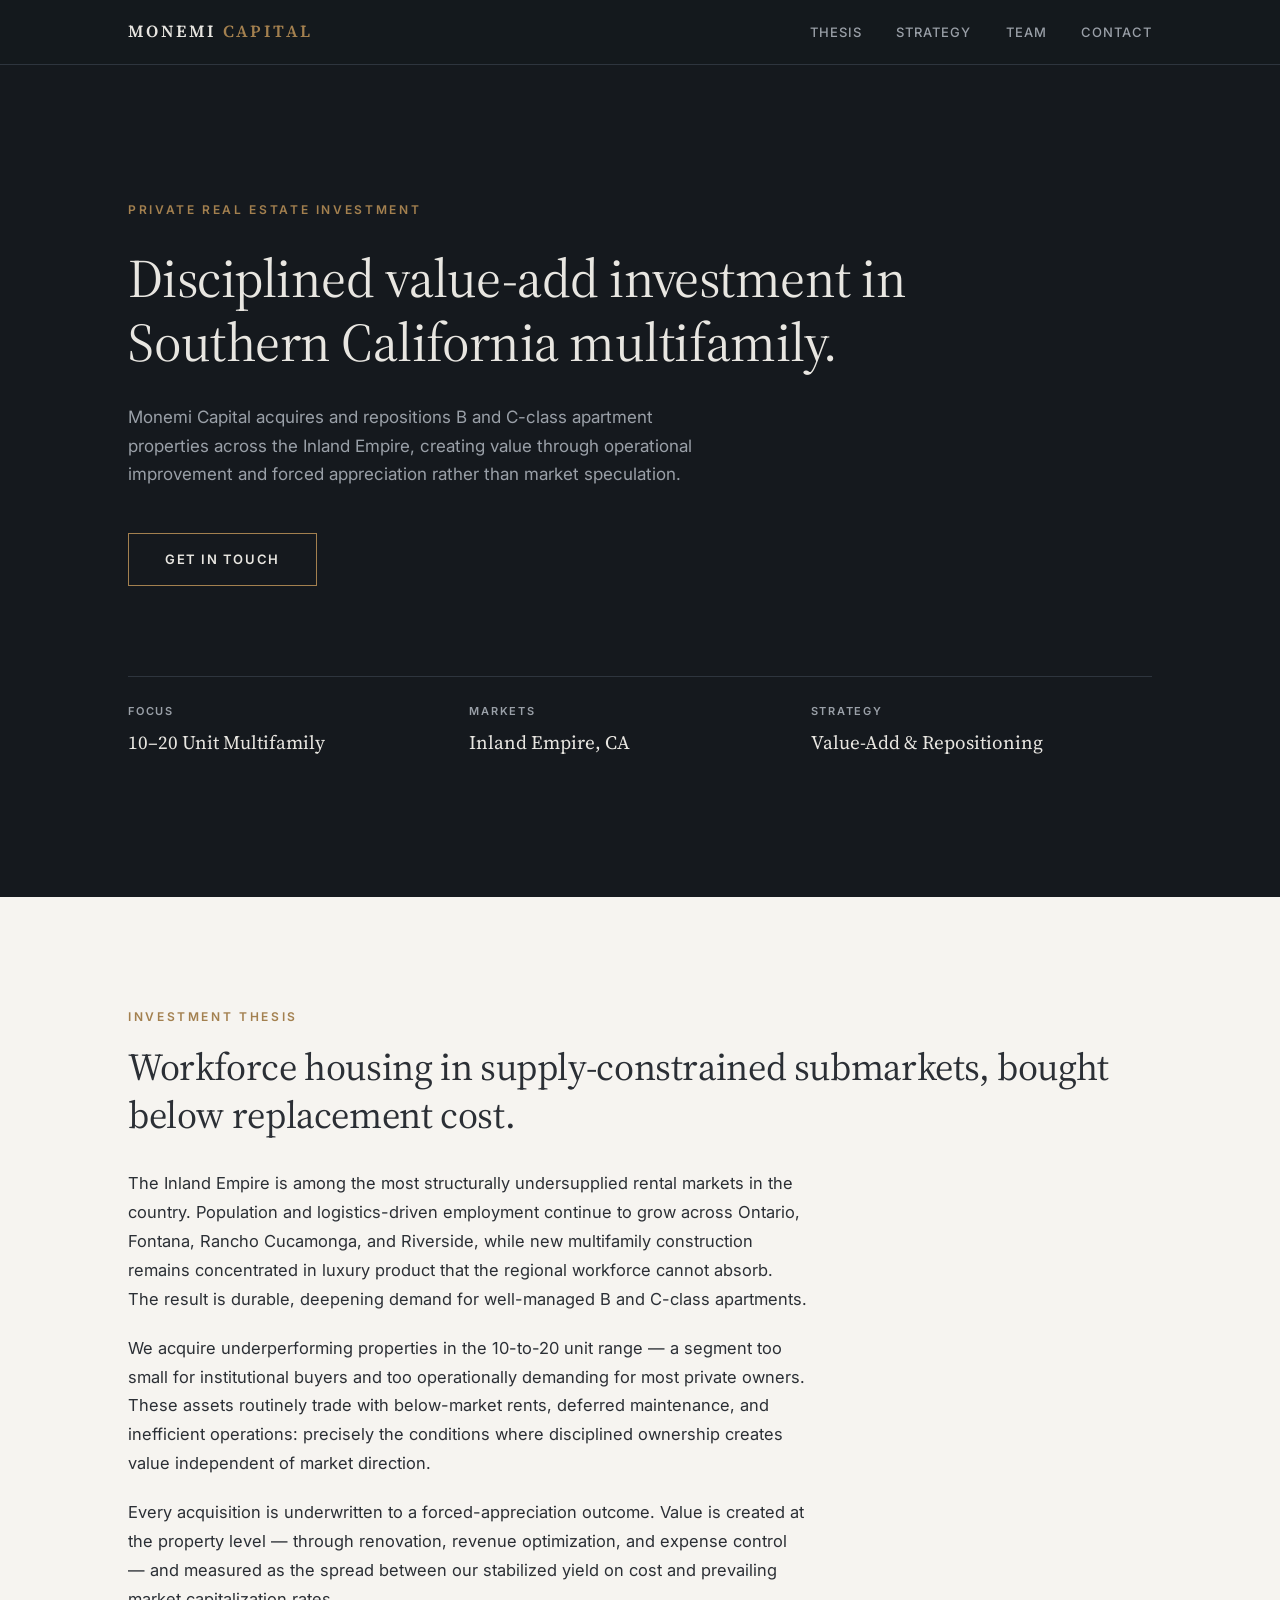
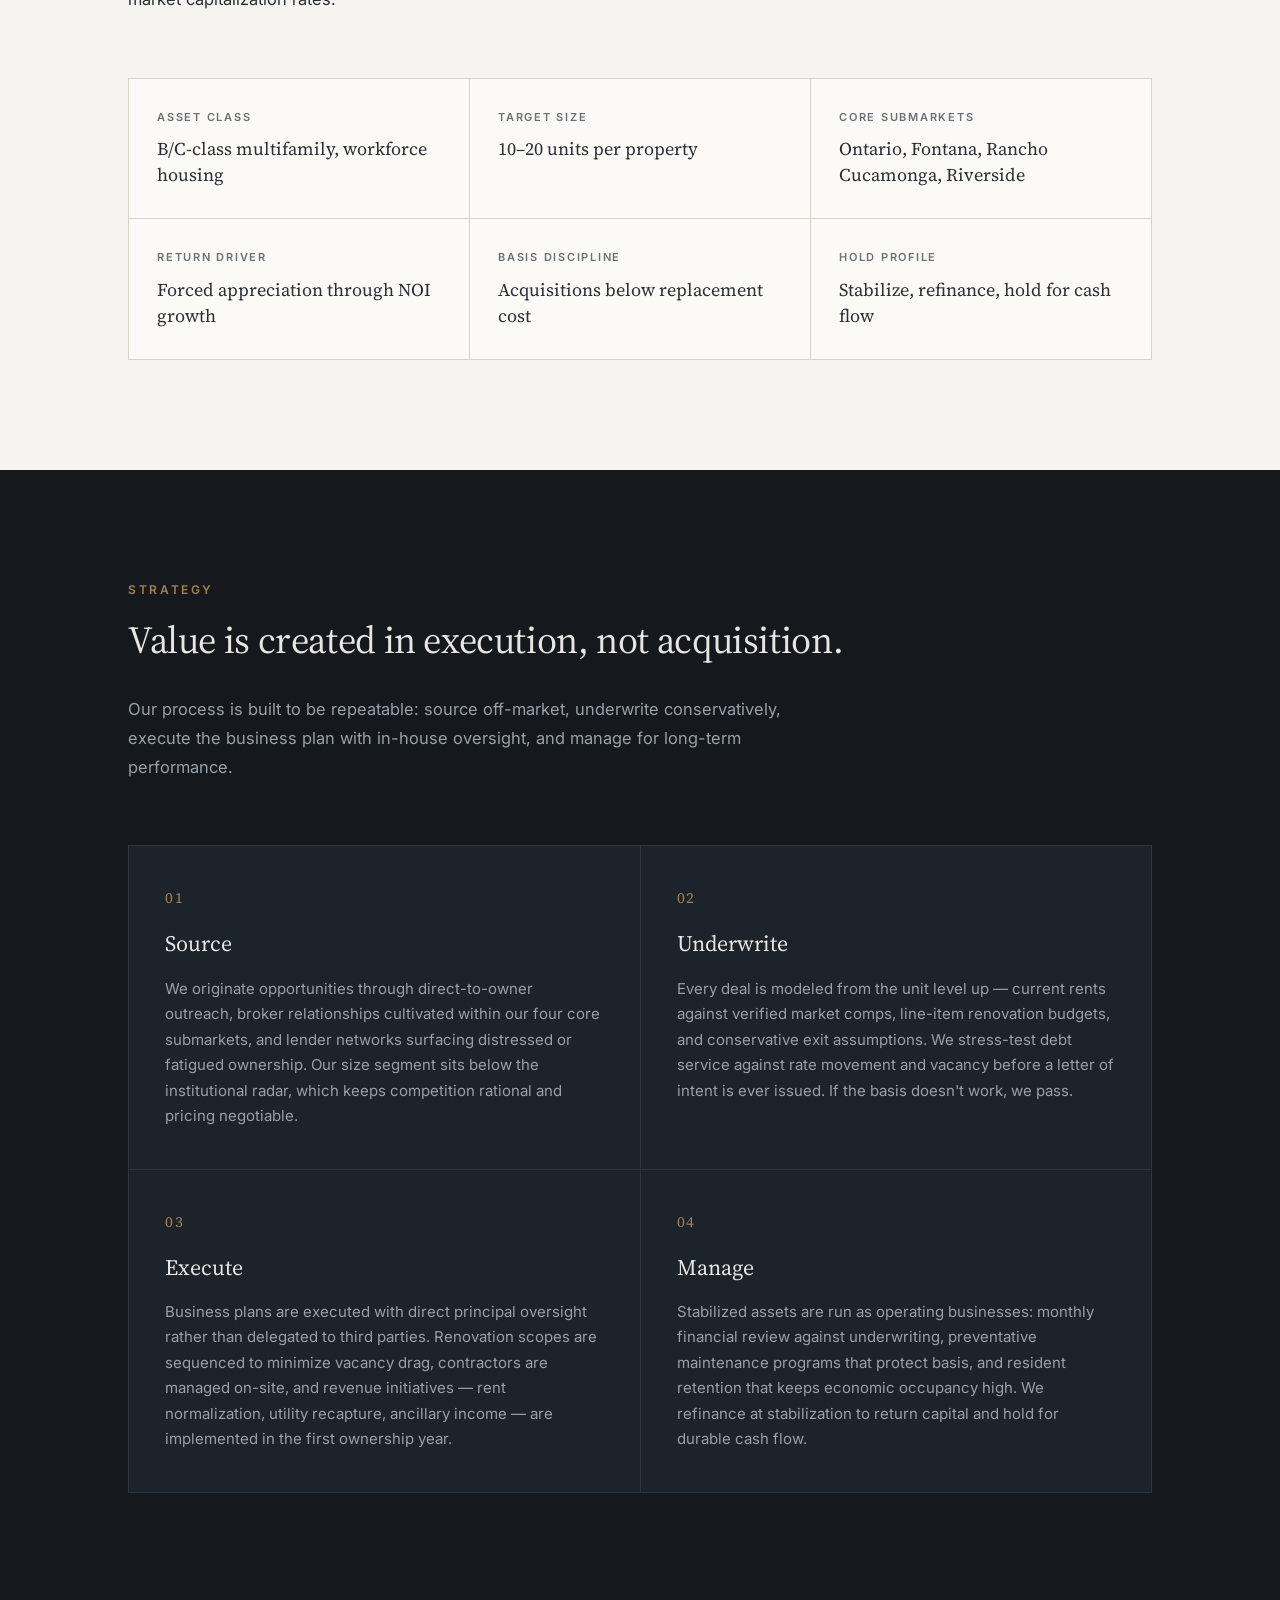
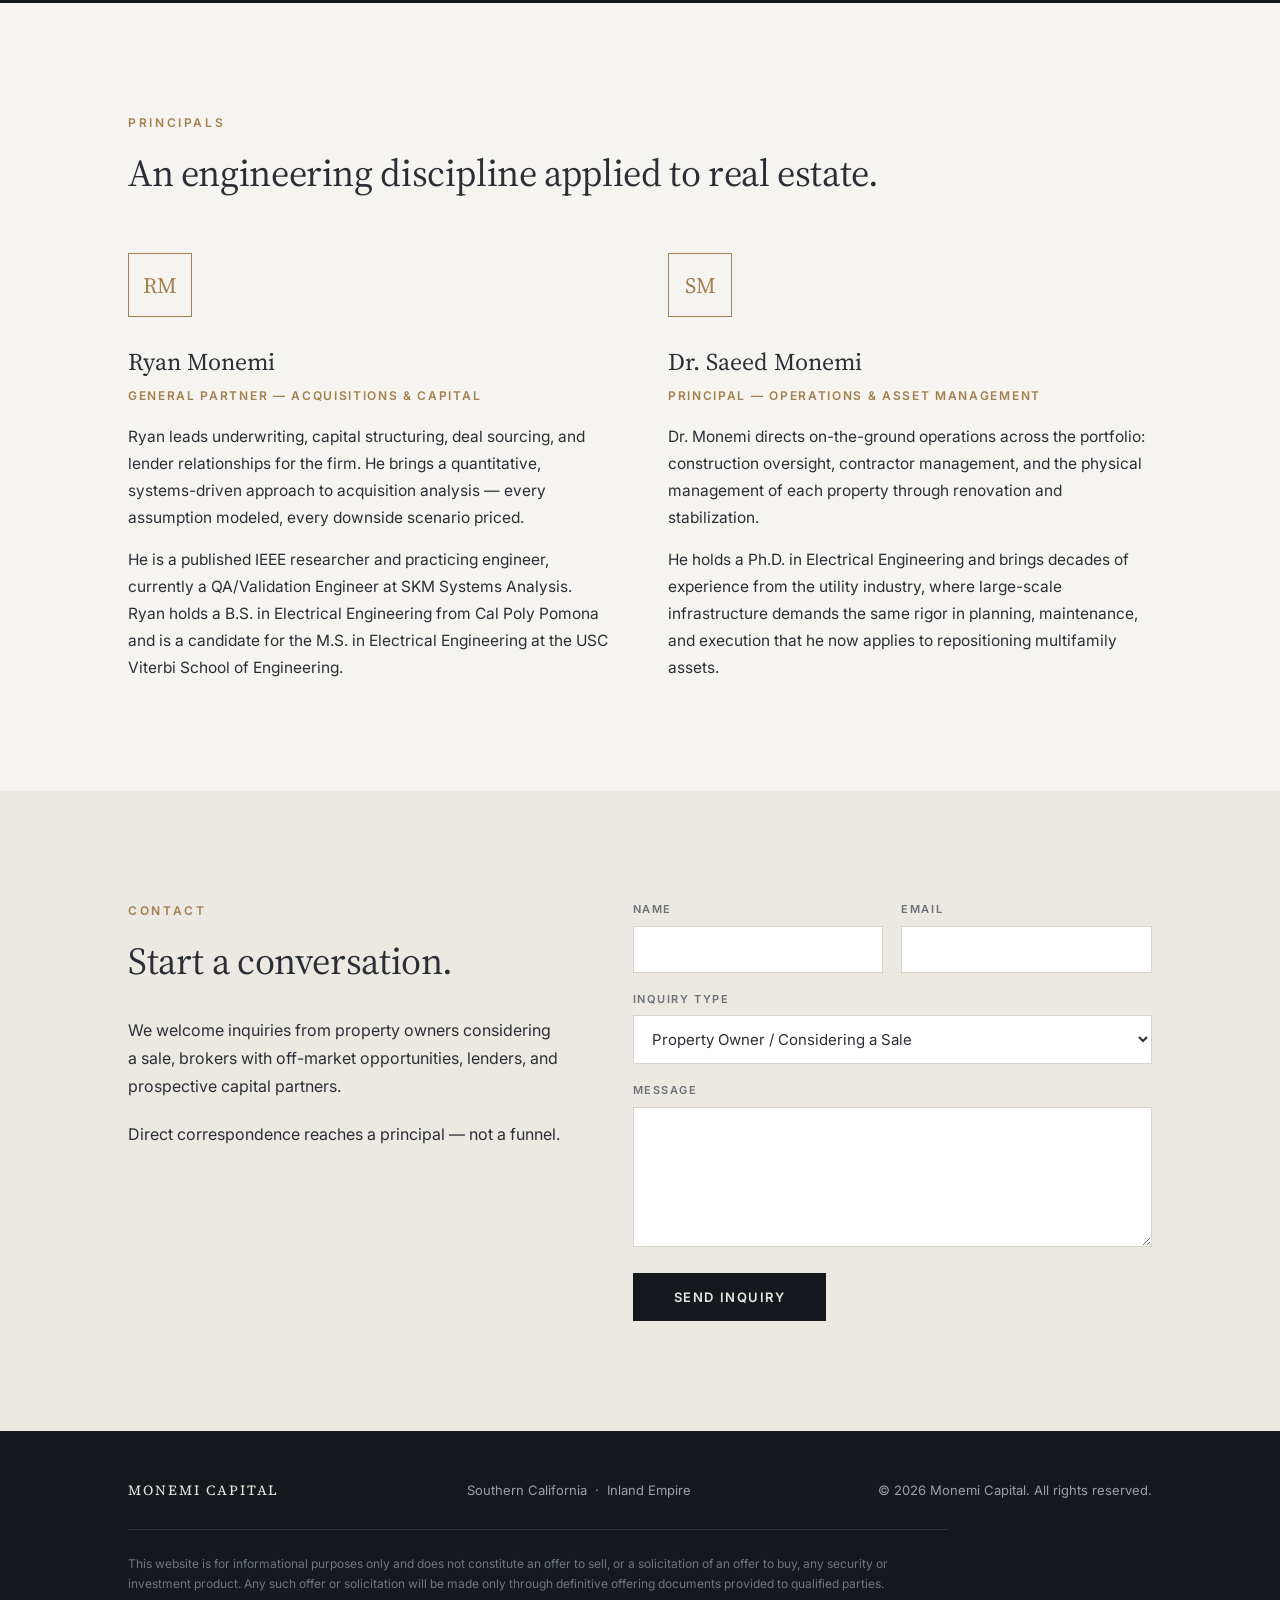
==== index.html @ 0843c4ba "Initial Monemi Capital site Co-Authored-By: Claude Fable 5 <noreply@anthropic.com>" ====
<!DOCTYPE html>
<html lang="en">
<head>
<meta charset="UTF-8">
<meta name="viewport" content="width=device-width, initial-scale=1.0">
<title>Monemi Capital — Value-Add Multifamily Investment | Inland Empire, Southern California</title>
<meta name="description" content="Monemi Capital is a Southern California real estate investment firm acquiring and repositioning B/C-class multifamily properties across the Inland Empire through disciplined, value-add strategies.">
<link rel="preconnect" href="https://fonts.googleapis.com">
<link rel="preconnect" href="https://fonts.gstatic.com" crossorigin>
<link href="https://fonts.googleapis.com/css2?family=Source+Serif+4:opsz,wght@8..60,400;8..60,600&family=Inter:wght@400;500;600&display=swap" rel="stylesheet">
<style>
  :root {
    --ink: #15191e;
    --ink-soft: #1d232b;
    --paper: #f6f4f0;
    --paper-dim: #ece9e3;
    --text: #2b2f35;
    --text-muted: #6b7077;
    --text-inverse: #e8e6e1;
    --text-inverse-muted: #9aa0a8;
    --accent: #a3804f;
    --rule: #d8d4cc;
    --rule-dark: #2e353e;
    --serif: 'Source Serif 4', Georgia, serif;
    --sans: 'Inter', 'Helvetica Neue', Arial, sans-serif;
  }

  * { margin: 0; padding: 0; box-sizing: border-box; }

  html { scroll-behavior: smooth; }

  body {
    font-family: var(--sans);
    color: var(--text);
    background: var(--paper);
    line-height: 1.6;
    font-size: 16px;
    -webkit-font-smoothing: antialiased;
  }

  .wrap { max-width: 1080px; margin: 0 auto; padding: 0 28px; }

  /* ---------- Navigation ---------- */
  nav {
    position: fixed;
    top: 0; left: 0; right: 0;
    z-index: 100;
    background: rgba(21, 25, 30, 0.96);
    backdrop-filter: blur(8px);
    border-bottom: 1px solid var(--rule-dark);
  }
  .nav-inner {
    display: flex;
    align-items: center;
    justify-content: space-between;
    height: 64px;
  }
  .wordmark {
    font-family: var(--serif);
    font-size: 17px;
    font-weight: 600;
    letter-spacing: 0.14em;
    color: var(--text-inverse);
    text-decoration: none;
    text-transform: uppercase;
  }
  .wordmark span { color: var(--accent); }
  .nav-links { display: flex; gap: 34px; }
  .nav-links a {
    color: var(--text-inverse-muted);
    text-decoration: none;
    font-size: 13px;
    font-weight: 500;
    letter-spacing: 0.08em;
    text-transform: uppercase;
    transition: color 0.2s ease;
  }
  .nav-links a:hover { color: var(--text-inverse); }

  /* ---------- Hero ---------- */
  header {
    background: var(--ink);
    color: var(--text-inverse);
    padding: 200px 0 140px;
  }
  .overline {
    font-size: 12px;
    font-weight: 600;
    letter-spacing: 0.22em;
    text-transform: uppercase;
    color: var(--accent);
    margin-bottom: 28px;
  }
  header h1 {
    font-family: var(--serif);
    font-size: clamp(34px, 5vw, 54px);
    font-weight: 400;
    line-height: 1.18;
    max-width: 820px;
    letter-spacing: -0.01em;
  }
  header .lede {
    margin-top: 28px;
    max-width: 600px;
    font-size: 17px;
    color: var(--text-inverse-muted);
    line-height: 1.7;
  }
  .hero-cta {
    display: inline-block;
    margin-top: 44px;
    padding: 15px 36px;
    border: 1px solid var(--accent);
    color: var(--text-inverse);
    text-decoration: none;
    font-size: 13px;
    font-weight: 600;
    letter-spacing: 0.12em;
    text-transform: uppercase;
    transition: background 0.2s ease, color 0.2s ease;
  }
  .hero-cta:hover { background: var(--accent); color: var(--ink); }

  .hero-facts {
    display: flex;
    gap: 0;
    margin-top: 90px;
    border-top: 1px solid var(--rule-dark);
  }
  .hero-facts div {
    flex: 1;
    padding: 26px 28px 0 0;
  }
  .hero-facts dt {
    font-size: 11px;
    font-weight: 600;
    letter-spacing: 0.16em;
    text-transform: uppercase;
    color: var(--text-inverse-muted);
    margin-bottom: 6px;
  }
  .hero-facts dd {
    font-family: var(--serif);
    font-size: 19px;
    color: var(--text-inverse);
  }

  /* ---------- Shared section styles ---------- */
  section { padding: 110px 0; }
  .section-label {
    font-size: 12px;
    font-weight: 600;
    letter-spacing: 0.22em;
    text-transform: uppercase;
    color: var(--accent);
    margin-bottom: 18px;
  }
  h2 {
    font-family: var(--serif);
    font-size: clamp(28px, 3.6vw, 38px);
    font-weight: 400;
    line-height: 1.25;
    letter-spacing: -0.01em;
    margin-bottom: 30px;
  }
  .prose p { max-width: 680px; margin-bottom: 20px; font-size: 16.5px; line-height: 1.75; }
  .prose p:last-child { margin-bottom: 0; }

  /* ---------- Thesis ---------- */
  #thesis { background: var(--paper); }
  .thesis-grid {
    display: grid;
    grid-template-columns: repeat(3, 1fr);
    border-top: 1px solid var(--rule);
    border-left: 1px solid var(--rule);
    margin-top: 64px;
  }
  .thesis-grid div {
    border-right: 1px solid var(--rule);
    border-bottom: 1px solid var(--rule);
    padding: 30px 28px;
    background: #fbfaf7;
  }
  .thesis-grid h3 {
    font-size: 11px;
    font-weight: 600;
    letter-spacing: 0.16em;
    text-transform: uppercase;
    color: var(--text-muted);
    margin-bottom: 10px;
  }
  .thesis-grid p {
    font-family: var(--serif);
    font-size: 18px;
    line-height: 1.45;
    color: var(--text);
  }

  /* ---------- Strategy ---------- */
  #strategy { background: var(--ink); color: var(--text-inverse); }
  #strategy h2 { color: var(--text-inverse); }
  #strategy .prose p { color: var(--text-inverse-muted); }
  .phases {
    display: grid;
    grid-template-columns: 1fr 1fr;
    gap: 1px;
    background: var(--rule-dark);
    border: 1px solid var(--rule-dark);
    margin-top: 64px;
  }
  .phase {
    background: var(--ink-soft);
    padding: 40px 36px;
  }
  .phase .num {
    font-family: var(--serif);
    font-size: 15px;
    color: var(--accent);
    letter-spacing: 0.1em;
    margin-bottom: 16px;
  }
  .phase h3 {
    font-family: var(--serif);
    font-size: 22px;
    font-weight: 400;
    margin-bottom: 14px;
    color: var(--text-inverse);
  }
  .phase p {
    font-size: 15px;
    line-height: 1.7;
    color: var(--text-inverse-muted);
  }

  /* ---------- Team ---------- */
  #team { background: var(--paper); }
  .team-grid {
    display: grid;
    grid-template-columns: 1fr 1fr;
    gap: 56px;
    margin-top: 56px;
  }
  .member .monogram {
    width: 64px; height: 64px;
    border: 1px solid var(--accent);
    display: flex;
    align-items: center;
    justify-content: center;
    font-family: var(--serif);
    font-size: 22px;
    color: var(--accent);
    margin-bottom: 26px;
  }
  .member h3 {
    font-family: var(--serif);
    font-size: 24px;
    font-weight: 400;
    margin-bottom: 4px;
  }
  .member .role {
    font-size: 12px;
    font-weight: 600;
    letter-spacing: 0.14em;
    text-transform: uppercase;
    color: var(--accent);
    margin-bottom: 18px;
  }
  .member p {
    font-size: 15.5px;
    line-height: 1.75;
    color: var(--text);
    margin-bottom: 14px;
  }
  .member p:last-child { margin-bottom: 0; }

  /* ---------- Contact ---------- */
  #contact { background: var(--paper-dim); }
  .contact-grid {
    display: grid;
    grid-template-columns: 1fr 1.2fr;
    gap: 72px;
    align-items: start;
  }
  .contact-grid .prose p { font-size: 16px; }
  form { display: grid; gap: 18px; }
  .field-row { display: grid; grid-template-columns: 1fr 1fr; gap: 18px; }
  label {
    display: block;
    font-size: 11px;
    font-weight: 600;
    letter-spacing: 0.14em;
    text-transform: uppercase;
    color: var(--text-muted);
    margin-bottom: 7px;
  }
  input, textarea, select {
    width: 100%;
    padding: 13px 14px;
    border: 1px solid var(--rule);
    background: #fff;
    font-family: var(--sans);
    font-size: 15px;
    color: var(--text);
    transition: border-color 0.2s ease;
  }
  input:focus, textarea:focus, select:focus {
    outline: none;
    border-color: var(--accent);
  }
  textarea { resize: vertical; min-height: 140px; }
  button[type="submit"] {
    justify-self: start;
    padding: 15px 40px;
    background: var(--ink);
    color: var(--text-inverse);
    border: 1px solid var(--ink);
    font-family: var(--sans);
    font-size: 13px;
    font-weight: 600;
    letter-spacing: 0.12em;
    text-transform: uppercase;
    cursor: pointer;
    transition: background 0.2s ease;
  }
  button[type="submit"]:hover { background: var(--ink-soft); }

  /* ---------- Footer ---------- */
  footer {
    background: var(--ink);
    color: var(--text-inverse-muted);
    padding: 48px 0;
    font-size: 13px;
  }
  .footer-inner {
    display: flex;
    justify-content: space-between;
    align-items: baseline;
    gap: 24px;
  }
  footer .fm {
    font-family: var(--serif);
    letter-spacing: 0.14em;
    text-transform: uppercase;
    color: var(--text-inverse);
    font-size: 14px;
  }
  .disclaimer {
    margin-top: 28px;
    padding-top: 24px;
    border-top: 1px solid var(--rule-dark);
    font-size: 12px;
    line-height: 1.7;
    color: #707681;
    max-width: 820px;
  }

  /* ---------- Responsive ---------- */
  @media (max-width: 860px) {
    .nav-links { gap: 20px; }
    .nav-links a { font-size: 12px; }
    header { padding: 150px 0 90px; }
    .hero-facts { flex-direction: column; margin-top: 60px; }
    .hero-facts div { padding: 20px 0 0; }
    section { padding: 80px 0; }
    .thesis-grid { grid-template-columns: 1fr; }
    .phases { grid-template-columns: 1fr; }
    .team-grid { grid-template-columns: 1fr; gap: 48px; }
    .contact-grid { grid-template-columns: 1fr; gap: 40px; }
    .field-row { grid-template-columns: 1fr; }
    .footer-inner { flex-direction: column; }
  }
  @media (max-width: 560px) {
    .nav-links a:not(:last-child) { display: none; }
  }
</style>
</head>
<body>

<nav>
  <div class="wrap nav-inner">
    <a class="wordmark" href="#top">Monemi <span>Capital</span></a>
    <div class="nav-links">
      <a href="#thesis">Thesis</a>
      <a href="#strategy">Strategy</a>
      <a href="#team">Team</a>
      <a href="#contact">Contact</a>
    </div>
  </div>
</nav>

<header id="top">
  <div class="wrap">
    <div class="overline">Private Real Estate Investment</div>
    <h1>Disciplined value-add investment in Southern California multifamily.</h1>
    <p class="lede">Monemi Capital acquires and repositions B and C-class apartment properties across the Inland Empire, creating value through operational improvement and forced appreciation rather than market speculation.</p>
    <a class="hero-cta" href="#contact">Get in Touch</a>
    <dl class="hero-facts">
      <div>
        <dt>Focus</dt>
        <dd>10–20 Unit Multifamily</dd>
      </div>
      <div>
        <dt>Markets</dt>
        <dd>Inland Empire, CA</dd>
      </div>
      <div>
        <dt>Strategy</dt>
        <dd>Value-Add &amp; Repositioning</dd>
      </div>
    </dl>
  </div>
</header>

<section id="thesis">
  <div class="wrap">
    <div class="section-label">Investment Thesis</div>
    <h2>Workforce housing in supply-constrained submarkets, bought below replacement cost.</h2>
    <div class="prose">
      <p>The Inland Empire is among the most structurally undersupplied rental markets in the country. Population and logistics-driven employment continue to grow across Ontario, Fontana, Rancho Cucamonga, and Riverside, while new multifamily construction remains concentrated in luxury product that the regional workforce cannot absorb. The result is durable, deepening demand for well-managed B and C-class apartments.</p>
      <p>We acquire underperforming properties in the 10-to-20 unit range — a segment too small for institutional buyers and too operationally demanding for most private owners. These assets routinely trade with below-market rents, deferred maintenance, and inefficient operations: precisely the conditions where disciplined ownership creates value independent of market direction.</p>
      <p>Every acquisition is underwritten to a forced-appreciation outcome. Value is created at the property level — through renovation, revenue optimization, and expense control — and measured as the spread between our stabilized yield on cost and prevailing market capitalization rates.</p>
    </div>
    <div class="thesis-grid">
      <div>
        <h3>Asset Class</h3>
        <p>B/C-class multifamily, workforce housing</p>
      </div>
      <div>
        <h3>Target Size</h3>
        <p>10–20 units per property</p>
      </div>
      <div>
        <h3>Core Submarkets</h3>
        <p>Ontario, Fontana, Rancho Cucamonga, Riverside</p>
      </div>
      <div>
        <h3>Return Driver</h3>
        <p>Forced appreciation through NOI growth</p>
      </div>
      <div>
        <h3>Basis Discipline</h3>
        <p>Acquisitions below replacement cost</p>
      </div>
      <div>
        <h3>Hold Profile</h3>
        <p>Stabilize, refinance, hold for cash flow</p>
      </div>
    </div>
  </div>
</section>

<section id="strategy">
  <div class="wrap">
    <div class="section-label">Strategy</div>
    <h2>Value is created in execution, not acquisition.</h2>
    <div class="prose">
      <p>Our process is built to be repeatable: source off-market, underwrite conservatively, execute the business plan with in-house oversight, and manage for long-term performance.</p>
    </div>
    <div class="phases">
      <div class="phase">
        <div class="num">01</div>
        <h3>Source</h3>
        <p>We originate opportunities through direct-to-owner outreach, broker relationships cultivated within our four core submarkets, and lender networks surfacing distressed or fatigued ownership. Our size segment sits below the institutional radar, which keeps competition rational and pricing negotiable.</p>
      </div>
      <div class="phase">
        <div class="num">02</div>
        <h3>Underwrite</h3>
        <p>Every deal is modeled from the unit level up — current rents against verified market comps, line-item renovation budgets, and conservative exit assumptions. We stress-test debt service against rate movement and vacancy before a letter of intent is ever issued. If the basis doesn't work, we pass.</p>
      </div>
      <div class="phase">
        <div class="num">03</div>
        <h3>Execute</h3>
        <p>Business plans are executed with direct principal oversight rather than delegated to third parties. Renovation scopes are sequenced to minimize vacancy drag, contractors are managed on-site, and revenue initiatives — rent normalization, utility recapture, ancillary income — are implemented in the first ownership year.</p>
      </div>
      <div class="phase">
        <div class="num">04</div>
        <h3>Manage</h3>
        <p>Stabilized assets are run as operating businesses: monthly financial review against underwriting, preventative maintenance programs that protect basis, and resident retention that keeps economic occupancy high. We refinance at stabilization to return capital and hold for durable cash flow.</p>
      </div>
    </div>
  </div>
</section>

<section id="team">
  <div class="wrap">
    <div class="section-label">Principals</div>
    <h2>An engineering discipline applied to real estate.</h2>
    <div class="team-grid">
      <div class="member">
        <div class="monogram">RM</div>
        <h3>Ryan Monemi</h3>
        <div class="role">General Partner — Acquisitions &amp; Capital</div>
        <p>Ryan leads underwriting, capital structuring, deal sourcing, and lender relationships for the firm. He brings a quantitative, systems-driven approach to acquisition analysis — every assumption modeled, every downside scenario priced.</p>
        <p>He is a published IEEE researcher and practicing engineer, currently a QA/Validation Engineer at SKM Systems Analysis. Ryan holds a B.S. in Electrical Engineering from Cal Poly Pomona and is a candidate for the M.S. in Electrical Engineering at the USC Viterbi School of Engineering.</p>
      </div>
      <div class="member">
        <div class="monogram">SM</div>
        <h3>Dr. Saeed Monemi</h3>
        <div class="role">Principal — Operations &amp; Asset Management</div>
        <p>Dr. Monemi directs on-the-ground operations across the portfolio: construction oversight, contractor management, and the physical management of each property through renovation and stabilization.</p>
        <p>He holds a Ph.D. in Electrical Engineering and brings decades of experience from the utility industry, where large-scale infrastructure demands the same rigor in planning, maintenance, and execution that he now applies to repositioning multifamily assets.</p>
      </div>
    </div>
  </div>
</section>

<section id="contact">
  <div class="wrap">
    <div class="contact-grid">
      <div>
        <div class="section-label">Contact</div>
        <h2>Start a conversation.</h2>
        <div class="prose">
          <p>We welcome inquiries from property owners considering a sale, brokers with off-market opportunities, lenders, and prospective capital partners.</p>
          <p>Direct correspondence reaches a principal — not a funnel.</p>
        </div>
      </div>
      <form action="https://formsubmit.co/rjmonemi@gmail.com" method="POST">
        <input type="hidden" name="_subject" value="Monemi Capital — Website Inquiry">
        <input type="hidden" name="_next" value="https://monemicapital.com/#contact">
        <input type="text" name="_honey" style="display:none">
        <div class="field-row">
          <div>
            <label for="name">Name</label>
            <input type="text" id="name" name="name" required>
          </div>
          <div>
            <label for="email">Email</label>
            <input type="email" id="email" name="email" required>
          </div>
        </div>
        <div>
          <label for="interest">Inquiry Type</label>
          <select id="interest" name="inquiry_type">
            <option>Property Owner / Considering a Sale</option>
            <option>Broker — Off-Market Opportunity</option>
            <option>Lending Relationship</option>
            <option>Capital Partnership</option>
            <option>Other</option>
          </select>
        </div>
        <div>
          <label for="message">Message</label>
          <textarea id="message" name="message" required></textarea>
        </div>
        <button type="submit">Send Inquiry</button>
      </form>
    </div>
  </div>
</section>

<footer>
  <div class="wrap">
    <div class="footer-inner">
      <div class="fm">Monemi Capital</div>
      <div>Southern California &nbsp;·&nbsp; Inland Empire</div>
      <div>&copy; 2026 Monemi Capital. All rights reserved.</div>
    </div>
    <div class="disclaimer">This website is for informational purposes only and does not constitute an offer to sell, or a solicitation of an offer to buy, any security or investment product. Any such offer or solicitation will be made only through definitive offering documents provided to qualified parties.</div>
  </div>
</footer>

</body>
</html>
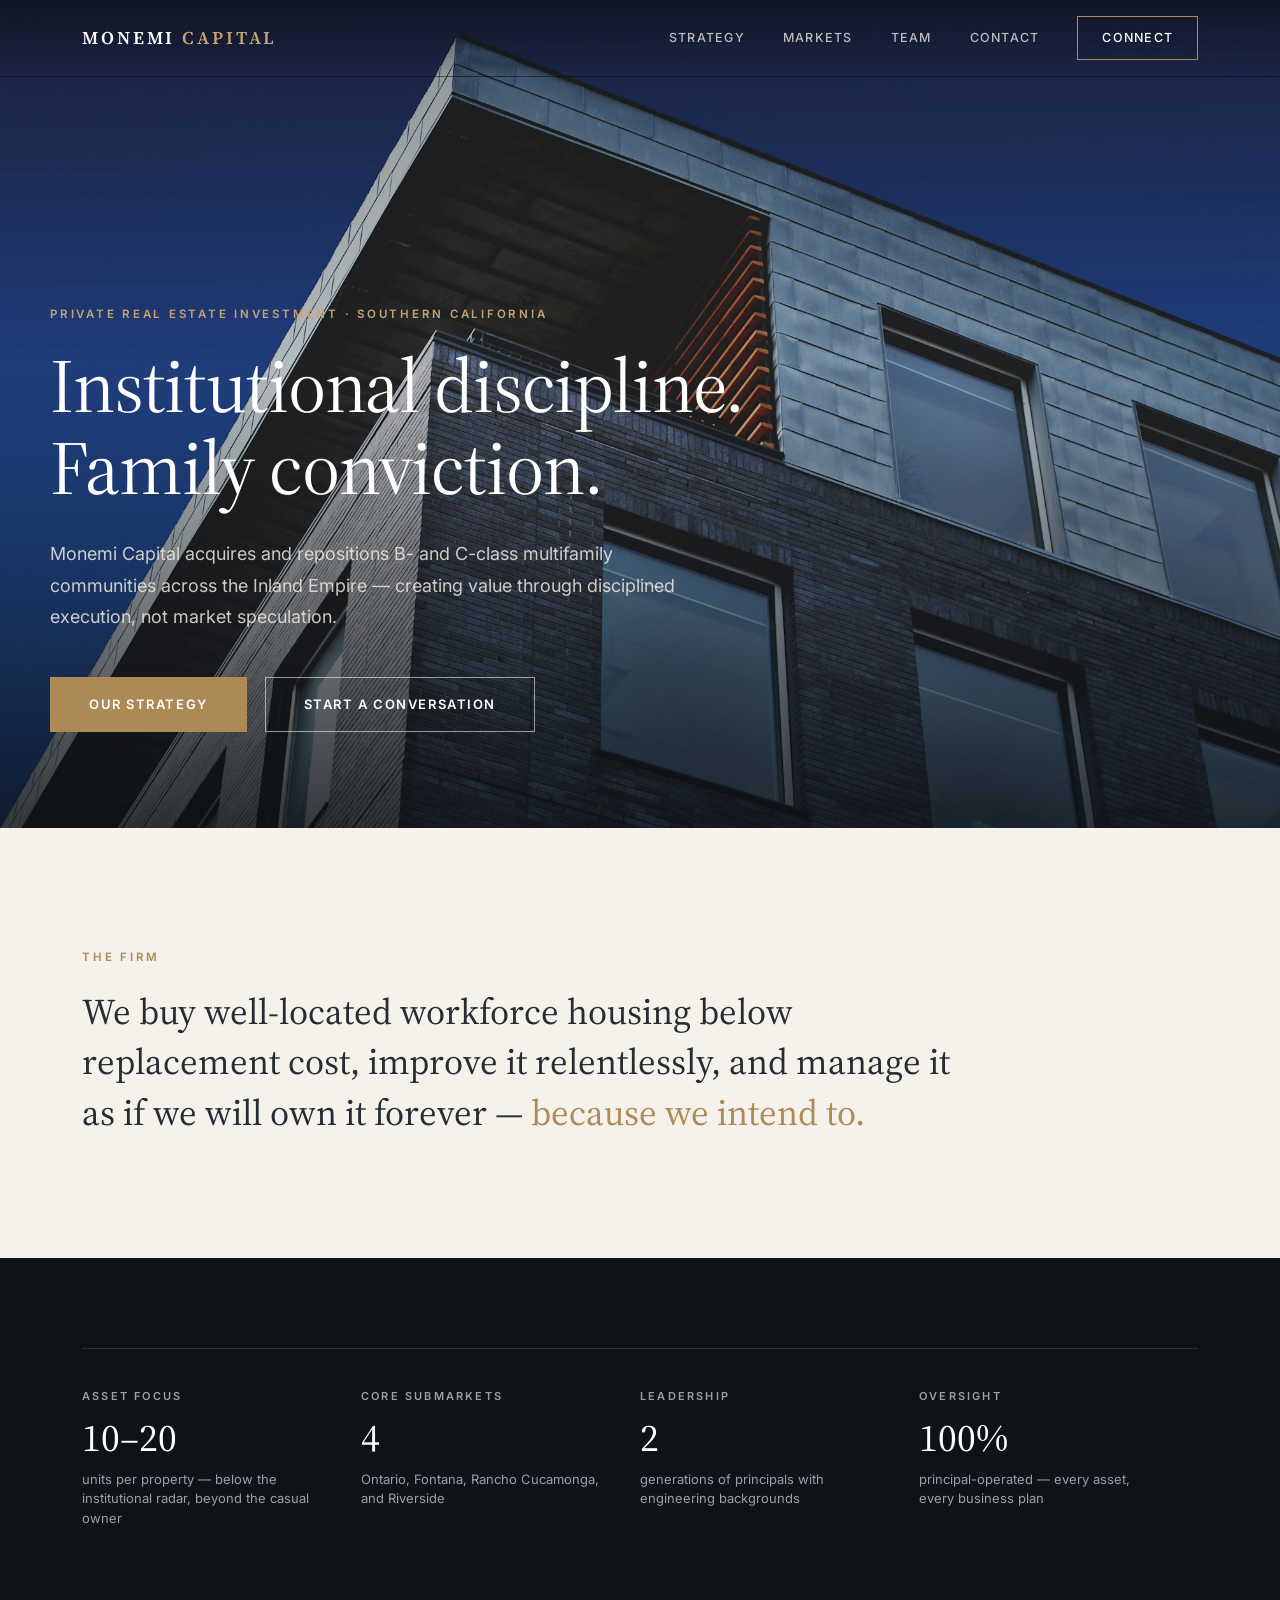
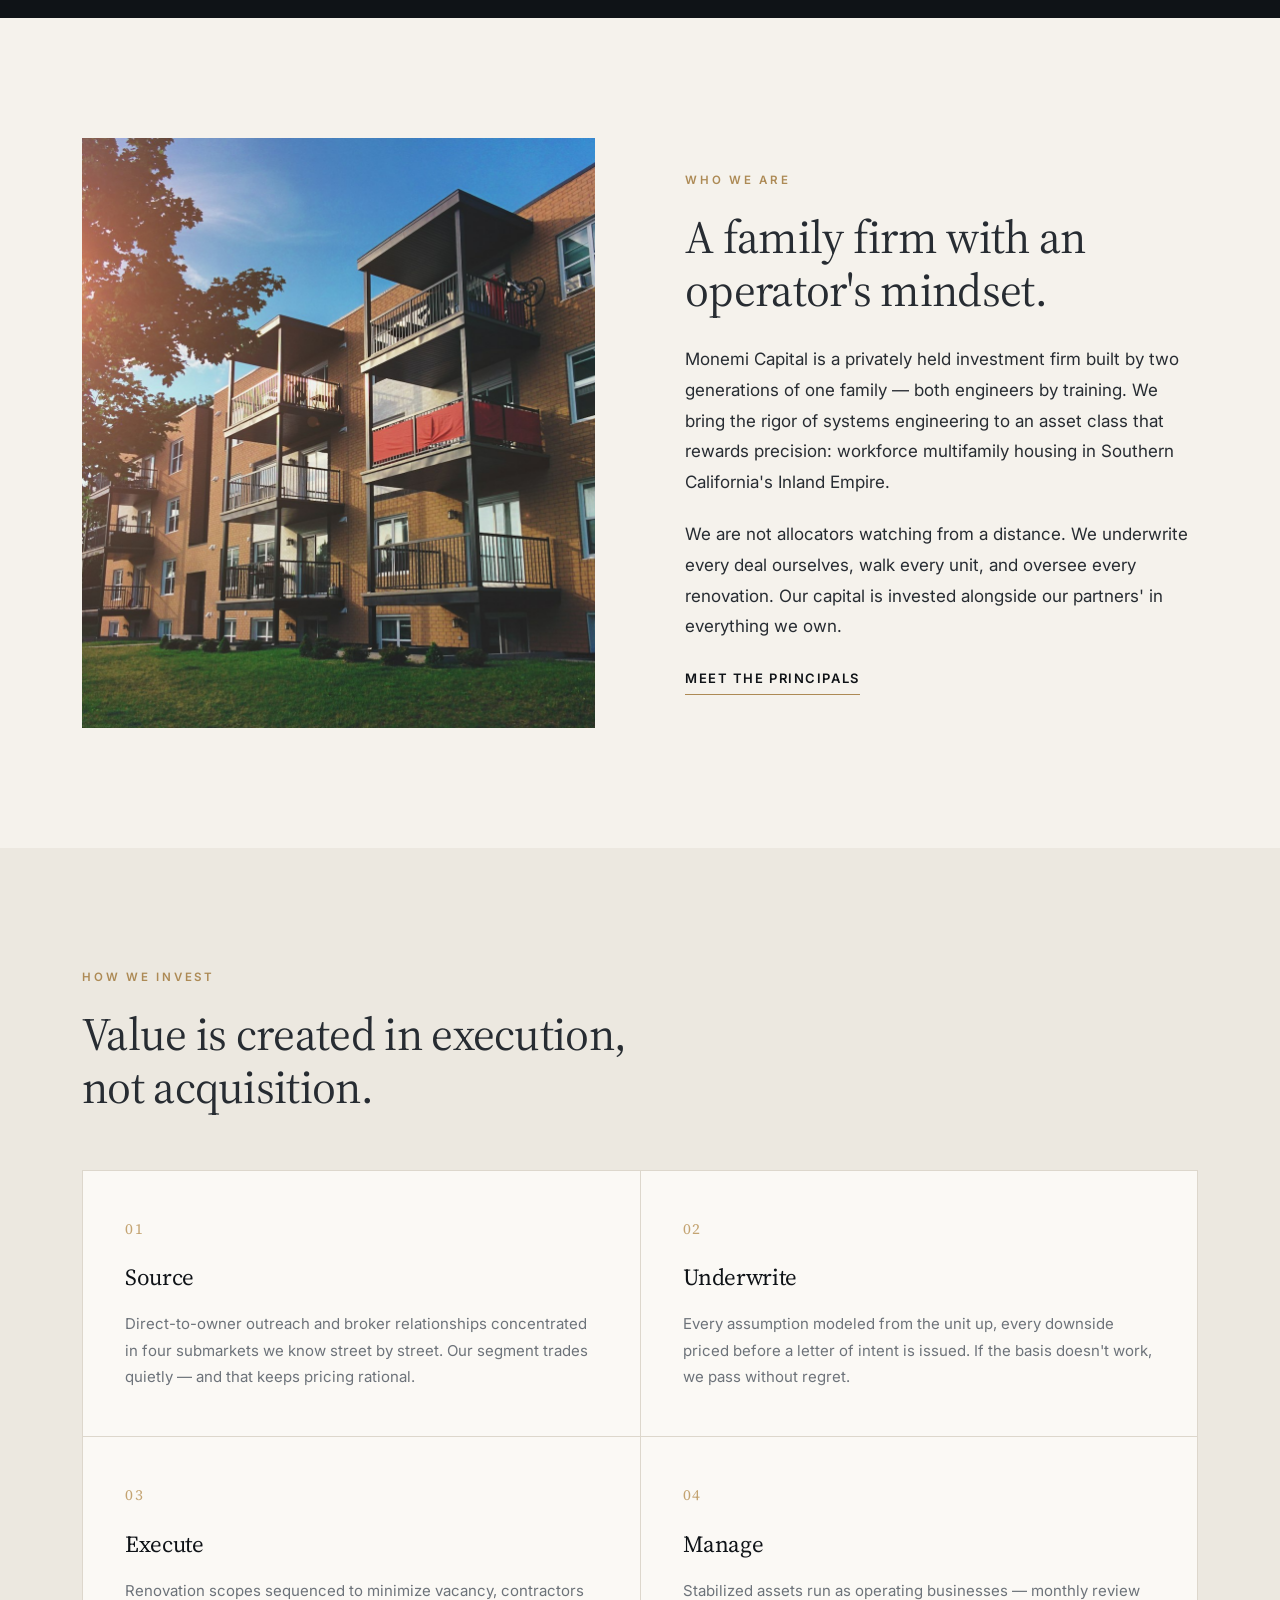
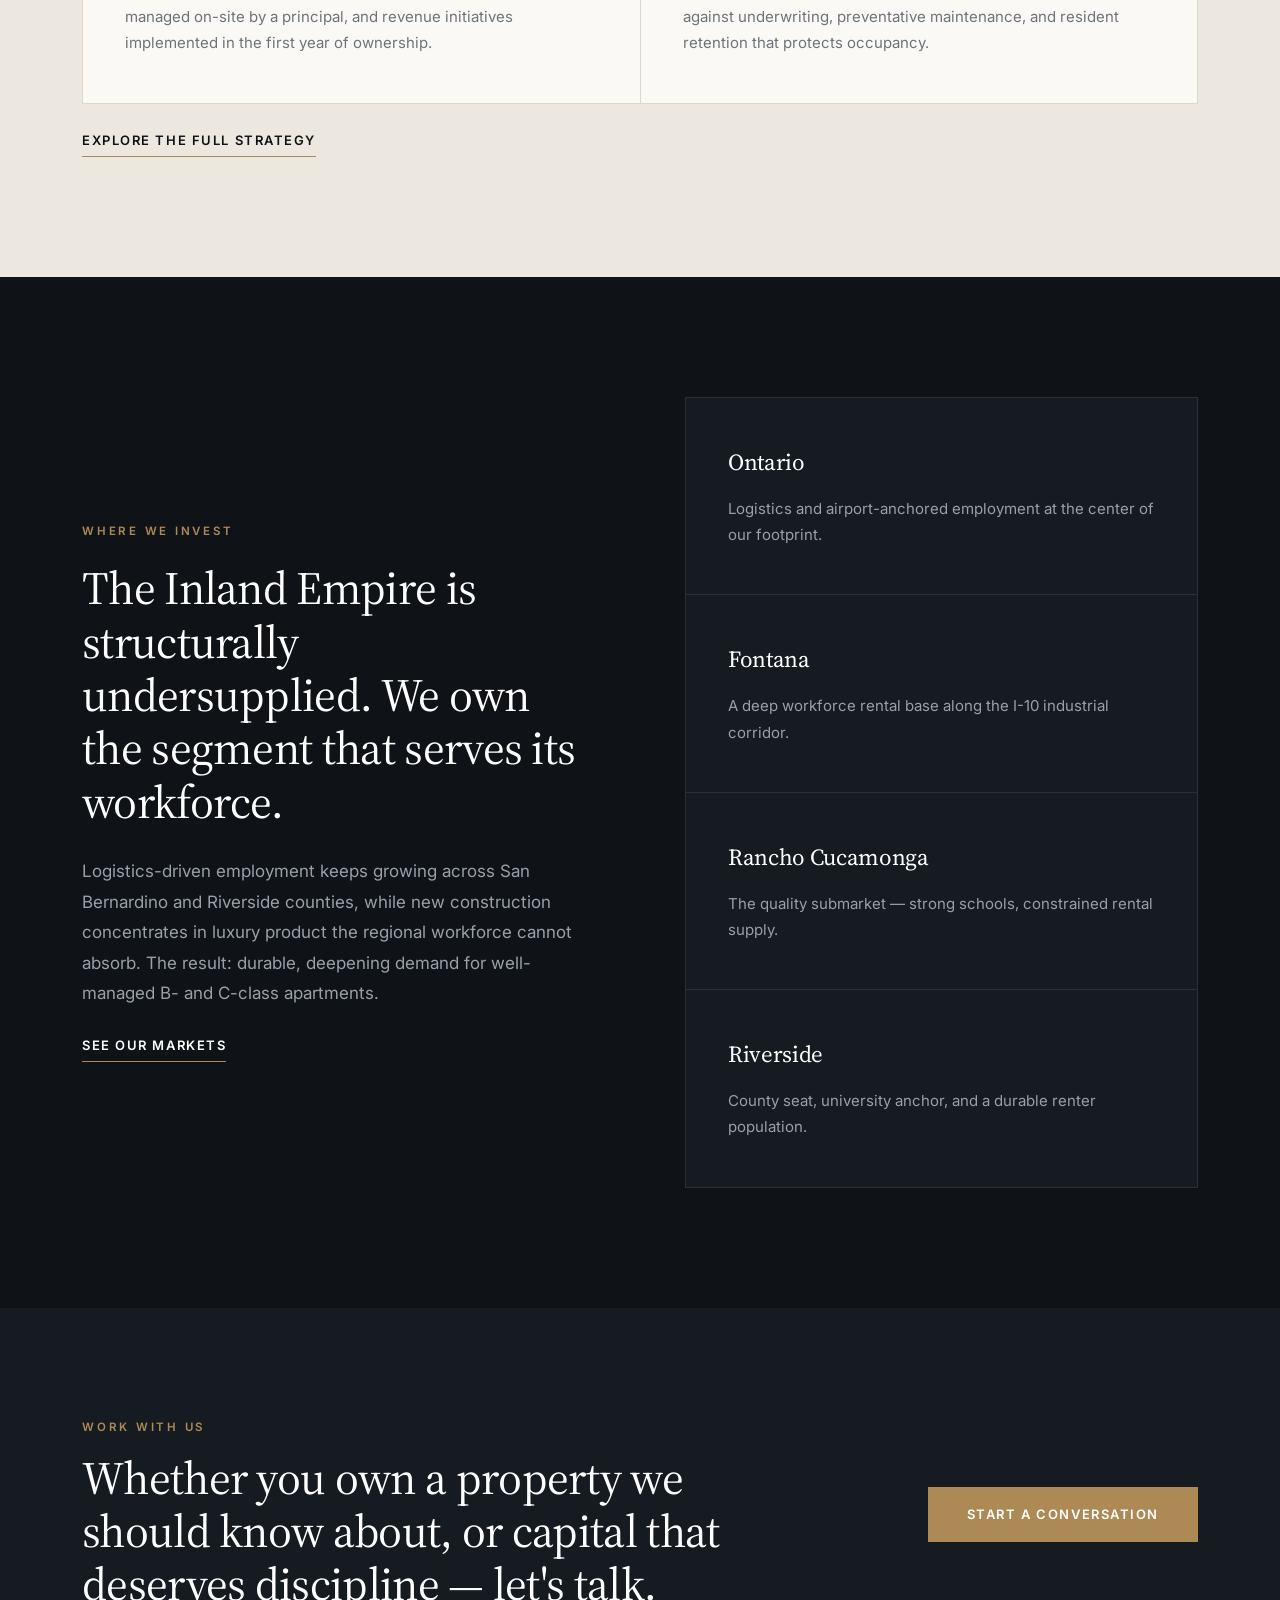
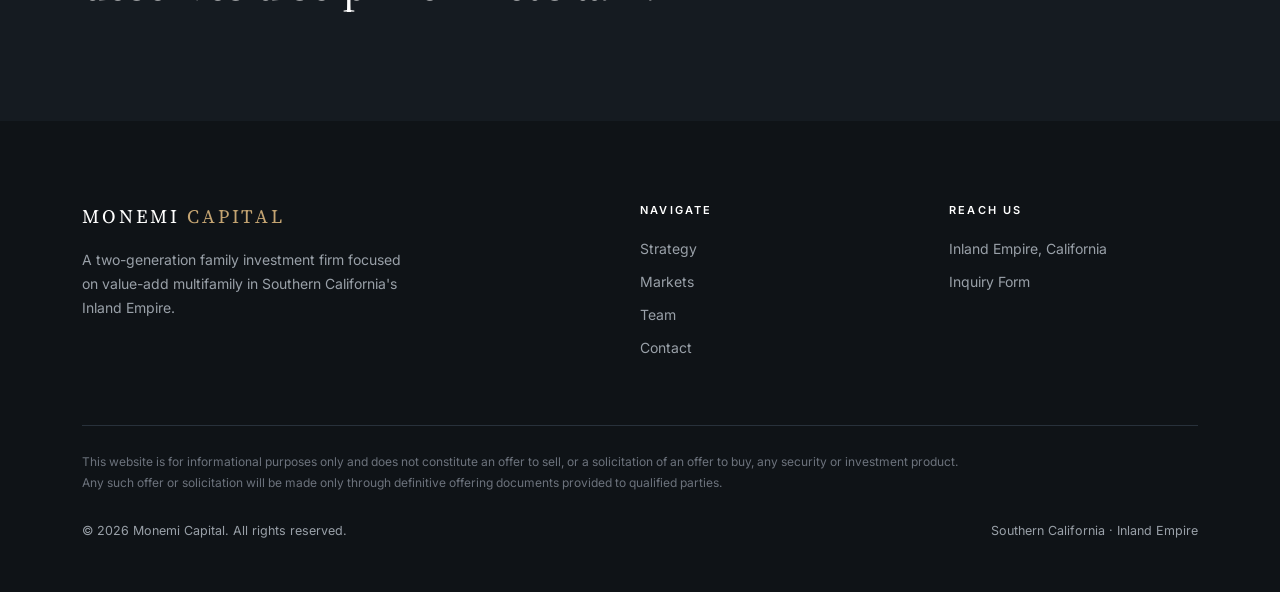
==== commit aad13a98: "Redesign as multi-page institutional site Five pages (home, strategy, markets, team, contact) plus t" ====
--- a/index.html
+++ b/index.html
@@ -3,562 +3,168 @@
 <head>
 <meta charset="UTF-8">
 <meta name="viewport" content="width=device-width, initial-scale=1.0">
-<title>Monemi Capital — Value-Add Multifamily Investment | Inland Empire, Southern California</title>
-<meta name="description" content="Monemi Capital is a Southern California real estate investment firm acquiring and repositioning B/C-class multifamily properties across the Inland Empire through disciplined, value-add strategies.">
+<title>Monemi Capital — Private Multifamily Investment | Inland Empire, Southern California</title>
+<meta name="description" content="Monemi Capital is a two-generation family investment firm acquiring and repositioning B- and C-class multifamily communities across Southern California's Inland Empire.">
+<link rel="canonical" href="https://monemicapital.com/">
+<meta property="og:type" content="website">
+<meta property="og:title" content="Monemi Capital — Private Multifamily Investment">
+<meta property="og:description" content="Disciplined value-add investment in Inland Empire workforce housing. A family firm with an operator's mindset.">
+<meta property="og:url" content="https://monemicapital.com/">
+<meta property="og:image" content="https://monemicapital.com/assets/hero.jpg">
+<link rel="icon" href="data:image/svg+xml,%3Csvg xmlns='http://www.w3.org/2000/svg' viewBox='0 0 64 64'%3E%3Crect width='64' height='64' fill='%230f1317'/%3E%3Ctext x='32' y='45' font-family='Georgia,serif' font-size='36' fill='%23ad8a55' text-anchor='middle'%3EM%3C/text%3E%3C/svg%3E">
 <link rel="preconnect" href="https://fonts.googleapis.com">
 <link rel="preconnect" href="https://fonts.gstatic.com" crossorigin>
 <link href="https://fonts.googleapis.com/css2?family=Source+Serif+4:opsz,wght@8..60,400;8..60,600&family=Inter:wght@400;500;600&display=swap" rel="stylesheet">
-<style>
-  :root {
-    --ink: #15191e;
-    --ink-soft: #1d232b;
-    --paper: #f6f4f0;
-    --paper-dim: #ece9e3;
-    --text: #2b2f35;
-    --text-muted: #6b7077;
-    --text-inverse: #e8e6e1;
-    --text-inverse-muted: #9aa0a8;
-    --accent: #a3804f;
-    --rule: #d8d4cc;
-    --rule-dark: #2e353e;
-    --serif: 'Source Serif 4', Georgia, serif;
-    --sans: 'Inter', 'Helvetica Neue', Arial, sans-serif;
-  }
-
-  * { margin: 0; padding: 0; box-sizing: border-box; }
-
-  html { scroll-behavior: smooth; }
-
-  body {
-    font-family: var(--sans);
-    color: var(--text);
-    background: var(--paper);
-    line-height: 1.6;
-    font-size: 16px;
-    -webkit-font-smoothing: antialiased;
-  }
-
-  .wrap { max-width: 1080px; margin: 0 auto; padding: 0 28px; }
-
-  /* ---------- Navigation ---------- */
-  nav {
-    position: fixed;
-    top: 0; left: 0; right: 0;
-    z-index: 100;
-    background: rgba(21, 25, 30, 0.96);
-    backdrop-filter: blur(8px);
-    border-bottom: 1px solid var(--rule-dark);
-  }
-  .nav-inner {
-    display: flex;
-    align-items: center;
-    justify-content: space-between;
-    height: 64px;
-  }
-  .wordmark {
-    font-family: var(--serif);
-    font-size: 17px;
-    font-weight: 600;
-    letter-spacing: 0.14em;
-    color: var(--text-inverse);
-    text-decoration: none;
-    text-transform: uppercase;
-  }
-  .wordmark span { color: var(--accent); }
-  .nav-links { display: flex; gap: 34px; }
-  .nav-links a {
-    color: var(--text-inverse-muted);
-    text-decoration: none;
-    font-size: 13px;
-    font-weight: 500;
-    letter-spacing: 0.08em;
-    text-transform: uppercase;
-    transition: color 0.2s ease;
-  }
-  .nav-links a:hover { color: var(--text-inverse); }
-
-  /* ---------- Hero ---------- */
-  header {
-    background: var(--ink);
-    color: var(--text-inverse);
-    padding: 200px 0 140px;
-  }
-  .overline {
-    font-size: 12px;
-    font-weight: 600;
-    letter-spacing: 0.22em;
-    text-transform: uppercase;
-    color: var(--accent);
-    margin-bottom: 28px;
-  }
-  header h1 {
-    font-family: var(--serif);
-    font-size: clamp(34px, 5vw, 54px);
-    font-weight: 400;
-    line-height: 1.18;
-    max-width: 820px;
-    letter-spacing: -0.01em;
-  }
-  header .lede {
-    margin-top: 28px;
-    max-width: 600px;
-    font-size: 17px;
-    color: var(--text-inverse-muted);
-    line-height: 1.7;
-  }
-  .hero-cta {
-    display: inline-block;
-    margin-top: 44px;
-    padding: 15px 36px;
-    border: 1px solid var(--accent);
-    color: var(--text-inverse);
-    text-decoration: none;
-    font-size: 13px;
-    font-weight: 600;
-    letter-spacing: 0.12em;
-    text-transform: uppercase;
-    transition: background 0.2s ease, color 0.2s ease;
-  }
-  .hero-cta:hover { background: var(--accent); color: var(--ink); }
-
-  .hero-facts {
-    display: flex;
-    gap: 0;
-    margin-top: 90px;
-    border-top: 1px solid var(--rule-dark);
-  }
-  .hero-facts div {
-    flex: 1;
-    padding: 26px 28px 0 0;
-  }
-  .hero-facts dt {
-    font-size: 11px;
-    font-weight: 600;
-    letter-spacing: 0.16em;
-    text-transform: uppercase;
-    color: var(--text-inverse-muted);
-    margin-bottom: 6px;
-  }
-  .hero-facts dd {
-    font-family: var(--serif);
-    font-size: 19px;
-    color: var(--text-inverse);
-  }
-
-  /* ---------- Shared section styles ---------- */
-  section { padding: 110px 0; }
-  .section-label {
-    font-size: 12px;
-    font-weight: 600;
-    letter-spacing: 0.22em;
-    text-transform: uppercase;
-    color: var(--accent);
-    margin-bottom: 18px;
-  }
-  h2 {
-    font-family: var(--serif);
-    font-size: clamp(28px, 3.6vw, 38px);
-    font-weight: 400;
-    line-height: 1.25;
-    letter-spacing: -0.01em;
-    margin-bottom: 30px;
-  }
-  .prose p { max-width: 680px; margin-bottom: 20px; font-size: 16.5px; line-height: 1.75; }
-  .prose p:last-child { margin-bottom: 0; }
-
-  /* ---------- Thesis ---------- */
-  #thesis { background: var(--paper); }
-  .thesis-grid {
-    display: grid;
-    grid-template-columns: repeat(3, 1fr);
-    border-top: 1px solid var(--rule);
-    border-left: 1px solid var(--rule);
-    margin-top: 64px;
-  }
-  .thesis-grid div {
-    border-right: 1px solid var(--rule);
-    border-bottom: 1px solid var(--rule);
-    padding: 30px 28px;
-    background: #fbfaf7;
-  }
-  .thesis-grid h3 {
-    font-size: 11px;
-    font-weight: 600;
-    letter-spacing: 0.16em;
-    text-transform: uppercase;
-    color: var(--text-muted);
-    margin-bottom: 10px;
-  }
-  .thesis-grid p {
-    font-family: var(--serif);
-    font-size: 18px;
-    line-height: 1.45;
-    color: var(--text);
-  }
-
-  /* ---------- Strategy ---------- */
-  #strategy { background: var(--ink); color: var(--text-inverse); }
-  #strategy h2 { color: var(--text-inverse); }
-  #strategy .prose p { color: var(--text-inverse-muted); }
-  .phases {
-    display: grid;
-    grid-template-columns: 1fr 1fr;
-    gap: 1px;
-    background: var(--rule-dark);
-    border: 1px solid var(--rule-dark);
-    margin-top: 64px;
-  }
-  .phase {
-    background: var(--ink-soft);
-    padding: 40px 36px;
-  }
-  .phase .num {
-    font-family: var(--serif);
-    font-size: 15px;
-    color: var(--accent);
-    letter-spacing: 0.1em;
-    margin-bottom: 16px;
-  }
-  .phase h3 {
-    font-family: var(--serif);
-    font-size: 22px;
-    font-weight: 400;
-    margin-bottom: 14px;
-    color: var(--text-inverse);
-  }
-  .phase p {
-    font-size: 15px;
-    line-height: 1.7;
-    color: var(--text-inverse-muted);
-  }
-
-  /* ---------- Team ---------- */
-  #team { background: var(--paper); }
-  .team-grid {
-    display: grid;
-    grid-template-columns: 1fr 1fr;
-    gap: 56px;
-    margin-top: 56px;
-  }
-  .member .monogram {
-    width: 64px; height: 64px;
-    border: 1px solid var(--accent);
-    display: flex;
-    align-items: center;
-    justify-content: center;
-    font-family: var(--serif);
-    font-size: 22px;
-    color: var(--accent);
-    margin-bottom: 26px;
-  }
-  .member h3 {
-    font-family: var(--serif);
-    font-size: 24px;
-    font-weight: 400;
-    margin-bottom: 4px;
-  }
-  .member .role {
-    font-size: 12px;
-    font-weight: 600;
-    letter-spacing: 0.14em;
-    text-transform: uppercase;
-    color: var(--accent);
-    margin-bottom: 18px;
-  }
-  .member p {
-    font-size: 15.5px;
-    line-height: 1.75;
-    color: var(--text);
-    margin-bottom: 14px;
-  }
-  .member p:last-child { margin-bottom: 0; }
-
-  /* ---------- Contact ---------- */
-  #contact { background: var(--paper-dim); }
-  .contact-grid {
-    display: grid;
-    grid-template-columns: 1fr 1.2fr;
-    gap: 72px;
-    align-items: start;
-  }
-  .contact-grid .prose p { font-size: 16px; }
-  form { display: grid; gap: 18px; }
-  .field-row { display: grid; grid-template-columns: 1fr 1fr; gap: 18px; }
-  label {
-    display: block;
-    font-size: 11px;
-    font-weight: 600;
-    letter-spacing: 0.14em;
-    text-transform: uppercase;
-    color: var(--text-muted);
-    margin-bottom: 7px;
-  }
-  input, textarea, select {
-    width: 100%;
-    padding: 13px 14px;
-    border: 1px solid var(--rule);
-    background: #fff;
-    font-family: var(--sans);
-    font-size: 15px;
-    color: var(--text);
-    transition: border-color 0.2s ease;
-  }
-  input:focus, textarea:focus, select:focus {
-    outline: none;
-    border-color: var(--accent);
-  }
-  textarea { resize: vertical; min-height: 140px; }
-  button[type="submit"] {
-    justify-self: start;
-    padding: 15px 40px;
-    background: var(--ink);
-    color: var(--text-inverse);
-    border: 1px solid var(--ink);
-    font-family: var(--sans);
-    font-size: 13px;
-    font-weight: 600;
-    letter-spacing: 0.12em;
-    text-transform: uppercase;
-    cursor: pointer;
-    transition: background 0.2s ease;
-  }
-  button[type="submit"]:hover { background: var(--ink-soft); }
-
-  /* ---------- Footer ---------- */
-  footer {
-    background: var(--ink);
-    color: var(--text-inverse-muted);
-    padding: 48px 0;
-    font-size: 13px;
-  }
-  .footer-inner {
-    display: flex;
-    justify-content: space-between;
-    align-items: baseline;
-    gap: 24px;
-  }
-  footer .fm {
-    font-family: var(--serif);
-    letter-spacing: 0.14em;
-    text-transform: uppercase;
-    color: var(--text-inverse);
-    font-size: 14px;
-  }
-  .disclaimer {
-    margin-top: 28px;
-    padding-top: 24px;
-    border-top: 1px solid var(--rule-dark);
-    font-size: 12px;
-    line-height: 1.7;
-    color: #707681;
-    max-width: 820px;
-  }
-
-  /* ---------- Responsive ---------- */
-  @media (max-width: 860px) {
-    .nav-links { gap: 20px; }
-    .nav-links a { font-size: 12px; }
-    header { padding: 150px 0 90px; }
-    .hero-facts { flex-direction: column; margin-top: 60px; }
-    .hero-facts div { padding: 20px 0 0; }
-    section { padding: 80px 0; }
-    .thesis-grid { grid-template-columns: 1fr; }
-    .phases { grid-template-columns: 1fr; }
-    .team-grid { grid-template-columns: 1fr; gap: 48px; }
-    .contact-grid { grid-template-columns: 1fr; gap: 40px; }
-    .field-row { grid-template-columns: 1fr; }
-    .footer-inner { flex-direction: column; }
-  }
-  @media (max-width: 560px) {
-    .nav-links a:not(:last-child) { display: none; }
-  }
-</style>
+<link rel="stylesheet" href="styles.css">
 </head>
 <body>
 
-<nav>
+<nav class="nav">
   <div class="wrap nav-inner">
-    <a class="wordmark" href="#top">Monemi <span>Capital</span></a>
+    <a class="wordmark" href="index.html">Monemi <span>Capital</span></a>
     <div class="nav-links">
-      <a href="#thesis">Thesis</a>
-      <a href="#strategy">Strategy</a>
-      <a href="#team">Team</a>
-      <a href="#contact">Contact</a>
+      <a href="strategy.html">Strategy</a>
+      <a href="markets.html">Markets</a>
+      <a href="team.html">Team</a>
+      <a href="contact.html">Contact</a>
+      <a class="nav-cta" href="contact.html">Connect</a>
     </div>
+    <button class="menu-btn" aria-label="Menu"><span></span><span></span><span></span></button>
   </div>
 </nav>
+<div class="mobile-menu">
+  <a href="index.html">Home</a>
+  <a href="strategy.html">Strategy</a>
+  <a href="markets.html">Markets</a>
+  <a href="team.html">Team</a>
+  <a href="contact.html">Contact</a>
+</div>
 
-<header id="top">
-  <div class="wrap">
-    <div class="overline">Private Real Estate Investment</div>
-    <h1>Disciplined value-add investment in Southern California multifamily.</h1>
-    <p class="lede">Monemi Capital acquires and repositions B and C-class apartment properties across the Inland Empire, creating value through operational improvement and forced appreciation rather than market speculation.</p>
-    <a class="hero-cta" href="#contact">Get in Touch</a>
-    <dl class="hero-facts">
-      <div>
-        <dt>Focus</dt>
-        <dd>10–20 Unit Multifamily</dd>
-      </div>
-      <div>
-        <dt>Markets</dt>
-        <dd>Inland Empire, CA</dd>
-      </div>
-      <div>
-        <dt>Strategy</dt>
-        <dd>Value-Add &amp; Repositioning</dd>
-      </div>
-    </dl>
+<header class="hero">
+  <div class="hero-bg" style="background-image:url('assets/hero.jpg')"></div>
+  <div class="wrap hero-content">
+    <div class="label">Private Real Estate Investment · Southern California</div>
+    <h1>Institutional discipline.<br>Family conviction.</h1>
+    <p class="lede">Monemi Capital acquires and repositions B- and C-class multifamily communities across the Inland Empire — creating value through disciplined execution, not market speculation.</p>
+    <div class="hero-actions">
+      <a class="btn" href="strategy.html">Our Strategy</a>
+      <a class="btn btn-ghost" href="contact.html">Start a Conversation</a>
+    </div>
   </div>
 </header>
 
-<section id="thesis">
+<section id="statement">
   <div class="wrap">
-    <div class="section-label">Investment Thesis</div>
-    <h2>Workforce housing in supply-constrained submarkets, bought below replacement cost.</h2>
-    <div class="prose">
-      <p>The Inland Empire is among the most structurally undersupplied rental markets in the country. Population and logistics-driven employment continue to grow across Ontario, Fontana, Rancho Cucamonga, and Riverside, while new multifamily construction remains concentrated in luxury product that the regional workforce cannot absorb. The result is durable, deepening demand for well-managed B and C-class apartments.</p>
-      <p>We acquire underperforming properties in the 10-to-20 unit range — a segment too small for institutional buyers and too operationally demanding for most private owners. These assets routinely trade with below-market rents, deferred maintenance, and inefficient operations: precisely the conditions where disciplined ownership creates value independent of market direction.</p>
-      <p>Every acquisition is underwritten to a forced-appreciation outcome. Value is created at the property level — through renovation, revenue optimization, and expense control — and measured as the spread between our stabilized yield on cost and prevailing market capitalization rates.</p>
+    <div class="label reveal">The Firm</div>
+    <p class="statement reveal d1">We buy well-located workforce housing below replacement cost, improve it relentlessly, and manage it as if we will own it forever — <em>because we intend to.</em></p>
+  </div>
+</section>
+
+<section class="dark tight" id="glance">
+  <div class="wrap">
+    <dl class="stats">
+      <div class="reveal"><dt>Asset Focus</dt><dd>10–20<small>units per property — below the institutional radar, beyond the casual owner</small></dd></div>
+      <div class="reveal d1"><dt>Core Submarkets</dt><dd>4<small>Ontario, Fontana, Rancho Cucamonga, and Riverside</small></dd></div>
+      <div class="reveal d2"><dt>Leadership</dt><dd>2<small>generations of principals with engineering backgrounds</small></dd></div>
+      <div class="reveal d3"><dt>Oversight</dt><dd>100%<small>principal-operated — every asset, every business plan</small></dd></div>
+    </dl>
+  </div>
+</section>
+
+<section id="who">
+  <div class="wrap split">
+    <div class="frame tall reveal">
+      <img src="assets/firm.jpg" alt="Garden-style apartment community in afternoon light" loading="lazy">
     </div>
-    <div class="thesis-grid">
-      <div>
-        <h3>Asset Class</h3>
-        <p>B/C-class multifamily, workforce housing</p>
+    <div class="reveal d1">
+      <div class="label">Who We Are</div>
+      <h2>A family firm with an operator's mindset.</h2>
+      <div class="prose">
+        <p>Monemi Capital is a privately held investment firm built by two generations of one family — both engineers by training. We bring the rigor of systems engineering to an asset class that rewards precision: workforce multifamily housing in Southern California's Inland Empire.</p>
+        <p>We are not allocators watching from a distance. We underwrite every deal ourselves, walk every unit, and oversee every renovation. Our capital is invested alongside our partners' in everything we own.</p>
       </div>
-      <div>
-        <h3>Target Size</h3>
-        <p>10–20 units per property</p>
+      <a class="text-link" href="team.html">Meet the Principals</a>
+    </div>
+  </div>
+</section>
+
+<section class="tinted" id="how">
+  <div class="wrap">
+    <div class="label reveal">How We Invest</div>
+    <h2 class="reveal d1">Value is created in execution,<br>not acquisition.</h2>
+    <div class="phases light" style="margin-top:56px">
+      <div class="phase reveal"><div class="num">01</div><h3>Source</h3><p>Direct-to-owner outreach and broker relationships concentrated in four submarkets we know street by street. Our segment trades quietly — and that keeps pricing rational.</p></div>
+      <div class="phase reveal d1"><div class="num">02</div><h3>Underwrite</h3><p>Every assumption modeled from the unit up, every downside priced before a letter of intent is issued. If the basis doesn't work, we pass without regret.</p></div>
+      <div class="phase reveal d2"><div class="num">03</div><h3>Execute</h3><p>Renovation scopes sequenced to minimize vacancy, contractors managed on-site by a principal, and revenue initiatives implemented in the first year of ownership.</p></div>
+      <div class="phase reveal d3"><div class="num">04</div><h3>Manage</h3><p>Stabilized assets run as operating businesses — monthly review against underwriting, preventative maintenance, and resident retention that protects occupancy.</p></div>
+    </div>
+    <a class="text-link reveal" href="strategy.html">Explore the Full Strategy</a>
+  </div>
+</section>
+
+<section class="dark" id="where">
+  <div class="wrap split">
+    <div class="reveal">
+      <div class="label">Where We Invest</div>
+      <h2>The Inland Empire is structurally undersupplied. We own the segment that serves its workforce.</h2>
+      <div class="prose">
+        <p>Logistics-driven employment keeps growing across San Bernardino and Riverside counties, while new construction concentrates in luxury product the regional workforce cannot absorb. The result: durable, deepening demand for well-managed B- and C-class apartments.</p>
       </div>
-      <div>
-        <h3>Core Submarkets</h3>
-        <p>Ontario, Fontana, Rancho Cucamonga, Riverside</p>
-      </div>
-      <div>
-        <h3>Return Driver</h3>
-        <p>Forced appreciation through NOI growth</p>
-      </div>
-      <div>
-        <h3>Basis Discipline</h3>
-        <p>Acquisitions below replacement cost</p>
-      </div>
-      <div>
-        <h3>Hold Profile</h3>
-        <p>Stabilize, refinance, hold for cash flow</p>
+      <a class="text-link reveal" href="markets.html" style="color:#fff">See Our Markets</a>
+    </div>
+    <div class="reveal d1">
+      <div class="phases" style="grid-template-columns:1fr">
+        <div class="phase"><h3>Ontario</h3><p>Logistics and airport-anchored employment at the center of our footprint.</p></div>
+        <div class="phase"><h3>Fontana</h3><p>A deep workforce rental base along the I-10 industrial corridor.</p></div>
+        <div class="phase"><h3>Rancho Cucamonga</h3><p>The quality submarket — strong schools, constrained rental supply.</p></div>
+        <div class="phase"><h3>Riverside</h3><p>County seat, university anchor, and a durable renter population.</p></div>
       </div>
     </div>
   </div>
 </section>
 
-<section id="strategy">
-  <div class="wrap">
-    <div class="section-label">Strategy</div>
-    <h2>Value is created in execution, not acquisition.</h2>
-    <div class="prose">
-      <p>Our process is built to be repeatable: source off-market, underwrite conservatively, execute the business plan with in-house oversight, and manage for long-term performance.</p>
+<section class="cta-band" id="work" style="background:var(--ink-2)">
+  <div class="wrap inner">
+    <div class="reveal">
+      <div class="label">Work With Us</div>
+      <h2>Whether you own a property we should know about, or capital that deserves discipline — let's talk.</h2>
     </div>
-    <div class="phases">
-      <div class="phase">
-        <div class="num">01</div>
-        <h3>Source</h3>
-        <p>We originate opportunities through direct-to-owner outreach, broker relationships cultivated within our four core submarkets, and lender networks surfacing distressed or fatigued ownership. Our size segment sits below the institutional radar, which keeps competition rational and pricing negotiable.</p>
-      </div>
-      <div class="phase">
-        <div class="num">02</div>
-        <h3>Underwrite</h3>
-        <p>Every deal is modeled from the unit level up — current rents against verified market comps, line-item renovation budgets, and conservative exit assumptions. We stress-test debt service against rate movement and vacancy before a letter of intent is ever issued. If the basis doesn't work, we pass.</p>
-      </div>
-      <div class="phase">
-        <div class="num">03</div>
-        <h3>Execute</h3>
-        <p>Business plans are executed with direct principal oversight rather than delegated to third parties. Renovation scopes are sequenced to minimize vacancy drag, contractors are managed on-site, and revenue initiatives — rent normalization, utility recapture, ancillary income — are implemented in the first ownership year.</p>
-      </div>
-      <div class="phase">
-        <div class="num">04</div>
-        <h3>Manage</h3>
-        <p>Stabilized assets are run as operating businesses: monthly financial review against underwriting, preventative maintenance programs that protect basis, and resident retention that keeps economic occupancy high. We refinance at stabilization to return capital and hold for durable cash flow.</p>
-      </div>
-    </div>
-  </div>
-</section>
-
-<section id="team">
-  <div class="wrap">
-    <div class="section-label">Principals</div>
-    <h2>An engineering discipline applied to real estate.</h2>
-    <div class="team-grid">
-      <div class="member">
-        <div class="monogram">RM</div>
-        <h3>Ryan Monemi</h3>
-        <div class="role">General Partner — Acquisitions &amp; Capital</div>
-        <p>Ryan leads underwriting, capital structuring, deal sourcing, and lender relationships for the firm. He brings a quantitative, systems-driven approach to acquisition analysis — every assumption modeled, every downside scenario priced.</p>
-        <p>He is a published IEEE researcher and practicing engineer, currently a QA/Validation Engineer at SKM Systems Analysis. Ryan holds a B.S. in Electrical Engineering from Cal Poly Pomona and is a candidate for the M.S. in Electrical Engineering at the USC Viterbi School of Engineering.</p>
-      </div>
-      <div class="member">
-        <div class="monogram">SM</div>
-        <h3>Dr. Saeed Monemi</h3>
-        <div class="role">Principal — Operations &amp; Asset Management</div>
-        <p>Dr. Monemi directs on-the-ground operations across the portfolio: construction oversight, contractor management, and the physical management of each property through renovation and stabilization.</p>
-        <p>He holds a Ph.D. in Electrical Engineering and brings decades of experience from the utility industry, where large-scale infrastructure demands the same rigor in planning, maintenance, and execution that he now applies to repositioning multifamily assets.</p>
-      </div>
-    </div>
-  </div>
-</section>
-
-<section id="contact">
-  <div class="wrap">
-    <div class="contact-grid">
-      <div>
-        <div class="section-label">Contact</div>
-        <h2>Start a conversation.</h2>
-        <div class="prose">
-          <p>We welcome inquiries from property owners considering a sale, brokers with off-market opportunities, lenders, and prospective capital partners.</p>
-          <p>Direct correspondence reaches a principal — not a funnel.</p>
-        </div>
-      </div>
-      <form action="https://formsubmit.co/rjmonemi@gmail.com" method="POST">
-        <input type="hidden" name="_subject" value="Monemi Capital — Website Inquiry">
-        <input type="hidden" name="_next" value="https://monemicapital.com/#contact">
-        <input type="text" name="_honey" style="display:none">
-        <div class="field-row">
-          <div>
-            <label for="name">Name</label>
-            <input type="text" id="name" name="name" required>
-          </div>
-          <div>
-            <label for="email">Email</label>
-            <input type="email" id="email" name="email" required>
-          </div>
-        </div>
-        <div>
-          <label for="interest">Inquiry Type</label>
-          <select id="interest" name="inquiry_type">
-            <option>Property Owner / Considering a Sale</option>
-            <option>Broker — Off-Market Opportunity</option>
-            <option>Lending Relationship</option>
-            <option>Capital Partnership</option>
-            <option>Other</option>
-          </select>
-        </div>
-        <div>
-          <label for="message">Message</label>
-          <textarea id="message" name="message" required></textarea>
-        </div>
-        <button type="submit">Send Inquiry</button>
-      </form>
-    </div>
+    <a class="btn reveal d1" href="contact.html">Start a Conversation</a>
   </div>
 </section>
 
 <footer>
   <div class="wrap">
-    <div class="footer-inner">
-      <div class="fm">Monemi Capital</div>
-      <div>Southern California &nbsp;·&nbsp; Inland Empire</div>
-      <div>&copy; 2026 Monemi Capital. All rights reserved.</div>
+    <div class="foot-grid">
+      <div>
+        <div class="fm">Monemi <span>Capital</span></div>
+        <p>A two-generation family investment firm focused on value-add multifamily in Southern California's Inland Empire.</p>
+      </div>
+      <div>
+        <h4>Navigate</h4>
+        <ul>
+          <li><a href="strategy.html">Strategy</a></li>
+          <li><a href="markets.html">Markets</a></li>
+          <li><a href="team.html">Team</a></li>
+          <li><a href="contact.html">Contact</a></li>
+        </ul>
+      </div>
+      <div>
+        <h4>Reach Us</h4>
+        <ul>
+          <li>Inland Empire, California</li>
+          <li><a href="contact.html">Inquiry Form</a></li>
+        </ul>
+      </div>
     </div>
     <div class="disclaimer">This website is for informational purposes only and does not constitute an offer to sell, or a solicitation of an offer to buy, any security or investment product. Any such offer or solicitation will be made only through definitive offering documents provided to qualified parties.</div>
+    <div class="foot-bottom">
+      <div>&copy; <span id="year">2026</span> Monemi Capital. All rights reserved.</div>
+      <div>Southern California · Inland Empire</div>
+    </div>
   </div>
 </footer>
 
+<script src="main.js"></script>
 </body>
 </html>
--- a/styles.css
+++ b/styles.css
@@ -0,0 +1,614 @@
+/* ============================================================
+   Monemi Capital — shared styles
+   ============================================================ */
+:root {
+  --ink: #0f1317;
+  --ink-2: #151b21;
+  --ink-3: #1c242c;
+  --ivory: #f5f2ec;
+  --ivory-2: #ece8e0;
+  --card: #fbf9f5;
+  --bronze: #ad8a55;
+  --bronze-2: #c4a472;
+  --text: #272c32;
+  --muted: #6d737a;
+  --inv: #ece9e3;
+  --inv-muted: #99a0a8;
+  --line: #ddd7cc;
+  --line-dark: #28313b;
+  --serif: 'Source Serif 4', Georgia, serif;
+  --sans: 'Inter', 'Helvetica Neue', Arial, sans-serif;
+}
+
+* { margin: 0; padding: 0; box-sizing: border-box; }
+html { scroll-behavior: smooth; }
+
+body {
+  font-family: var(--sans);
+  color: var(--text);
+  background: var(--ivory);
+  font-size: 16px;
+  line-height: 1.65;
+  -webkit-font-smoothing: antialiased;
+}
+
+img { display: block; max-width: 100%; }
+a { color: inherit; }
+
+.wrap { max-width: 1180px; margin: 0 auto; padding: 0 32px; }
+.wrap-narrow { max-width: 880px; margin: 0 auto; padding: 0 32px; }
+
+/* ---------- Typography helpers ---------- */
+.label {
+  font-size: 11.5px;
+  font-weight: 600;
+  letter-spacing: 0.24em;
+  text-transform: uppercase;
+  color: var(--bronze);
+  margin-bottom: 20px;
+}
+h1, h2, h3 { font-family: var(--serif); font-weight: 400; letter-spacing: -0.015em; }
+h2 { font-size: clamp(30px, 4vw, 46px); line-height: 1.16; margin-bottom: 28px; }
+.prose p { font-size: 17px; line-height: 1.8; margin-bottom: 22px; max-width: 70ch; }
+.prose p:last-child { margin-bottom: 0; }
+.prose strong { font-weight: 600; color: var(--ink); }
+
+/* ---------- Buttons ---------- */
+.btn {
+  display: inline-block;
+  padding: 16px 38px;
+  background: var(--bronze);
+  color: #fff;
+  border: 1px solid var(--bronze);
+  text-decoration: none;
+  font-size: 13px;
+  font-weight: 600;
+  letter-spacing: 0.12em;
+  text-transform: uppercase;
+  transition: background .25s ease, border-color .25s ease, color .25s ease;
+}
+.btn:hover { background: #97774a; border-color: #97774a; }
+.btn-ghost {
+  background: transparent;
+  color: #fff;
+  border-color: rgba(255,255,255,.55);
+}
+.btn-ghost:hover { background: rgba(255,255,255,.1); border-color: #fff; }
+.btn-ghost-dark {
+  background: transparent;
+  color: var(--ink);
+  border-color: rgba(15,19,23,.4);
+}
+.btn-ghost-dark:hover { background: var(--ink); color: #fff; border-color: var(--ink); }
+
+.text-link {
+  display: inline-block;
+  margin-top: 26px;
+  color: var(--ink);
+  text-decoration: none;
+  font-size: 13px;
+  font-weight: 600;
+  letter-spacing: 0.12em;
+  text-transform: uppercase;
+  border-bottom: 1px solid var(--bronze);
+  padding-bottom: 5px;
+  transition: color .2s ease;
+}
+.text-link:hover { color: var(--bronze); }
+
+/* ---------- Navigation ---------- */
+.nav {
+  position: fixed;
+  top: 0; left: 0; right: 0;
+  z-index: 200;
+  transition: background .35s ease, border-color .35s ease, padding .35s ease;
+  border-bottom: 1px solid transparent;
+  background: linear-gradient(rgba(10,13,17,.55), rgba(10,13,17,0));
+}
+.nav.solid, .nav.scrolled {
+  background: rgba(13,17,21,.97);
+  border-bottom-color: var(--line-dark);
+  backdrop-filter: blur(10px);
+}
+.nav-inner {
+  display: flex;
+  align-items: center;
+  justify-content: space-between;
+  height: 76px;
+}
+.nav.scrolled .nav-inner { height: 64px; }
+.wordmark {
+  font-family: var(--serif);
+  font-size: 18px;
+  font-weight: 600;
+  letter-spacing: 0.16em;
+  text-transform: uppercase;
+  color: #fff;
+  text-decoration: none;
+  z-index: 220;
+}
+.wordmark span { color: var(--bronze-2); }
+.nav-links { display: flex; align-items: center; gap: 38px; }
+.nav-links a {
+  color: rgba(236,233,227,.78);
+  text-decoration: none;
+  font-size: 12.5px;
+  font-weight: 500;
+  letter-spacing: 0.1em;
+  text-transform: uppercase;
+  transition: color .2s ease;
+  padding: 4px 0;
+}
+.nav-links a:hover, .nav-links a.active { color: #fff; }
+.nav-links a.active { border-bottom: 1px solid var(--bronze); }
+.nav-cta {
+  padding: 11px 24px !important;
+  border: 1px solid var(--bronze);
+  color: #fff !important;
+}
+.nav-cta:hover { background: var(--bronze); }
+
+.menu-btn {
+  display: none;
+  background: none;
+  border: none;
+  cursor: pointer;
+  z-index: 220;
+  padding: 10px 0 10px 10px;
+}
+.menu-btn span {
+  display: block;
+  width: 26px; height: 2px;
+  background: #fff;
+  margin: 6px 0;
+  transition: transform .3s ease, opacity .3s ease;
+}
+.menu-open .menu-btn span:nth-child(1) { transform: translateY(8px) rotate(45deg); }
+.menu-open .menu-btn span:nth-child(2) { opacity: 0; }
+.menu-open .menu-btn span:nth-child(3) { transform: translateY(-8px) rotate(-45deg); }
+
+.mobile-menu {
+  position: fixed;
+  inset: 0;
+  background: var(--ink);
+  z-index: 210;
+  display: flex;
+  flex-direction: column;
+  justify-content: center;
+  padding: 0 36px;
+  opacity: 0;
+  visibility: hidden;
+  transition: opacity .35s ease, visibility .35s ease;
+}
+.menu-open .mobile-menu { opacity: 1; visibility: visible; }
+.mobile-menu a {
+  font-family: var(--serif);
+  font-size: 34px;
+  color: var(--inv);
+  text-decoration: none;
+  padding: 14px 0;
+  border-bottom: 1px solid var(--line-dark);
+}
+.mobile-menu a:hover { color: var(--bronze-2); }
+
+/* ---------- Hero (home) ---------- */
+.hero {
+  position: relative;
+  min-height: 92vh;
+  display: flex;
+  align-items: flex-end;
+  color: #fff;
+  background: var(--ink);
+}
+.hero-bg {
+  position: absolute; inset: 0;
+  background-size: cover;
+  background-position: center;
+}
+.hero-bg::after {
+  content: "";
+  position: absolute; inset: 0;
+  background:
+    linear-gradient(180deg, rgba(10,13,17,.42) 0%, rgba(10,13,17,.25) 45%, rgba(10,13,17,.82) 100%);
+}
+.hero-content {
+  position: relative;
+  z-index: 2;
+  width: 100%;
+  padding: 0 0 96px;
+}
+.hero .label { color: var(--bronze-2); }
+.hero h1 {
+  font-size: clamp(42px, 6.2vw, 76px);
+  line-height: 1.08;
+  max-width: 850px;
+  margin-bottom: 30px;
+}
+.hero .lede {
+  max-width: 640px;
+  font-size: 18px;
+  line-height: 1.75;
+  color: rgba(236,233,227,.85);
+  margin-bottom: 44px;
+}
+.hero-actions { display: flex; gap: 18px; flex-wrap: wrap; }
+
+/* ---------- Page hero (subpages) ---------- */
+.page-hero {
+  position: relative;
+  min-height: 52vh;
+  display: flex;
+  align-items: flex-end;
+  color: #fff;
+  background: var(--ink);
+}
+.page-hero-bg {
+  position: absolute; inset: 0;
+  background-size: cover;
+  background-position: center;
+}
+.page-hero-bg::after {
+  content: "";
+  position: absolute; inset: 0;
+  background: linear-gradient(180deg, rgba(10,13,17,.5) 0%, rgba(10,13,17,.78) 100%);
+}
+.page-hero .wrap { position: relative; z-index: 2; padding-bottom: 64px; padding-top: 160px; }
+.page-hero h1 { font-size: clamp(38px, 5vw, 62px); line-height: 1.1; max-width: 800px; }
+.page-hero .label { color: var(--bronze-2); margin-bottom: 16px; }
+.page-hero .sub {
+  margin-top: 20px;
+  max-width: 620px;
+  font-size: 17px;
+  color: rgba(236,233,227,.82);
+}
+
+/* ---------- Sections ---------- */
+section { padding: 120px 0; }
+section.tight { padding: 90px 0; }
+.dark { background: var(--ink); color: var(--inv); }
+.dark h2 { color: #fff; }
+.dark .prose p { color: var(--inv-muted); }
+.tinted { background: var(--ivory-2); }
+
+/* statement band */
+.statement {
+  font-family: var(--serif);
+  font-size: clamp(24px, 3vw, 36px);
+  line-height: 1.4;
+  max-width: 880px;
+}
+.statement em { font-style: normal; color: var(--bronze); }
+
+/* ---------- Stats band ---------- */
+.stats {
+  display: grid;
+  grid-template-columns: repeat(4, 1fr);
+  border-top: 1px solid var(--line-dark);
+}
+.stats > div { padding: 38px 36px 0 0; }
+.stats dt {
+  font-size: 11px;
+  font-weight: 600;
+  letter-spacing: 0.2em;
+  text-transform: uppercase;
+  color: var(--inv-muted);
+  margin-bottom: 12px;
+}
+.stats dd {
+  font-family: var(--serif);
+  font-size: clamp(30px, 3vw, 44px);
+  color: #fff;
+  line-height: 1.1;
+}
+.stats dd small {
+  display: block;
+  font-family: var(--sans);
+  font-size: 13px;
+  color: var(--inv-muted);
+  margin-top: 10px;
+  line-height: 1.5;
+}
+
+/* ---------- Split layouts ---------- */
+.split {
+  display: grid;
+  grid-template-columns: 1fr 1fr;
+  gap: 90px;
+  align-items: center;
+}
+.split.text-first { align-items: start; }
+.frame { overflow: hidden; }
+.frame img {
+  width: 100%; height: 100%;
+  object-fit: cover;
+  transition: transform 1.2s cubic-bezier(.2,.6,.2,1);
+}
+.frame:hover img { transform: scale(1.045); }
+.frame.tall { aspect-ratio: 4/4.6; }
+.frame.wide { aspect-ratio: 16/10; }
+
+/* ---------- Phase grid ---------- */
+.phases {
+  display: grid;
+  grid-template-columns: repeat(2, 1fr);
+  gap: 1px;
+  background: var(--line-dark);
+  border: 1px solid var(--line-dark);
+}
+.phase { background: var(--ink-2); padding: 46px 42px; transition: background .3s ease; }
+.phase:hover { background: var(--ink-3); }
+.phase .num {
+  font-family: var(--serif);
+  font-size: 15px;
+  color: var(--bronze-2);
+  letter-spacing: .12em;
+  margin-bottom: 18px;
+}
+.phase h3 { font-size: 23px; color: #fff; margin-bottom: 14px; }
+.phase p { font-size: 15px; line-height: 1.75; color: var(--inv-muted); }
+
+/* light variant */
+.phases.light { background: var(--line); border-color: var(--line); }
+.phases.light .phase { background: var(--card); }
+.phases.light .phase:hover { background: #fff; }
+.phases.light .phase h3 { color: var(--ink); }
+.phases.light .phase p { color: var(--muted); }
+
+/* ---------- Detail grid ---------- */
+.detail-grid {
+  display: grid;
+  grid-template-columns: repeat(3, 1fr);
+  border-top: 1px solid var(--line);
+  border-left: 1px solid var(--line);
+}
+.detail-grid > div {
+  border-right: 1px solid var(--line);
+  border-bottom: 1px solid var(--line);
+  padding: 34px 30px;
+  background: var(--card);
+}
+.detail-grid h3 {
+  font-family: var(--sans);
+  font-size: 11px;
+  font-weight: 600;
+  letter-spacing: .18em;
+  text-transform: uppercase;
+  color: var(--muted);
+  margin-bottom: 12px;
+}
+.detail-grid p { font-family: var(--serif); font-size: 19px; line-height: 1.45; }
+
+/* ---------- Market cards ---------- */
+.market-grid {
+  display: grid;
+  grid-template-columns: repeat(2, 1fr);
+  gap: 28px;
+}
+.market-card {
+  background: var(--card);
+  border: 1px solid var(--line);
+  border-top: 3px solid var(--bronze);
+  padding: 44px 40px;
+}
+.market-card h3 { font-size: 26px; margin-bottom: 6px; }
+.market-card .tag {
+  font-size: 11px;
+  font-weight: 600;
+  letter-spacing: .18em;
+  text-transform: uppercase;
+  color: var(--bronze);
+  margin-bottom: 18px;
+}
+.market-card p { font-size: 15.5px; line-height: 1.75; color: var(--muted); }
+
+/* ---------- Team ---------- */
+.member-row {
+  display: grid;
+  grid-template-columns: 280px 1fr;
+  gap: 70px;
+  padding: 70px 0;
+  border-top: 1px solid var(--line);
+  align-items: start;
+}
+.member-row:last-of-type { border-bottom: 1px solid var(--line); }
+.monogram {
+  aspect-ratio: 1/1.1;
+  background: var(--ink);
+  display: flex;
+  align-items: center;
+  justify-content: center;
+  font-family: var(--serif);
+  font-size: 56px;
+  color: var(--bronze-2);
+  letter-spacing: .05em;
+}
+.member-row h3 { font-size: 30px; margin-bottom: 6px; }
+.member-row .role {
+  font-size: 12px;
+  font-weight: 600;
+  letter-spacing: .16em;
+  text-transform: uppercase;
+  color: var(--bronze);
+  margin-bottom: 24px;
+}
+.member-row p { font-size: 16px; line-height: 1.8; margin-bottom: 18px; max-width: 64ch; }
+.member-row p:last-child { margin-bottom: 0; }
+.member-row .edu {
+  font-size: 14px;
+  color: var(--muted);
+  border-left: 2px solid var(--bronze);
+  padding-left: 18px;
+  line-height: 1.7;
+}
+
+/* ---------- Value trio ---------- */
+.trio {
+  display: grid;
+  grid-template-columns: repeat(3, 1fr);
+  gap: 60px;
+}
+.trio h3 { font-size: 21px; margin-bottom: 14px; }
+.trio h3::before {
+  content: "";
+  display: block;
+  width: 34px; height: 2px;
+  background: var(--bronze);
+  margin-bottom: 22px;
+}
+.trio p { font-size: 15px; line-height: 1.75; color: var(--muted); }
+.dark .trio p { color: var(--inv-muted); }
+
+/* ---------- CTA band ---------- */
+.cta-band { background: var(--ink); color: #fff; padding: 110px 0; }
+.cta-band .inner {
+  display: flex;
+  align-items: center;
+  justify-content: space-between;
+  gap: 50px;
+  flex-wrap: wrap;
+}
+.cta-band h2 { margin-bottom: 0; max-width: 640px; }
+.cta-band .label { margin-bottom: 14px; }
+
+/* ---------- Forms ---------- */
+form { display: grid; gap: 20px; }
+.field-row { display: grid; grid-template-columns: 1fr 1fr; gap: 20px; }
+label {
+  display: block;
+  font-size: 11px;
+  font-weight: 600;
+  letter-spacing: .15em;
+  text-transform: uppercase;
+  color: var(--muted);
+  margin-bottom: 8px;
+}
+input, textarea, select {
+  width: 100%;
+  padding: 15px 16px;
+  border: 1px solid var(--line);
+  background: #fff;
+  font-family: var(--sans);
+  font-size: 15px;
+  color: var(--text);
+  transition: border-color .2s ease;
+  border-radius: 0;
+  appearance: none;
+  -webkit-appearance: none;
+}
+select {
+  background-image: url("data:image/svg+xml;charset=utf8,%3Csvg xmlns='http://www.w3.org/2000/svg' width='10' height='6'%3E%3Cpath d='M0 0l5 6 5-6z' fill='%236d737a'/%3E%3C/svg%3E");
+  background-repeat: no-repeat;
+  background-position: right 16px center;
+}
+input:focus, textarea:focus, select:focus { outline: none; border-color: var(--bronze); }
+textarea { resize: vertical; min-height: 150px; }
+button[type="submit"] {
+  justify-self: start;
+  padding: 17px 46px;
+  background: var(--ink);
+  color: #fff;
+  border: 1px solid var(--ink);
+  font-family: var(--sans);
+  font-size: 13px;
+  font-weight: 600;
+  letter-spacing: .12em;
+  text-transform: uppercase;
+  cursor: pointer;
+  transition: background .25s ease;
+}
+button[type="submit"]:hover { background: var(--bronze); border-color: var(--bronze); }
+
+/* ---------- Footer ---------- */
+footer {
+  background: var(--ink);
+  color: var(--inv-muted);
+  padding: 80px 0 50px;
+  font-size: 14px;
+}
+.foot-grid {
+  display: grid;
+  grid-template-columns: 2fr 1fr 1fr;
+  gap: 60px;
+  padding-bottom: 56px;
+  border-bottom: 1px solid var(--line-dark);
+}
+.foot-grid .fm {
+  font-family: var(--serif);
+  font-size: 19px;
+  letter-spacing: .15em;
+  text-transform: uppercase;
+  color: #fff;
+  margin-bottom: 16px;
+}
+.foot-grid .fm span { color: var(--bronze-2); }
+.foot-grid p { max-width: 36ch; line-height: 1.7; }
+.foot-grid h4 {
+  font-family: var(--sans);
+  font-size: 11px;
+  font-weight: 600;
+  letter-spacing: .2em;
+  text-transform: uppercase;
+  color: #fff;
+  margin-bottom: 18px;
+}
+.foot-grid ul { list-style: none; }
+.foot-grid li { margin-bottom: 10px; }
+.foot-grid a { color: var(--inv-muted); text-decoration: none; transition: color .2s ease; }
+.foot-grid a:hover { color: #fff; }
+.foot-bottom {
+  display: flex;
+  justify-content: space-between;
+  gap: 20px;
+  flex-wrap: wrap;
+  padding-top: 28px;
+  font-size: 12.5px;
+}
+.disclaimer {
+  margin-top: 26px;
+  font-size: 12px;
+  line-height: 1.7;
+  color: #6c727c;
+  max-width: 900px;
+}
+
+/* ---------- Reveal animations ---------- */
+.reveal {
+  opacity: 0;
+  transform: translateY(26px);
+  transition: opacity .9s cubic-bezier(.2,.6,.2,1), transform .9s cubic-bezier(.2,.6,.2,1);
+}
+.reveal.in { opacity: 1; transform: none; }
+.reveal.d1 { transition-delay: .12s; }
+.reveal.d2 { transition-delay: .24s; }
+.reveal.d3 { transition-delay: .36s; }
+@media (prefers-reduced-motion: reduce) {
+  .reveal { opacity: 1; transform: none; transition: none; }
+  html { scroll-behavior: auto; }
+}
+
+/* ---------- Responsive ---------- */
+@media (max-width: 980px) {
+  .split { grid-template-columns: 1fr; gap: 50px; }
+  .stats { grid-template-columns: repeat(2, 1fr); gap: 0 30px; }
+  .trio { grid-template-columns: 1fr; gap: 44px; }
+  .member-row { grid-template-columns: 1fr; gap: 36px; }
+  .monogram { max-width: 220px; }
+  .detail-grid { grid-template-columns: repeat(2, 1fr); }
+}
+@media (max-width: 820px) {
+  .nav-links { display: none; }
+  .menu-btn { display: block; }
+  section { padding: 84px 0; }
+  .hero { min-height: 86vh; }
+  .hero-content { padding-bottom: 70px; }
+  .phases { grid-template-columns: 1fr; }
+  .market-grid { grid-template-columns: 1fr; }
+  .field-row { grid-template-columns: 1fr; }
+  .foot-grid { grid-template-columns: 1fr; gap: 40px; }
+  .cta-band .inner { flex-direction: column; align-items: flex-start; }
+}
+@media (max-width: 560px) {
+  .wrap, .wrap-narrow { padding: 0 22px; }
+  .detail-grid { grid-template-columns: 1fr; }
+  .stats { grid-template-columns: 1fr 1fr; }
+}
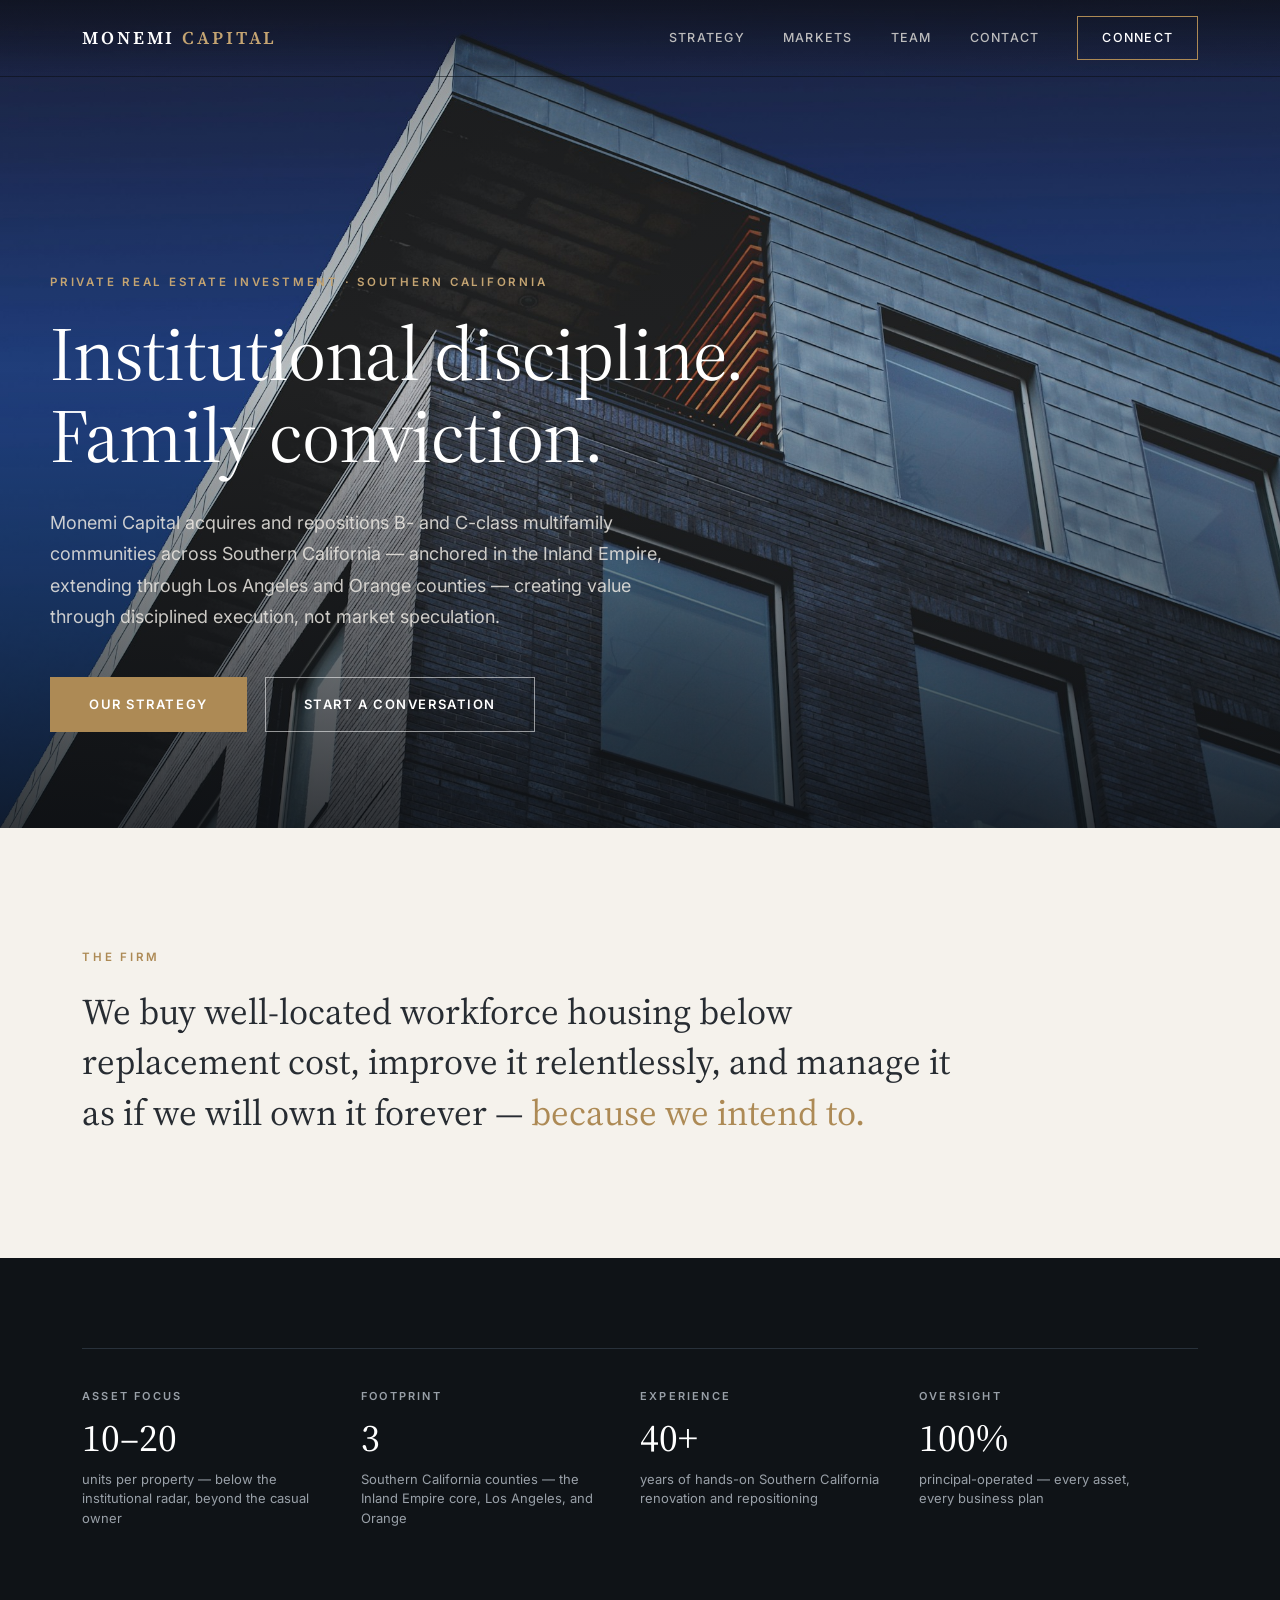
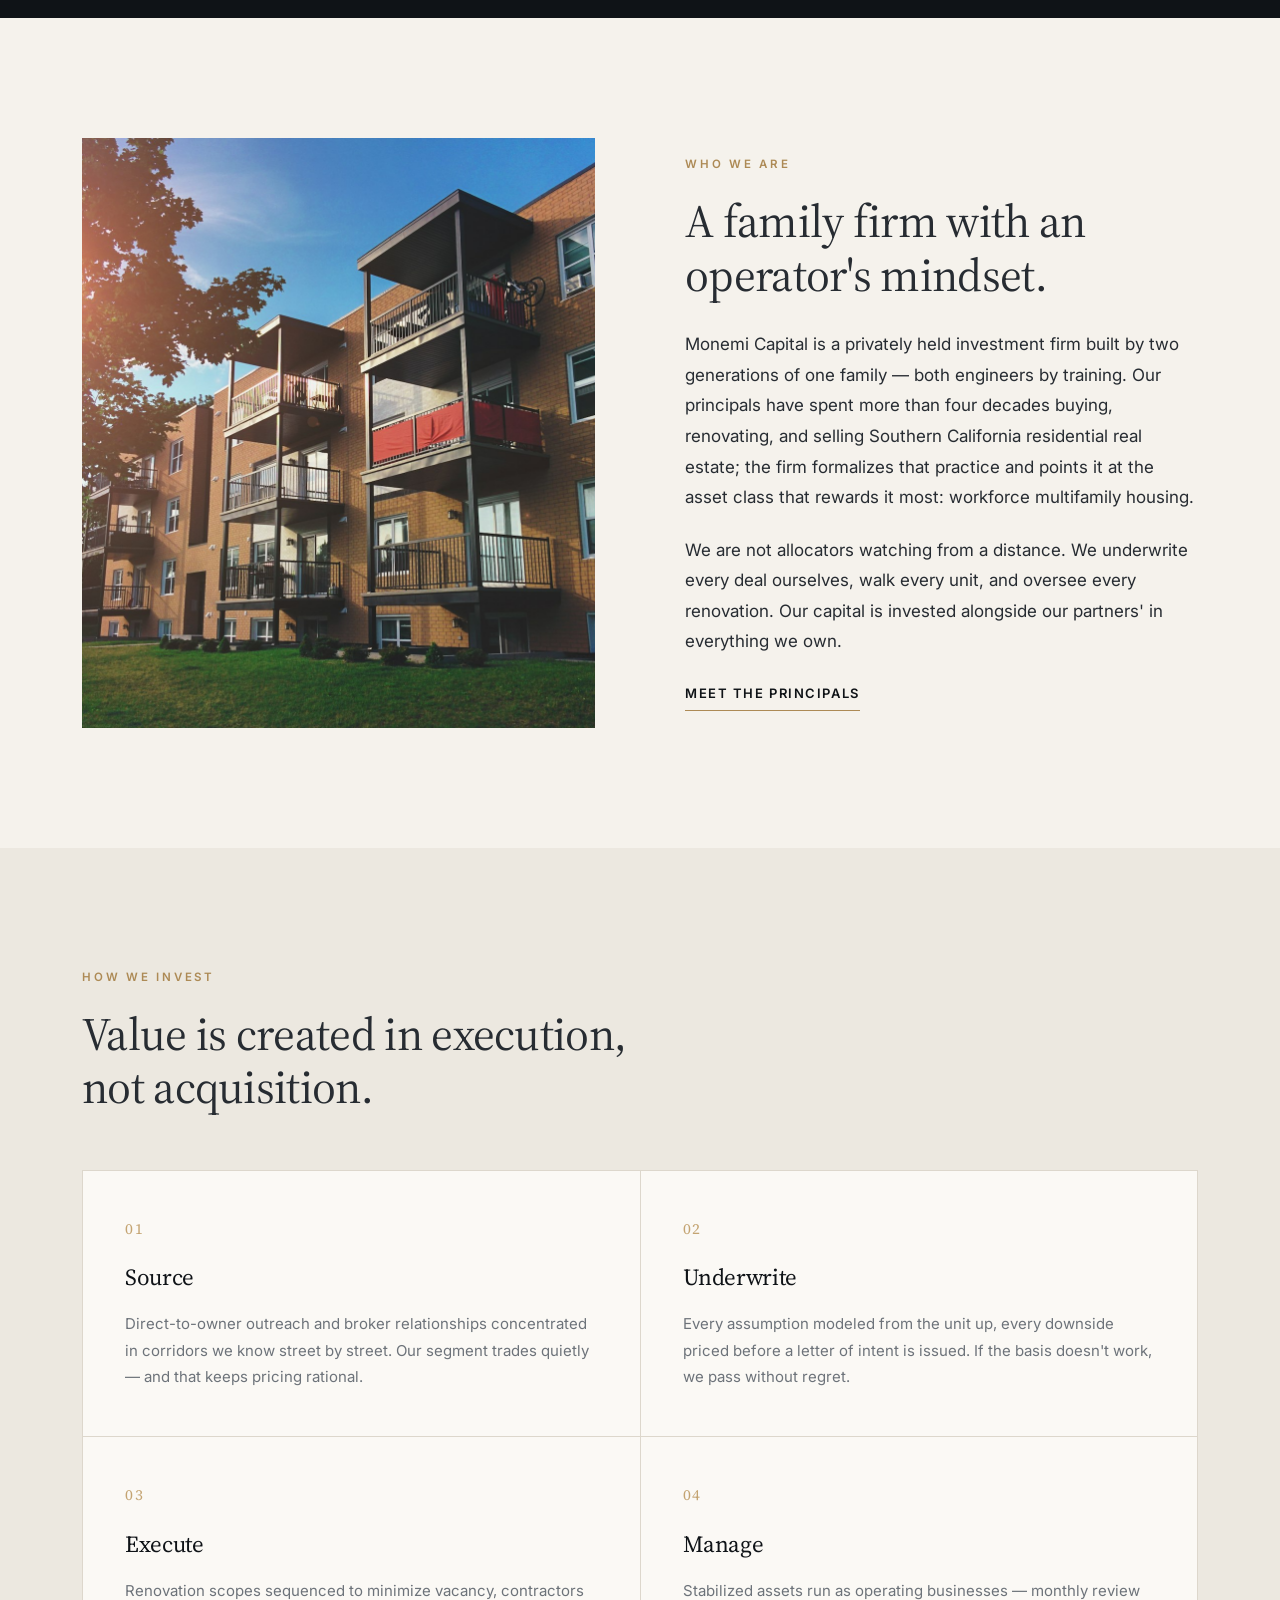
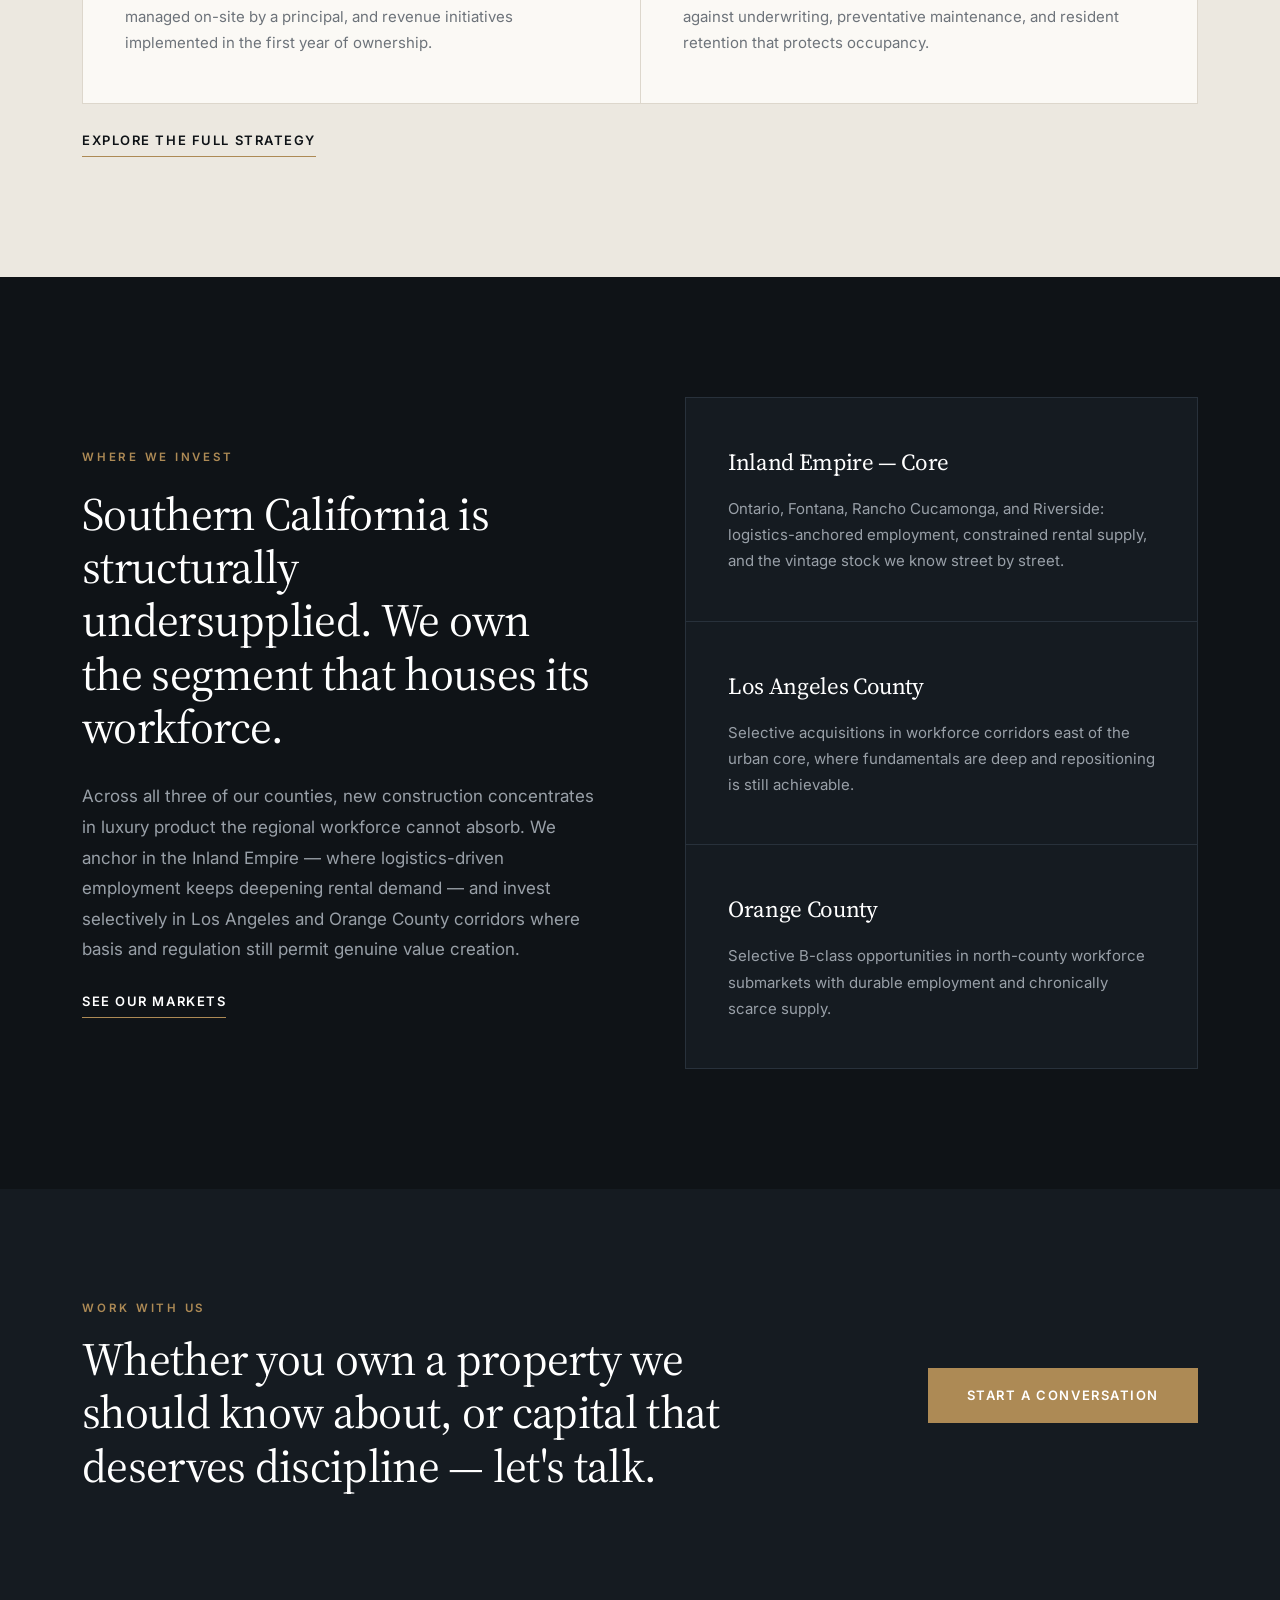
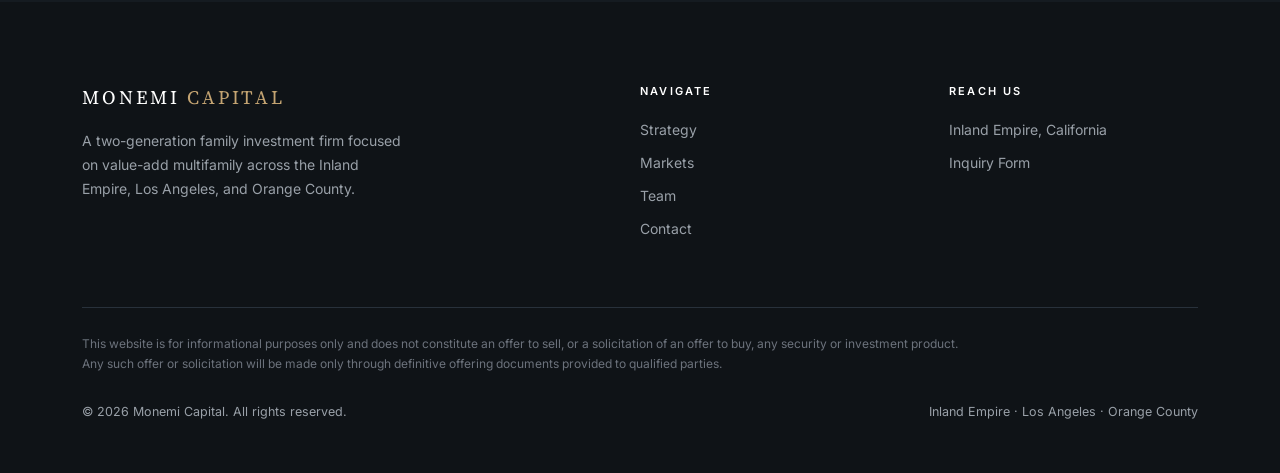
==== commit 218fcf11: "Expand footprint to LA and Orange County; add 40-year heritage - Geography: IE core plus selective L" ====
--- a/index.html
+++ b/index.html
@@ -4,11 +4,11 @@
 <meta charset="UTF-8">
 <meta name="viewport" content="width=device-width, initial-scale=1.0">
 <title>Monemi Capital — Private Multifamily Investment | Inland Empire, Southern California</title>
-<meta name="description" content="Monemi Capital is a two-generation family investment firm acquiring and repositioning B- and C-class multifamily communities across Southern California's Inland Empire.">
+<meta name="description" content="Monemi Capital is a two-generation family investment firm acquiring and repositioning B- and C-class multifamily communities across Southern California — anchored in the Inland Empire, investing selectively in Los Angeles and Orange counties.">
 <link rel="canonical" href="https://monemicapital.com/">
 <meta property="og:type" content="website">
 <meta property="og:title" content="Monemi Capital — Private Multifamily Investment">
-<meta property="og:description" content="Disciplined value-add investment in Inland Empire workforce housing. A family firm with an operator's mindset.">
+<meta property="og:description" content="Disciplined value-add investment in Southern California workforce housing. A family firm with an operator's mindset.">
 <meta property="og:url" content="https://monemicapital.com/">
 <meta property="og:image" content="https://monemicapital.com/assets/hero.jpg">
 <link rel="icon" href="data:image/svg+xml,%3Csvg xmlns='http://www.w3.org/2000/svg' viewBox='0 0 64 64'%3E%3Crect width='64' height='64' fill='%230f1317'/%3E%3Ctext x='32' y='45' font-family='Georgia,serif' font-size='36' fill='%23ad8a55' text-anchor='middle'%3EM%3C/text%3E%3C/svg%3E">
@@ -45,7 +45,7 @@
   <div class="wrap hero-content">
     <div class="label">Private Real Estate Investment · Southern California</div>
     <h1>Institutional discipline.<br>Family conviction.</h1>
-    <p class="lede">Monemi Capital acquires and repositions B- and C-class multifamily communities across the Inland Empire — creating value through disciplined execution, not market speculation.</p>
+    <p class="lede">Monemi Capital acquires and repositions B- and C-class multifamily communities across Southern California — anchored in the Inland Empire, extending through Los Angeles and Orange counties — creating value through disciplined execution, not market speculation.</p>
     <div class="hero-actions">
       <a class="btn" href="strategy.html">Our Strategy</a>
       <a class="btn btn-ghost" href="contact.html">Start a Conversation</a>
@@ -64,8 +64,8 @@
   <div class="wrap">
     <dl class="stats">
       <div class="reveal"><dt>Asset Focus</dt><dd>10–20<small>units per property — below the institutional radar, beyond the casual owner</small></dd></div>
-      <div class="reveal d1"><dt>Core Submarkets</dt><dd>4<small>Ontario, Fontana, Rancho Cucamonga, and Riverside</small></dd></div>
-      <div class="reveal d2"><dt>Leadership</dt><dd>2<small>generations of principals with engineering backgrounds</small></dd></div>
+      <div class="reveal d1"><dt>Footprint</dt><dd>3<small>Southern California counties — the Inland Empire core, Los Angeles, and Orange</small></dd></div>
+      <div class="reveal d2"><dt>Experience</dt><dd>40+<small>years of hands-on Southern California renovation and repositioning</small></dd></div>
       <div class="reveal d3"><dt>Oversight</dt><dd>100%<small>principal-operated — every asset, every business plan</small></dd></div>
     </dl>
   </div>
@@ -80,7 +80,7 @@
       <div class="label">Who We Are</div>
       <h2>A family firm with an operator's mindset.</h2>
       <div class="prose">
-        <p>Monemi Capital is a privately held investment firm built by two generations of one family — both engineers by training. We bring the rigor of systems engineering to an asset class that rewards precision: workforce multifamily housing in Southern California's Inland Empire.</p>
+        <p>Monemi Capital is a privately held investment firm built by two generations of one family — both engineers by training. Our principals have spent more than four decades buying, renovating, and selling Southern California residential real estate; the firm formalizes that practice and points it at the asset class that rewards it most: workforce multifamily housing.</p>
         <p>We are not allocators watching from a distance. We underwrite every deal ourselves, walk every unit, and oversee every renovation. Our capital is invested alongside our partners' in everything we own.</p>
       </div>
       <a class="text-link" href="team.html">Meet the Principals</a>
@@ -93,7 +93,7 @@
     <div class="label reveal">How We Invest</div>
     <h2 class="reveal d1">Value is created in execution,<br>not acquisition.</h2>
     <div class="phases light" style="margin-top:56px">
-      <div class="phase reveal"><div class="num">01</div><h3>Source</h3><p>Direct-to-owner outreach and broker relationships concentrated in four submarkets we know street by street. Our segment trades quietly — and that keeps pricing rational.</p></div>
+      <div class="phase reveal"><div class="num">01</div><h3>Source</h3><p>Direct-to-owner outreach and broker relationships concentrated in corridors we know street by street. Our segment trades quietly — and that keeps pricing rational.</p></div>
       <div class="phase reveal d1"><div class="num">02</div><h3>Underwrite</h3><p>Every assumption modeled from the unit up, every downside priced before a letter of intent is issued. If the basis doesn't work, we pass without regret.</p></div>
       <div class="phase reveal d2"><div class="num">03</div><h3>Execute</h3><p>Renovation scopes sequenced to minimize vacancy, contractors managed on-site by a principal, and revenue initiatives implemented in the first year of ownership.</p></div>
       <div class="phase reveal d3"><div class="num">04</div><h3>Manage</h3><p>Stabilized assets run as operating businesses — monthly review against underwriting, preventative maintenance, and resident retention that protects occupancy.</p></div>
@@ -106,18 +106,17 @@
   <div class="wrap split">
     <div class="reveal">
       <div class="label">Where We Invest</div>
-      <h2>The Inland Empire is structurally undersupplied. We own the segment that serves its workforce.</h2>
+      <h2>Southern California is structurally undersupplied. We own the segment that houses its workforce.</h2>
       <div class="prose">
-        <p>Logistics-driven employment keeps growing across San Bernardino and Riverside counties, while new construction concentrates in luxury product the regional workforce cannot absorb. The result: durable, deepening demand for well-managed B- and C-class apartments.</p>
+        <p>Across all three of our counties, new construction concentrates in luxury product the regional workforce cannot absorb. We anchor in the Inland Empire — where logistics-driven employment keeps deepening rental demand — and invest selectively in Los Angeles and Orange County corridors where basis and regulation still permit genuine value creation.</p>
       </div>
       <a class="text-link reveal" href="markets.html" style="color:#fff">See Our Markets</a>
     </div>
     <div class="reveal d1">
       <div class="phases" style="grid-template-columns:1fr">
-        <div class="phase"><h3>Ontario</h3><p>Logistics and airport-anchored employment at the center of our footprint.</p></div>
-        <div class="phase"><h3>Fontana</h3><p>A deep workforce rental base along the I-10 industrial corridor.</p></div>
-        <div class="phase"><h3>Rancho Cucamonga</h3><p>The quality submarket — strong schools, constrained rental supply.</p></div>
-        <div class="phase"><h3>Riverside</h3><p>County seat, university anchor, and a durable renter population.</p></div>
+        <div class="phase"><h3>Inland Empire — Core</h3><p>Ontario, Fontana, Rancho Cucamonga, and Riverside: logistics-anchored employment, constrained rental supply, and the vintage stock we know street by street.</p></div>
+        <div class="phase"><h3>Los Angeles County</h3><p>Selective acquisitions in workforce corridors east of the urban core, where fundamentals are deep and repositioning is still achievable.</p></div>
+        <div class="phase"><h3>Orange County</h3><p>Selective B-class opportunities in north-county workforce submarkets with durable employment and chronically scarce supply.</p></div>
       </div>
     </div>
   </div>
@@ -138,7 +137,7 @@
     <div class="foot-grid">
       <div>
         <div class="fm">Monemi <span>Capital</span></div>
-        <p>A two-generation family investment firm focused on value-add multifamily in Southern California's Inland Empire.</p>
+        <p>A two-generation family investment firm focused on value-add multifamily across the Inland Empire, Los Angeles, and Orange County.</p>
       </div>
       <div>
         <h4>Navigate</h4>
@@ -160,7 +159,7 @@
     <div class="disclaimer">This website is for informational purposes only and does not constitute an offer to sell, or a solicitation of an offer to buy, any security or investment product. Any such offer or solicitation will be made only through definitive offering documents provided to qualified parties.</div>
     <div class="foot-bottom">
       <div>&copy; <span id="year">2026</span> Monemi Capital. All rights reserved.</div>
-      <div>Southern California · Inland Empire</div>
+      <div>Inland Empire · Los Angeles · Orange County</div>
     </div>
   </div>
 </footer>
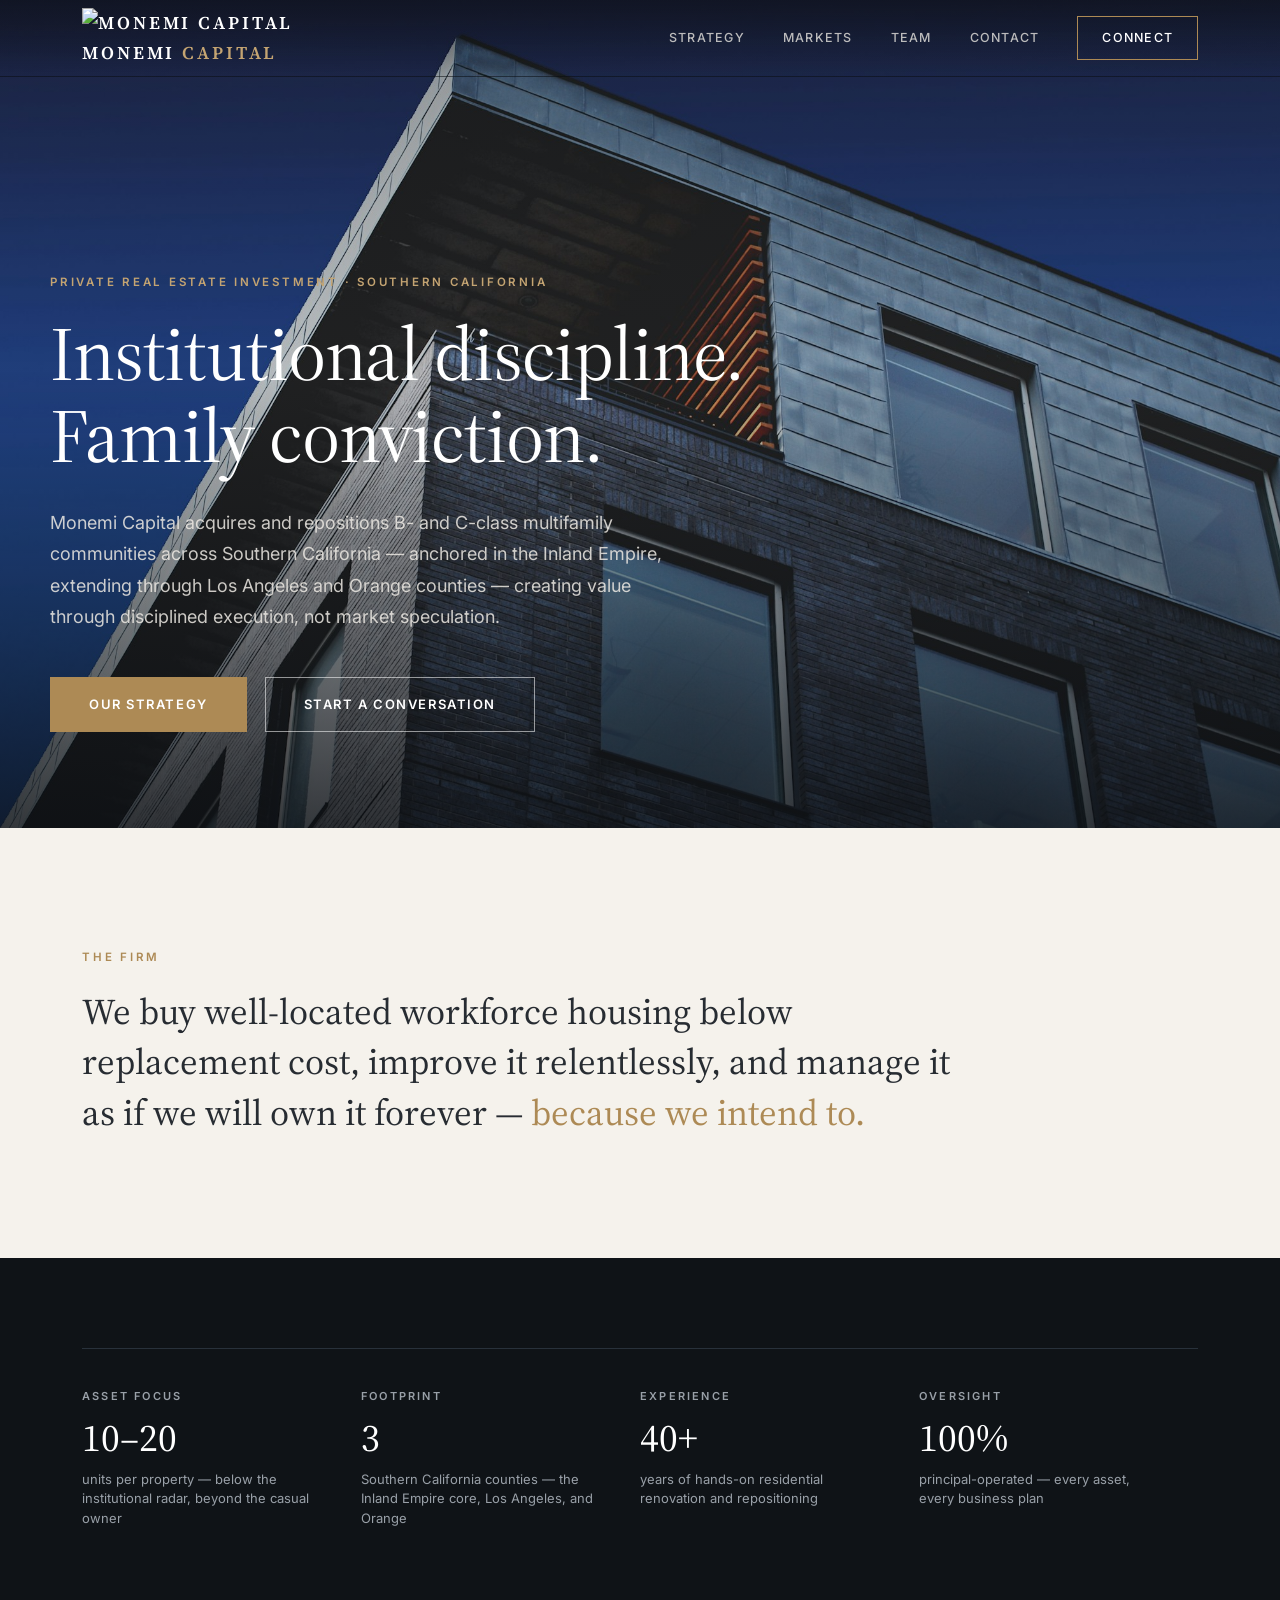
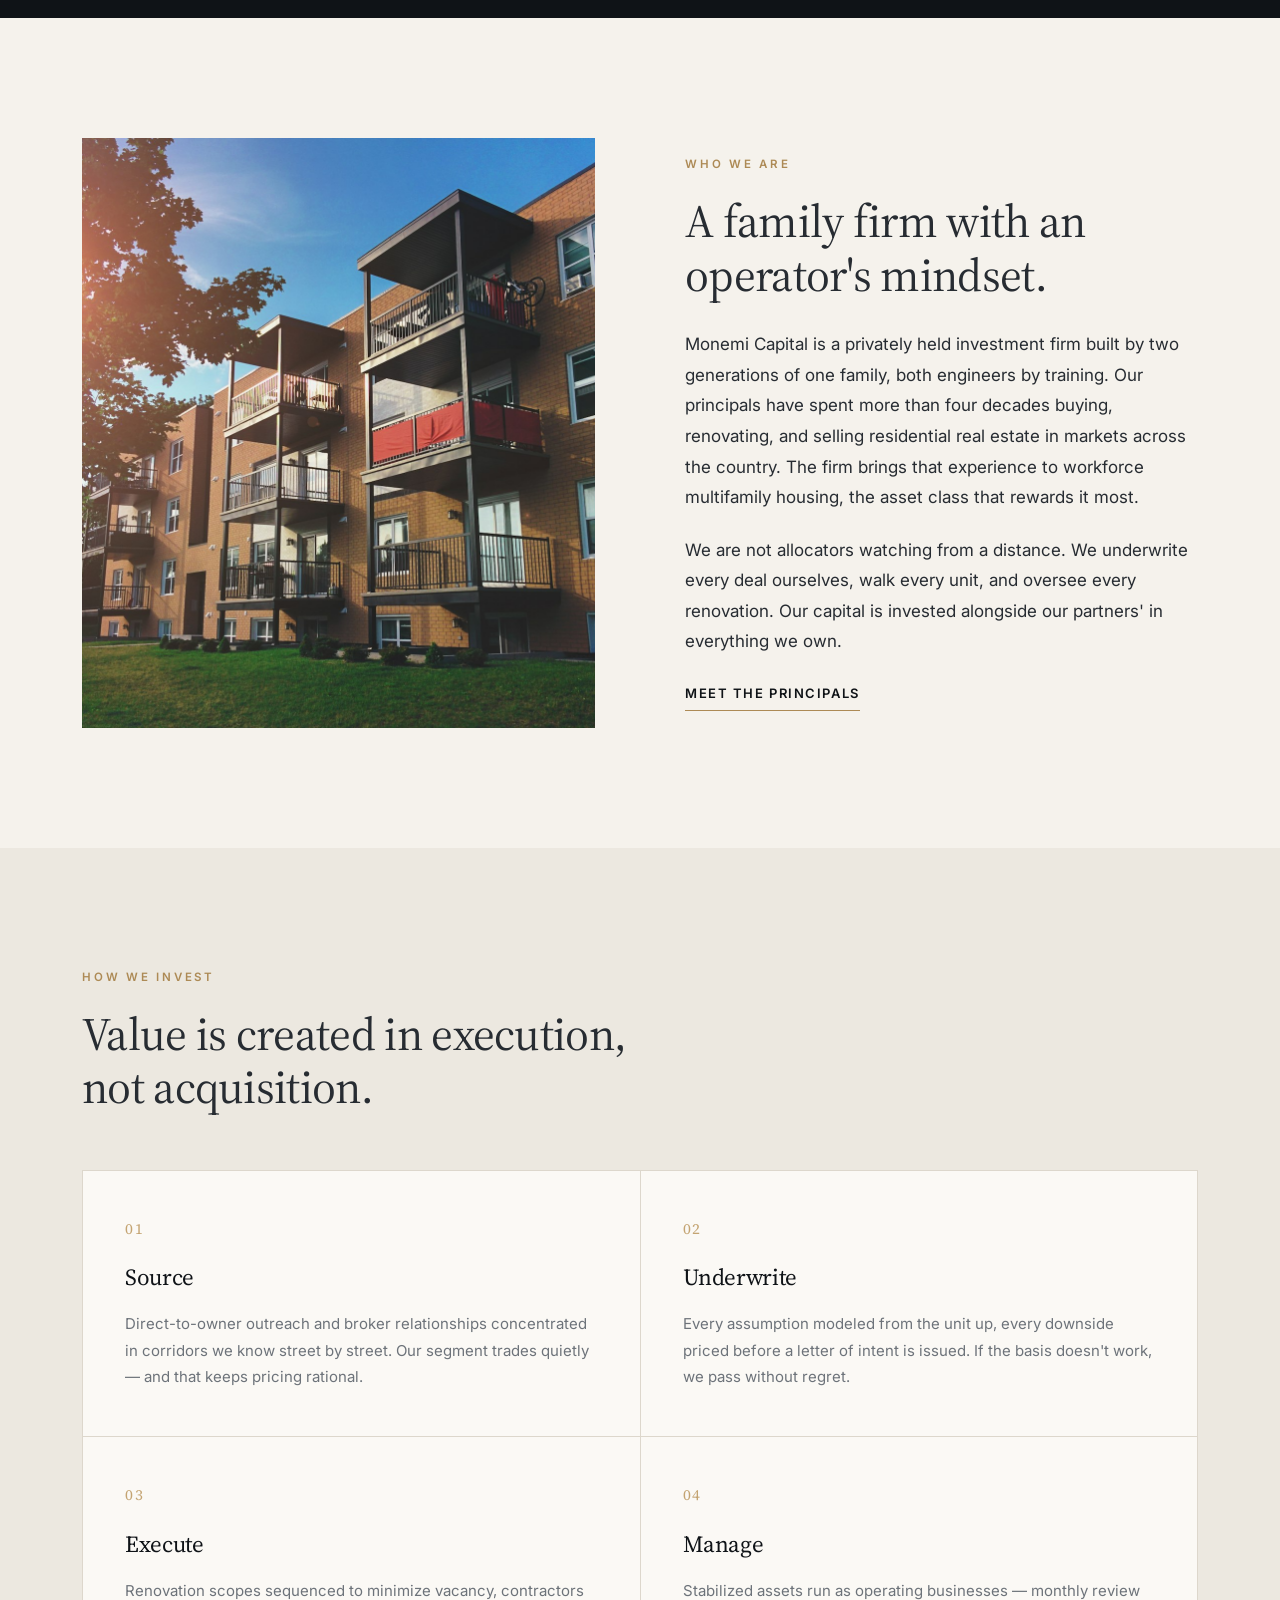
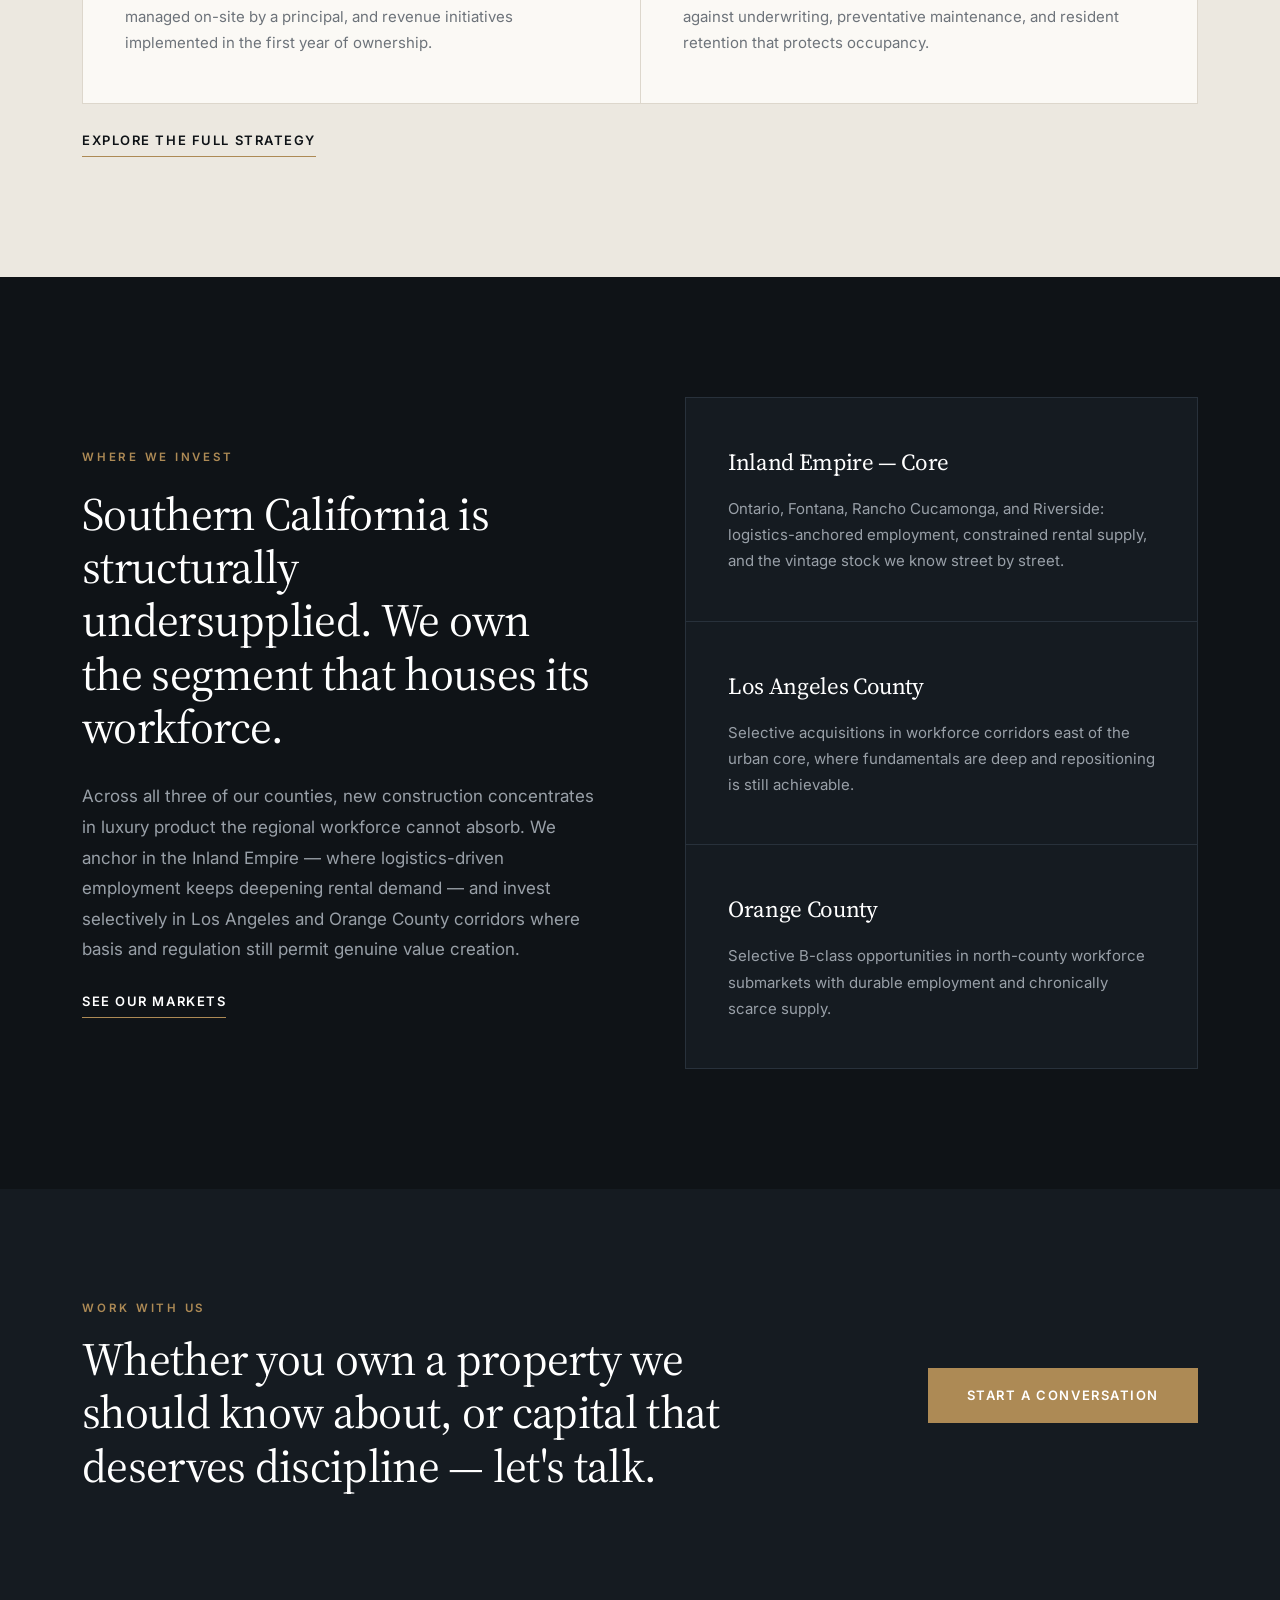
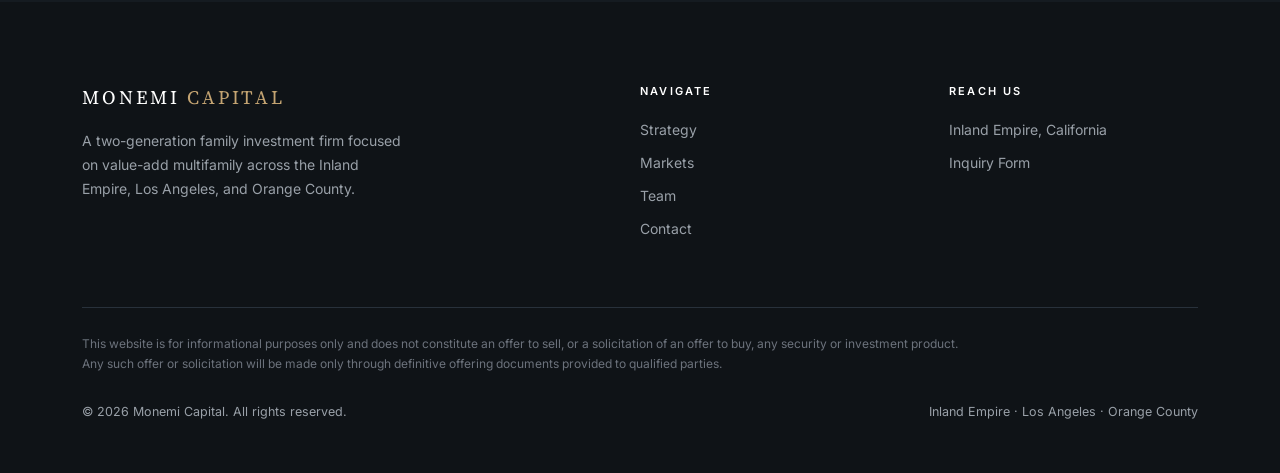
==== commit b6fd8b27: "Rewrite team bios in plain industry-standard style Role and responsibilities first, then experience," ====
--- a/index.html
+++ b/index.html
@@ -10,8 +10,8 @@
 <meta property="og:title" content="Monemi Capital — Private Multifamily Investment">
 <meta property="og:description" content="Disciplined value-add investment in Southern California workforce housing. A family firm with an operator's mindset.">
 <meta property="og:url" content="https://monemicapital.com/">
-<meta property="og:image" content="https://monemicapital.com/assets/hero.jpg">
-<link rel="icon" href="data:image/svg+xml,%3Csvg xmlns='http://www.w3.org/2000/svg' viewBox='0 0 64 64'%3E%3Crect width='64' height='64' fill='%230f1317'/%3E%3Ctext x='32' y='45' font-family='Georgia,serif' font-size='36' fill='%23ad8a55' text-anchor='middle'%3EM%3C/text%3E%3C/svg%3E">
+<meta property="og:image" content="https://monemicapital.com/assets/og.png">
+<link rel="icon" type="image/png" href="assets/favicon.png">
 <link rel="preconnect" href="https://fonts.googleapis.com">
 <link rel="preconnect" href="https://fonts.gstatic.com" crossorigin>
 <link href="https://fonts.googleapis.com/css2?family=Source+Serif+4:opsz,wght@8..60,400;8..60,600&family=Inter:wght@400;500;600&display=swap" rel="stylesheet">
@@ -21,7 +21,7 @@
 
 <nav class="nav">
   <div class="wrap nav-inner">
-    <a class="wordmark" href="index.html">Monemi <span>Capital</span></a>
+    <a class="wordmark" href="index.html"><img src="assets/logo-m-ivory.png" alt="Monemi Capital">Monemi <span>Capital</span></a>
     <div class="nav-links">
       <a href="strategy.html">Strategy</a>
       <a href="markets.html">Markets</a>
@@ -65,7 +65,7 @@
     <dl class="stats">
       <div class="reveal"><dt>Asset Focus</dt><dd>10–20<small>units per property — below the institutional radar, beyond the casual owner</small></dd></div>
       <div class="reveal d1"><dt>Footprint</dt><dd>3<small>Southern California counties — the Inland Empire core, Los Angeles, and Orange</small></dd></div>
-      <div class="reveal d2"><dt>Experience</dt><dd>40+<small>years of hands-on Southern California renovation and repositioning</small></dd></div>
+      <div class="reveal d2"><dt>Experience</dt><dd>40+<small>years of hands-on residential renovation and repositioning</small></dd></div>
       <div class="reveal d3"><dt>Oversight</dt><dd>100%<small>principal-operated — every asset, every business plan</small></dd></div>
     </dl>
   </div>
@@ -80,7 +80,7 @@
       <div class="label">Who We Are</div>
       <h2>A family firm with an operator's mindset.</h2>
       <div class="prose">
-        <p>Monemi Capital is a privately held investment firm built by two generations of one family — both engineers by training. Our principals have spent more than four decades buying, renovating, and selling Southern California residential real estate; the firm formalizes that practice and points it at the asset class that rewards it most: workforce multifamily housing.</p>
+        <p>Monemi Capital is a privately held investment firm built by two generations of one family, both engineers by training. Our principals have spent more than four decades buying, renovating, and selling residential real estate in markets across the country. The firm brings that experience to workforce multifamily housing, the asset class that rewards it most.</p>
         <p>We are not allocators watching from a distance. We underwrite every deal ourselves, walk every unit, and oversee every renovation. Our capital is invested alongside our partners' in everything we own.</p>
       </div>
       <a class="text-link" href="team.html">Meet the Principals</a>
@@ -136,7 +136,7 @@
   <div class="wrap">
     <div class="foot-grid">
       <div>
-        <div class="fm">Monemi <span>Capital</span></div>
+        <div class="fm"><img src="assets/logo-m-ivory.png" alt="">Monemi <span>Capital</span></div>
         <p>A two-generation family investment firm focused on value-add multifamily across the Inland Empire, Los Angeles, and Orange County.</p>
       </div>
       <div>
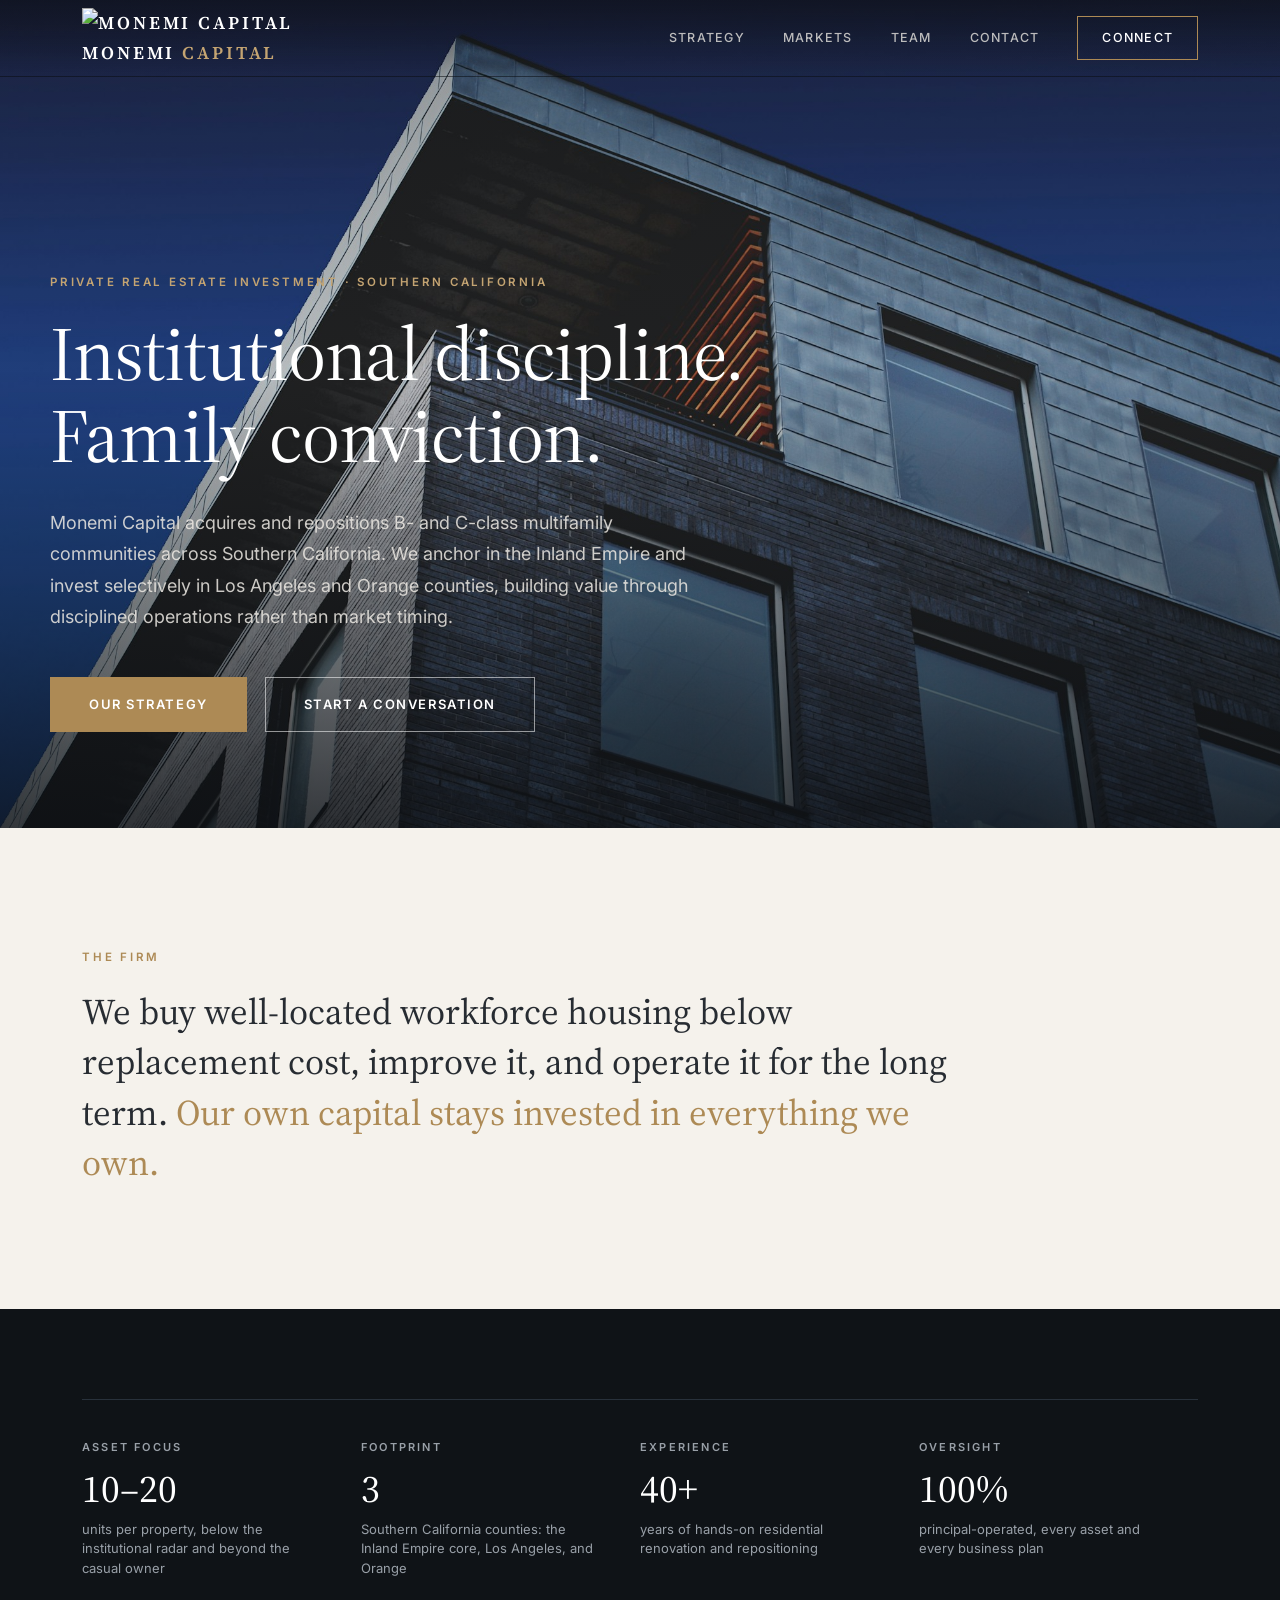
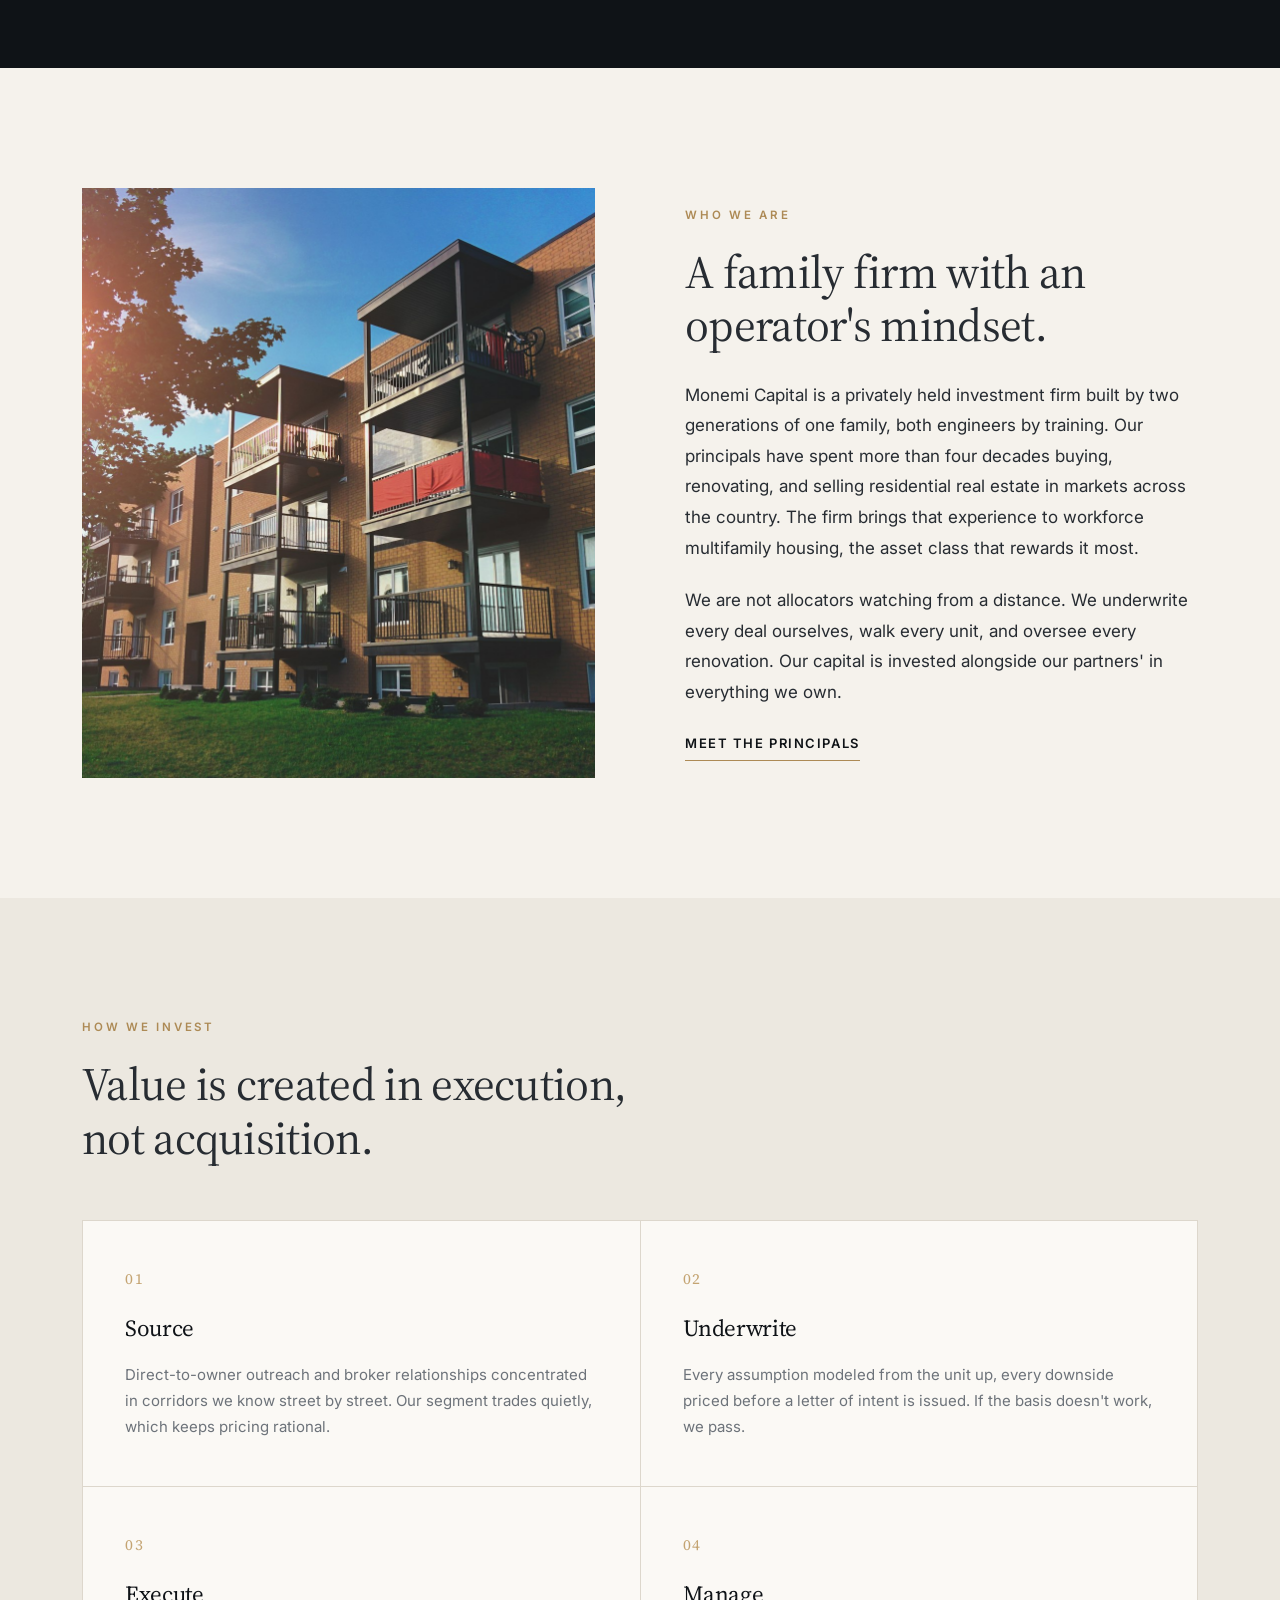
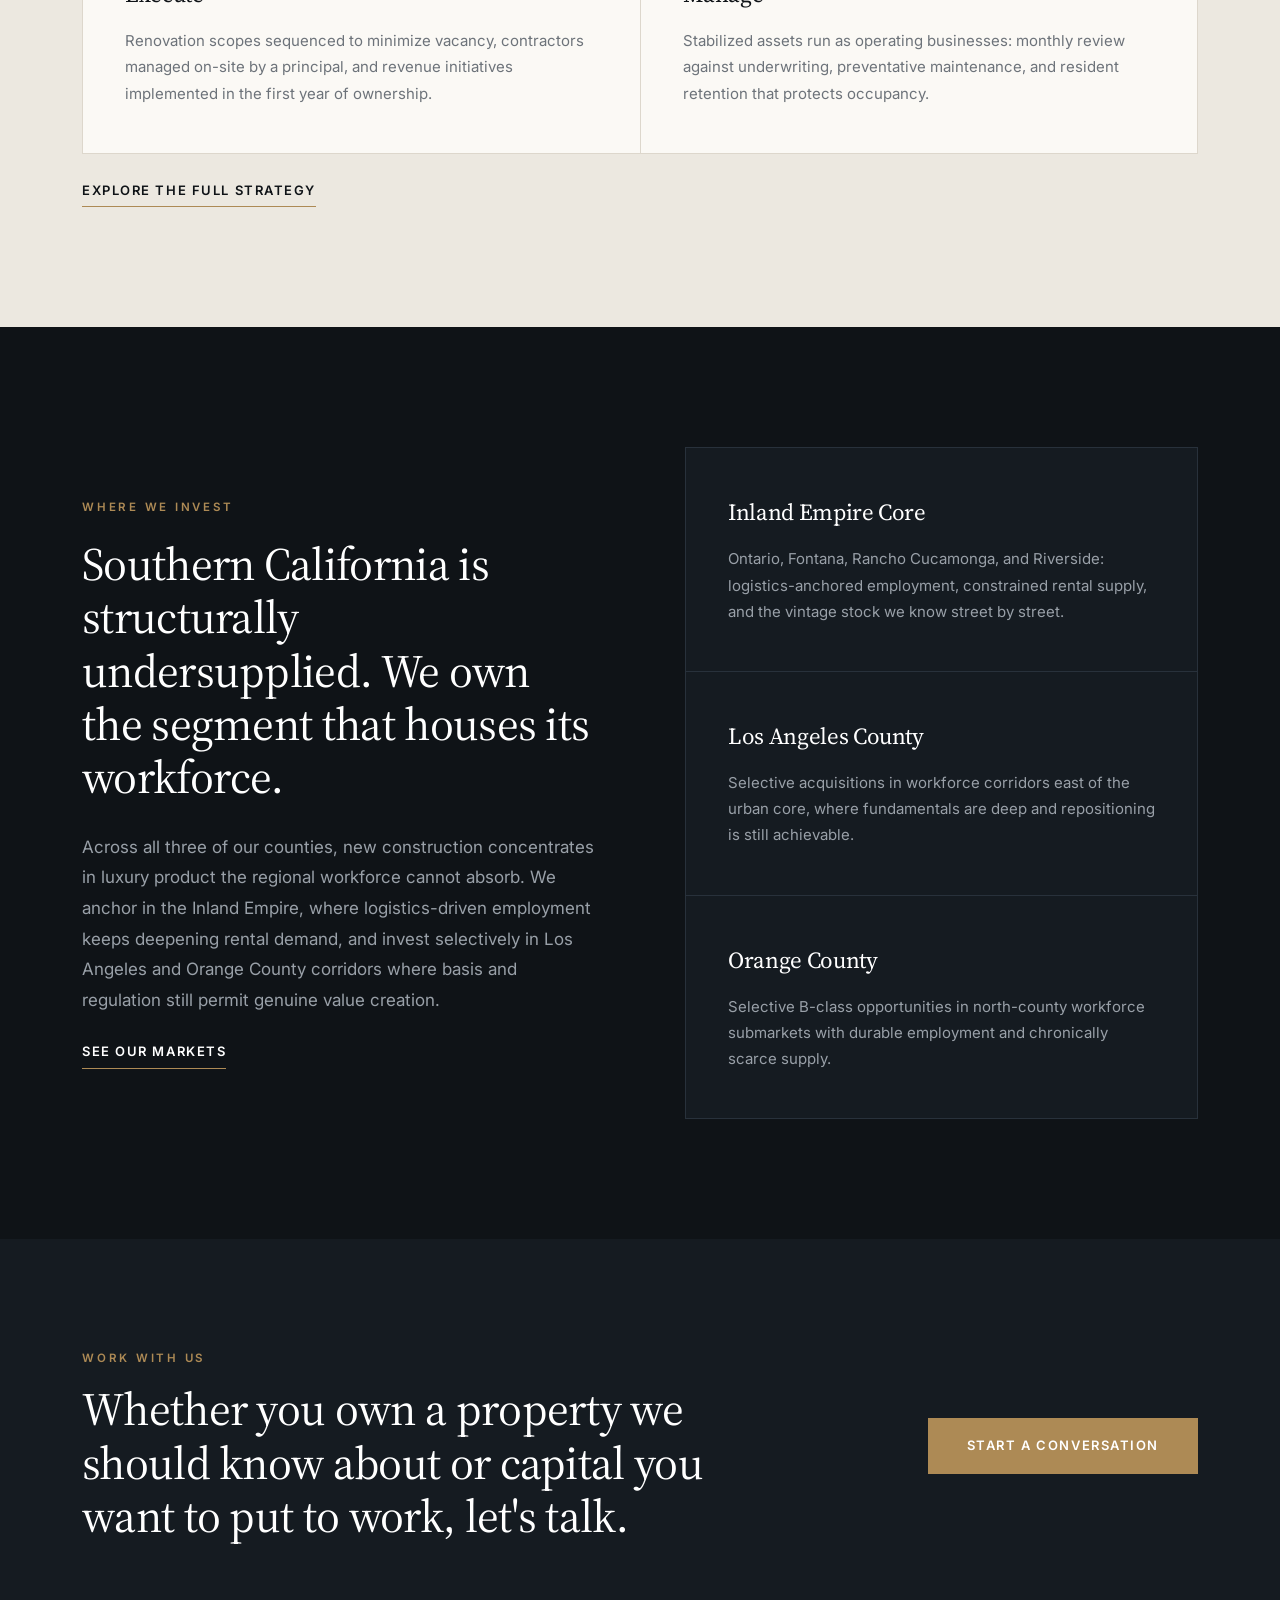
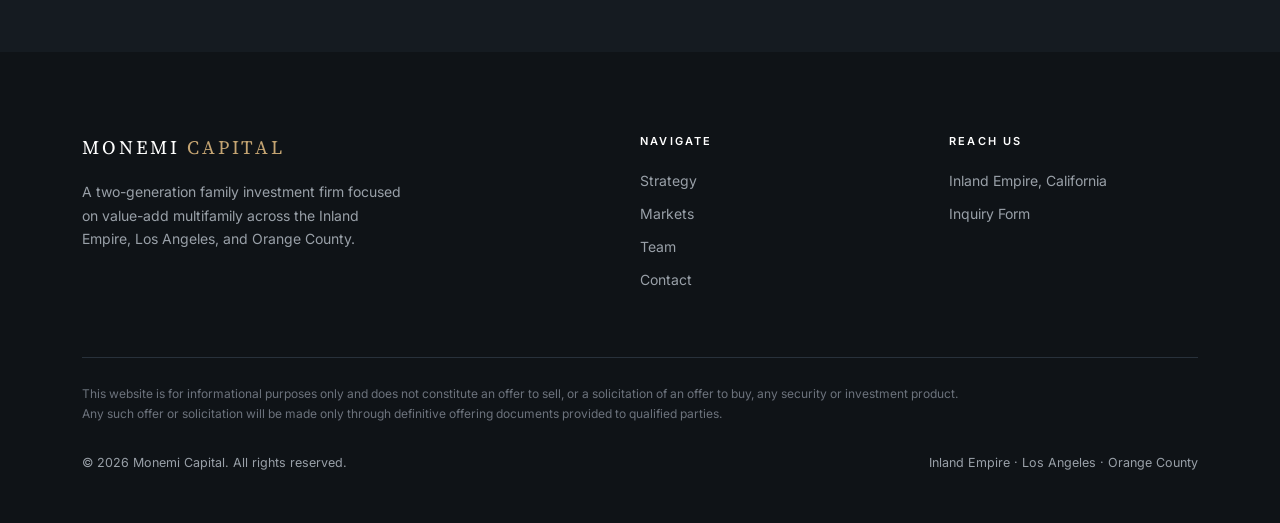
==== commit c0dd0573: "Update bio to financial engineering; plainer copy across pages - Ryan's bio: M.S. Financial Engineer" ====
--- a/index.html
+++ b/index.html
@@ -45,7 +45,7 @@
   <div class="wrap hero-content">
     <div class="label">Private Real Estate Investment · Southern California</div>
     <h1>Institutional discipline.<br>Family conviction.</h1>
-    <p class="lede">Monemi Capital acquires and repositions B- and C-class multifamily communities across Southern California — anchored in the Inland Empire, extending through Los Angeles and Orange counties — creating value through disciplined execution, not market speculation.</p>
+    <p class="lede">Monemi Capital acquires and repositions B- and C-class multifamily communities across Southern California. We anchor in the Inland Empire and invest selectively in Los Angeles and Orange counties, building value through disciplined operations rather than market timing.</p>
     <div class="hero-actions">
       <a class="btn" href="strategy.html">Our Strategy</a>
       <a class="btn btn-ghost" href="contact.html">Start a Conversation</a>
@@ -56,17 +56,17 @@
 <section id="statement">
   <div class="wrap">
     <div class="label reveal">The Firm</div>
-    <p class="statement reveal d1">We buy well-located workforce housing below replacement cost, improve it relentlessly, and manage it as if we will own it forever — <em>because we intend to.</em></p>
+    <p class="statement reveal d1">We buy well-located workforce housing below replacement cost, improve it, and operate it for the long term. <em>Our own capital stays invested in everything we own.</em></p>
   </div>
 </section>
 
 <section class="dark tight" id="glance">
   <div class="wrap">
     <dl class="stats">
-      <div class="reveal"><dt>Asset Focus</dt><dd>10–20<small>units per property — below the institutional radar, beyond the casual owner</small></dd></div>
-      <div class="reveal d1"><dt>Footprint</dt><dd>3<small>Southern California counties — the Inland Empire core, Los Angeles, and Orange</small></dd></div>
+      <div class="reveal"><dt>Asset Focus</dt><dd>10–20<small>units per property, below the institutional radar and beyond the casual owner</small></dd></div>
+      <div class="reveal d1"><dt>Footprint</dt><dd>3<small>Southern California counties: the Inland Empire core, Los Angeles, and Orange</small></dd></div>
       <div class="reveal d2"><dt>Experience</dt><dd>40+<small>years of hands-on residential renovation and repositioning</small></dd></div>
-      <div class="reveal d3"><dt>Oversight</dt><dd>100%<small>principal-operated — every asset, every business plan</small></dd></div>
+      <div class="reveal d3"><dt>Oversight</dt><dd>100%<small>principal-operated, every asset and every business plan</small></dd></div>
     </dl>
   </div>
 </section>
@@ -93,10 +93,10 @@
     <div class="label reveal">How We Invest</div>
     <h2 class="reveal d1">Value is created in execution,<br>not acquisition.</h2>
     <div class="phases light" style="margin-top:56px">
-      <div class="phase reveal"><div class="num">01</div><h3>Source</h3><p>Direct-to-owner outreach and broker relationships concentrated in corridors we know street by street. Our segment trades quietly — and that keeps pricing rational.</p></div>
-      <div class="phase reveal d1"><div class="num">02</div><h3>Underwrite</h3><p>Every assumption modeled from the unit up, every downside priced before a letter of intent is issued. If the basis doesn't work, we pass without regret.</p></div>
+      <div class="phase reveal"><div class="num">01</div><h3>Source</h3><p>Direct-to-owner outreach and broker relationships concentrated in corridors we know street by street. Our segment trades quietly, which keeps pricing rational.</p></div>
+      <div class="phase reveal d1"><div class="num">02</div><h3>Underwrite</h3><p>Every assumption modeled from the unit up, every downside priced before a letter of intent is issued. If the basis doesn't work, we pass.</p></div>
       <div class="phase reveal d2"><div class="num">03</div><h3>Execute</h3><p>Renovation scopes sequenced to minimize vacancy, contractors managed on-site by a principal, and revenue initiatives implemented in the first year of ownership.</p></div>
-      <div class="phase reveal d3"><div class="num">04</div><h3>Manage</h3><p>Stabilized assets run as operating businesses — monthly review against underwriting, preventative maintenance, and resident retention that protects occupancy.</p></div>
+      <div class="phase reveal d3"><div class="num">04</div><h3>Manage</h3><p>Stabilized assets run as operating businesses: monthly review against underwriting, preventative maintenance, and resident retention that protects occupancy.</p></div>
     </div>
     <a class="text-link reveal" href="strategy.html">Explore the Full Strategy</a>
   </div>
@@ -108,13 +108,13 @@
       <div class="label">Where We Invest</div>
       <h2>Southern California is structurally undersupplied. We own the segment that houses its workforce.</h2>
       <div class="prose">
-        <p>Across all three of our counties, new construction concentrates in luxury product the regional workforce cannot absorb. We anchor in the Inland Empire — where logistics-driven employment keeps deepening rental demand — and invest selectively in Los Angeles and Orange County corridors where basis and regulation still permit genuine value creation.</p>
+        <p>Across all three of our counties, new construction concentrates in luxury product the regional workforce cannot absorb. We anchor in the Inland Empire, where logistics-driven employment keeps deepening rental demand, and invest selectively in Los Angeles and Orange County corridors where basis and regulation still permit genuine value creation.</p>
       </div>
       <a class="text-link reveal" href="markets.html" style="color:#fff">See Our Markets</a>
     </div>
     <div class="reveal d1">
       <div class="phases" style="grid-template-columns:1fr">
-        <div class="phase"><h3>Inland Empire — Core</h3><p>Ontario, Fontana, Rancho Cucamonga, and Riverside: logistics-anchored employment, constrained rental supply, and the vintage stock we know street by street.</p></div>
+        <div class="phase"><h3>Inland Empire Core</h3><p>Ontario, Fontana, Rancho Cucamonga, and Riverside: logistics-anchored employment, constrained rental supply, and the vintage stock we know street by street.</p></div>
         <div class="phase"><h3>Los Angeles County</h3><p>Selective acquisitions in workforce corridors east of the urban core, where fundamentals are deep and repositioning is still achievable.</p></div>
         <div class="phase"><h3>Orange County</h3><p>Selective B-class opportunities in north-county workforce submarkets with durable employment and chronically scarce supply.</p></div>
       </div>
@@ -126,7 +126,7 @@
   <div class="wrap inner">
     <div class="reveal">
       <div class="label">Work With Us</div>
-      <h2>Whether you own a property we should know about, or capital that deserves discipline — let's talk.</h2>
+      <h2>Whether you own a property we should know about or capital you want to put to work, let's talk.</h2>
     </div>
     <a class="btn reveal d1" href="contact.html">Start a Conversation</a>
   </div>
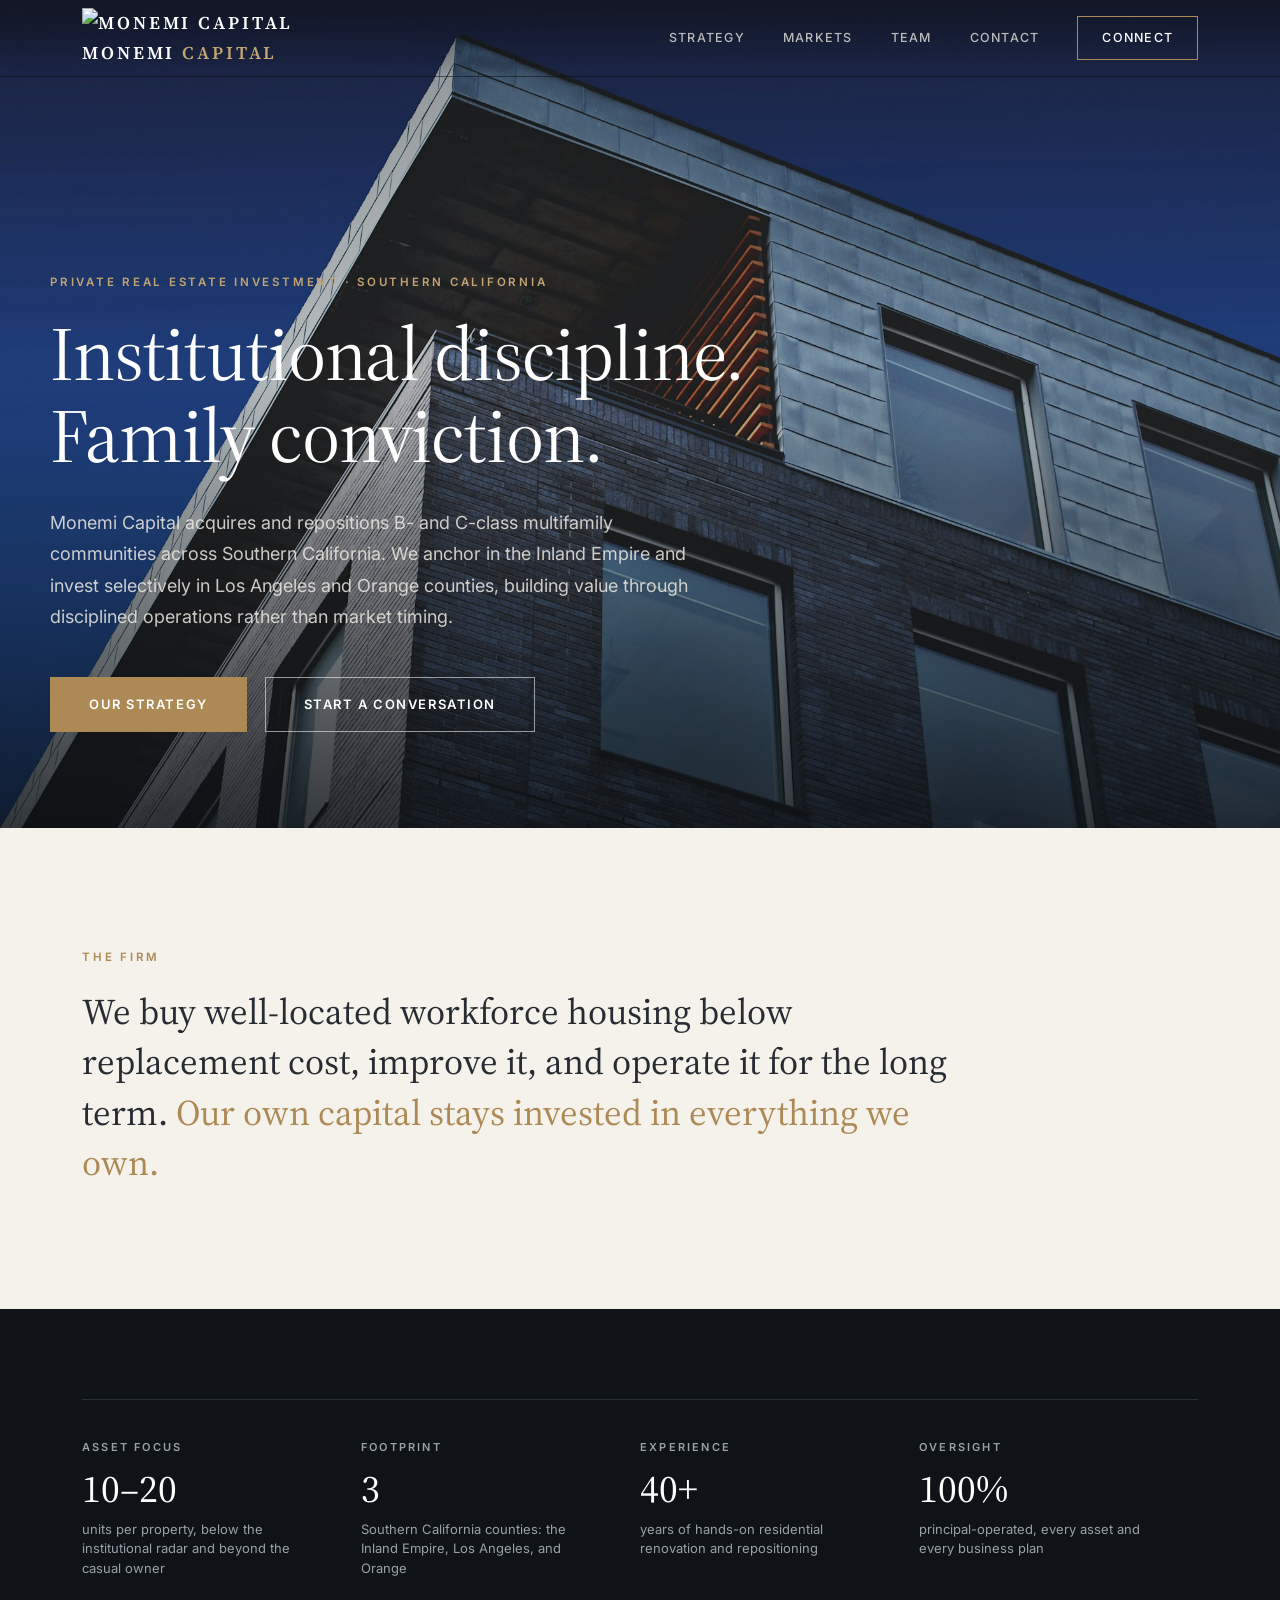
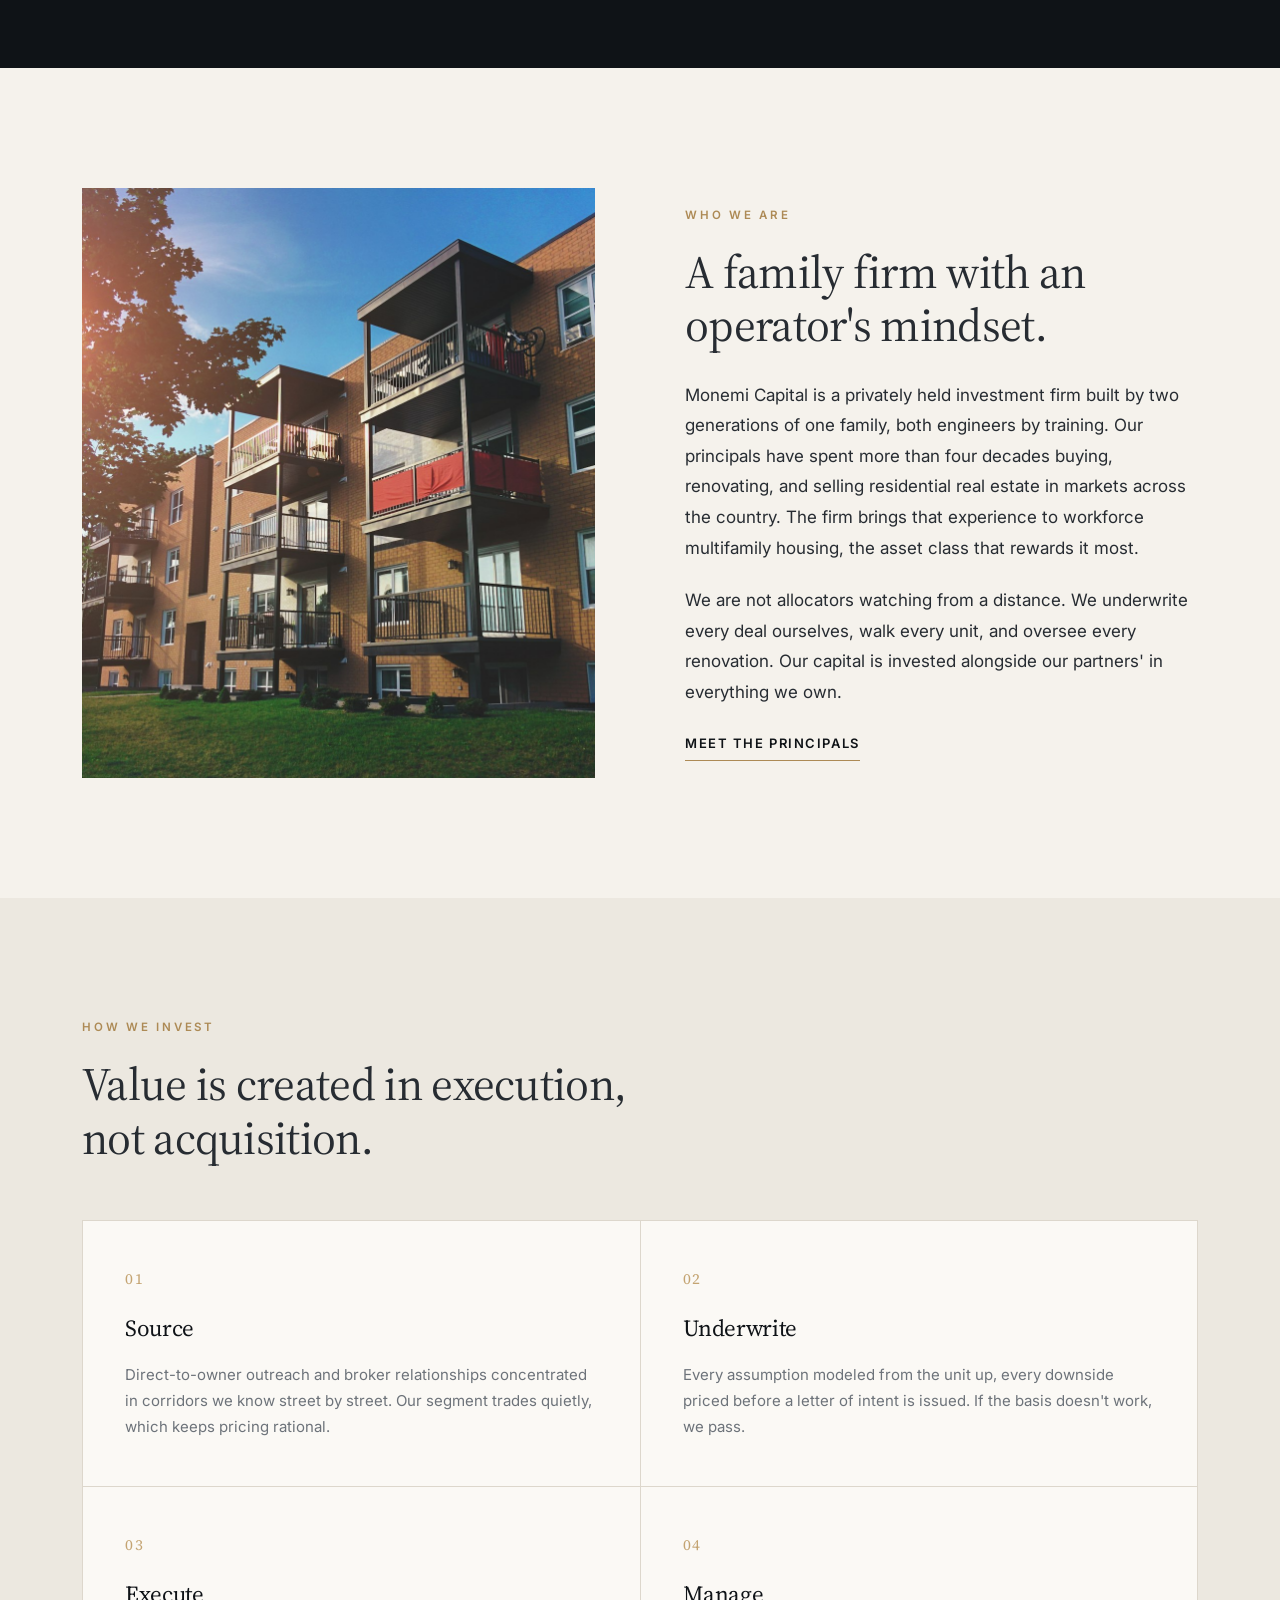
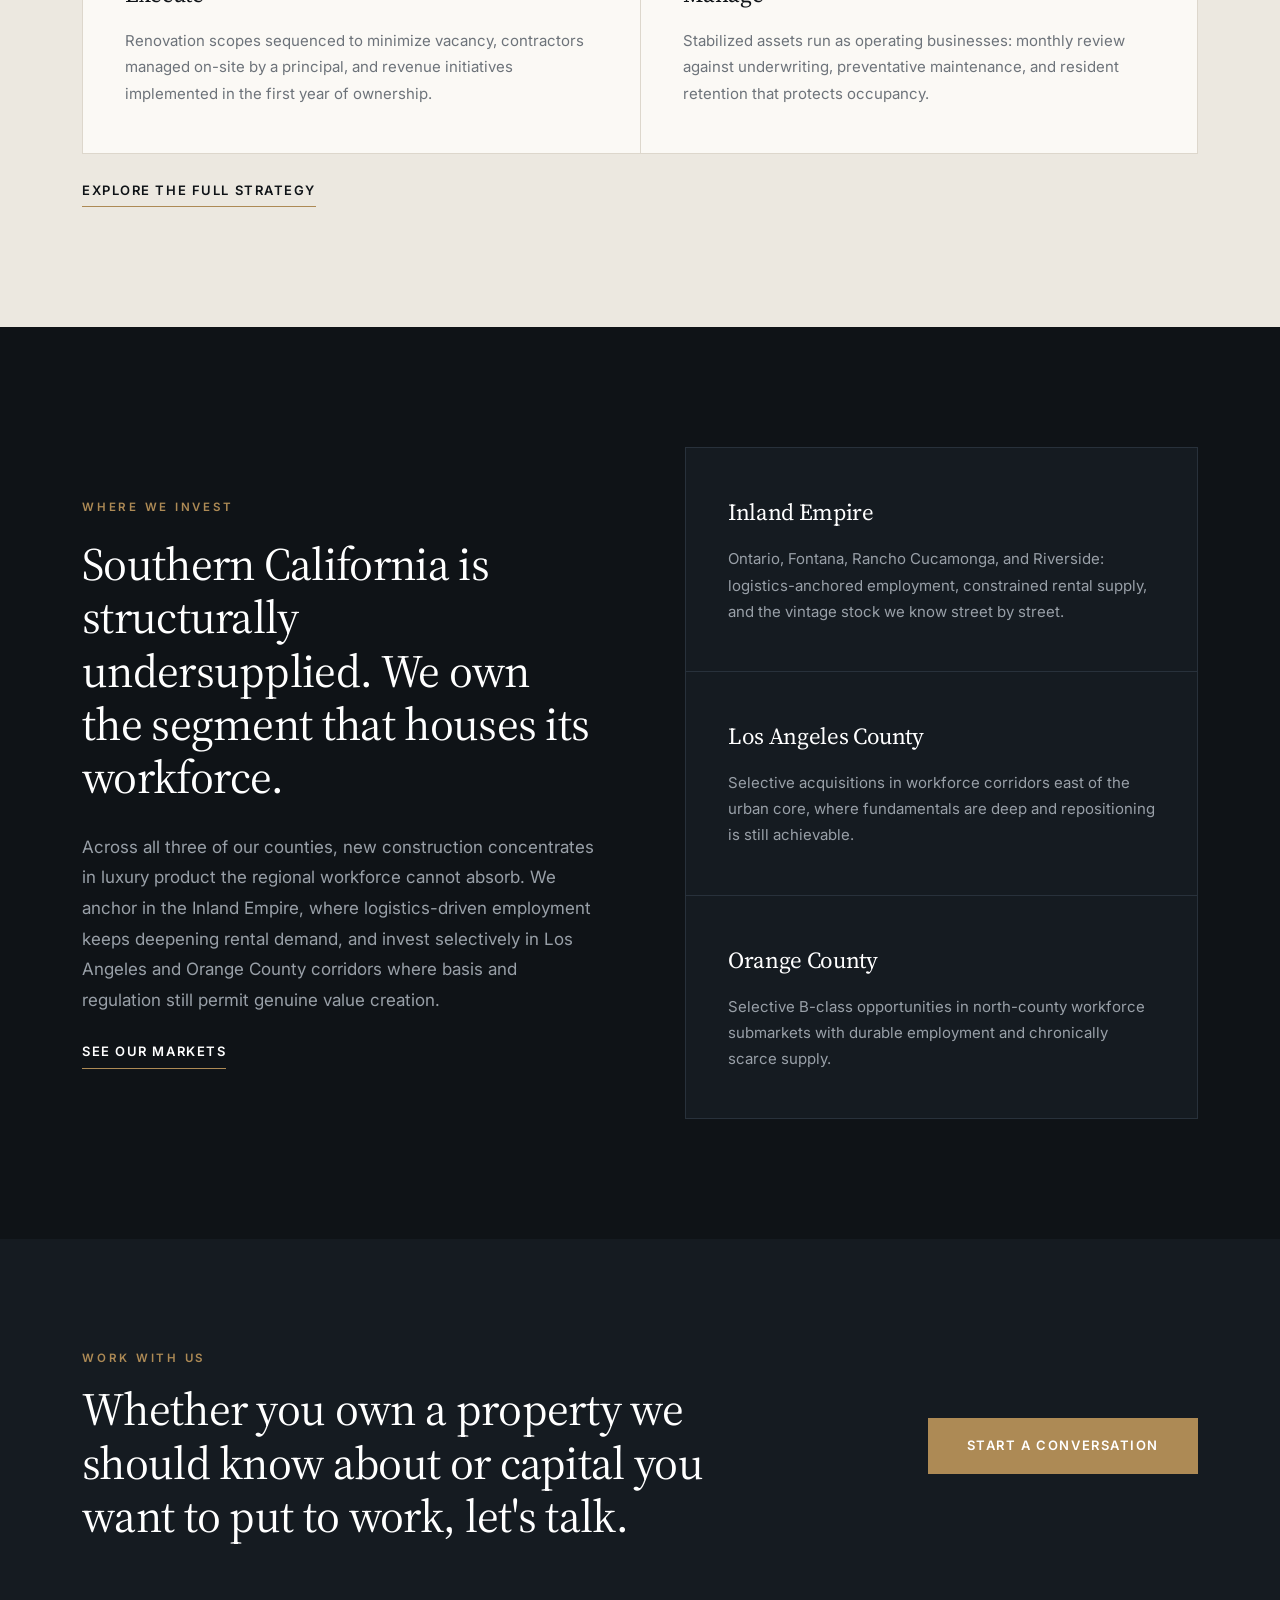
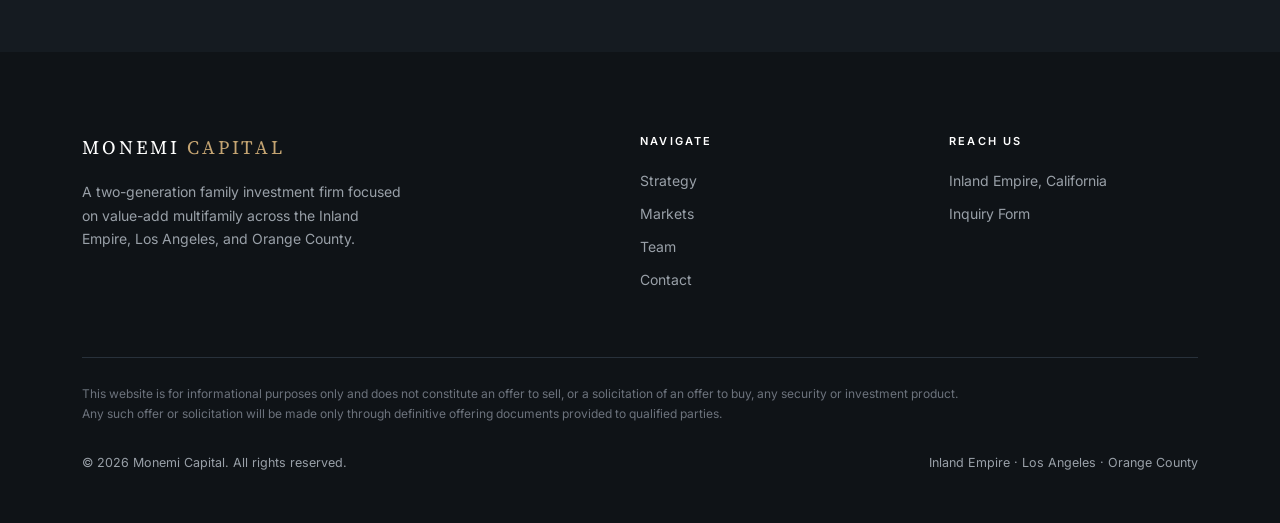
==== commit 58e38cba: "Drop "Core" from Inland Empire branding; finalize FE credential - Remove the "Core" label across hea" ====
--- a/index.html
+++ b/index.html
@@ -64,7 +64,7 @@
   <div class="wrap">
     <dl class="stats">
       <div class="reveal"><dt>Asset Focus</dt><dd>10–20<small>units per property, below the institutional radar and beyond the casual owner</small></dd></div>
-      <div class="reveal d1"><dt>Footprint</dt><dd>3<small>Southern California counties: the Inland Empire core, Los Angeles, and Orange</small></dd></div>
+      <div class="reveal d1"><dt>Footprint</dt><dd>3<small>Southern California counties: the Inland Empire, Los Angeles, and Orange</small></dd></div>
       <div class="reveal d2"><dt>Experience</dt><dd>40+<small>years of hands-on residential renovation and repositioning</small></dd></div>
       <div class="reveal d3"><dt>Oversight</dt><dd>100%<small>principal-operated, every asset and every business plan</small></dd></div>
     </dl>
@@ -114,7 +114,7 @@
     </div>
     <div class="reveal d1">
       <div class="phases" style="grid-template-columns:1fr">
-        <div class="phase"><h3>Inland Empire Core</h3><p>Ontario, Fontana, Rancho Cucamonga, and Riverside: logistics-anchored employment, constrained rental supply, and the vintage stock we know street by street.</p></div>
+        <div class="phase"><h3>Inland Empire</h3><p>Ontario, Fontana, Rancho Cucamonga, and Riverside: logistics-anchored employment, constrained rental supply, and the vintage stock we know street by street.</p></div>
         <div class="phase"><h3>Los Angeles County</h3><p>Selective acquisitions in workforce corridors east of the urban core, where fundamentals are deep and repositioning is still achievable.</p></div>
         <div class="phase"><h3>Orange County</h3><p>Selective B-class opportunities in north-county workforce submarkets with durable employment and chronically scarce supply.</p></div>
       </div>
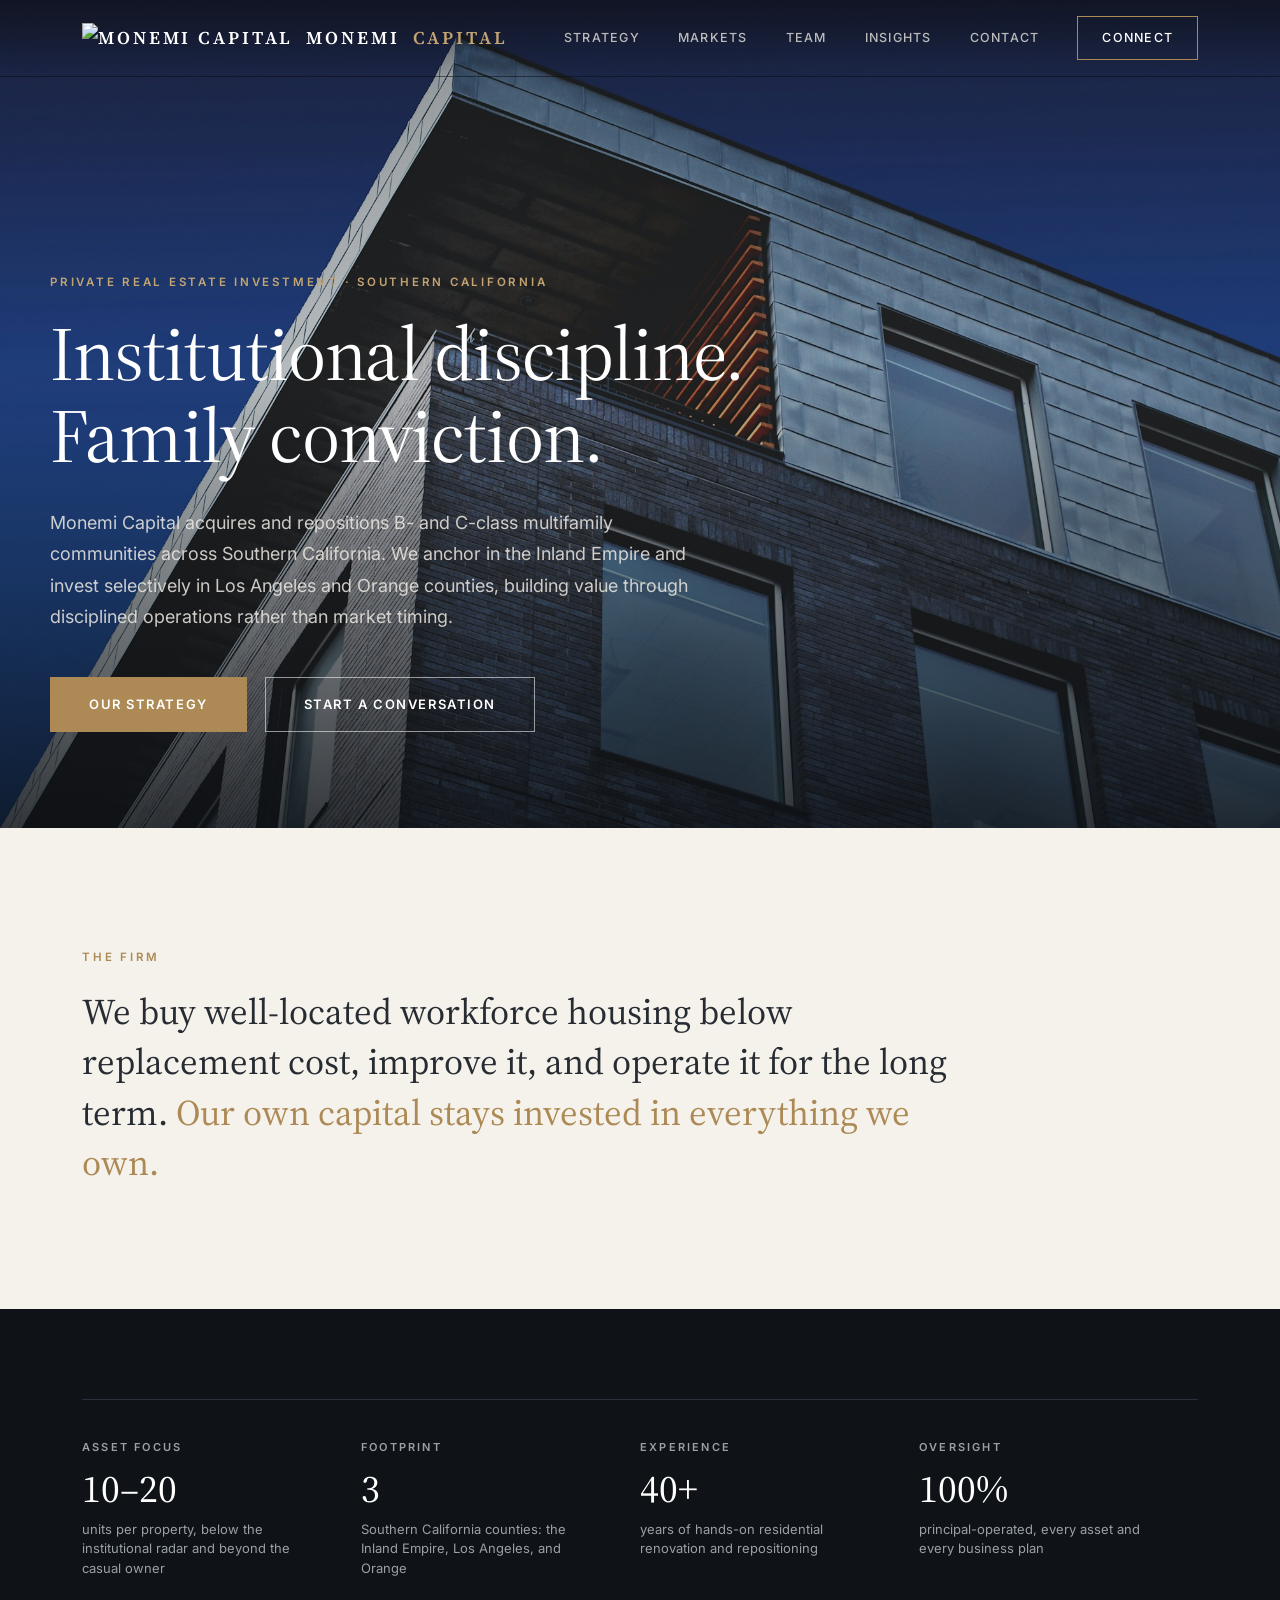
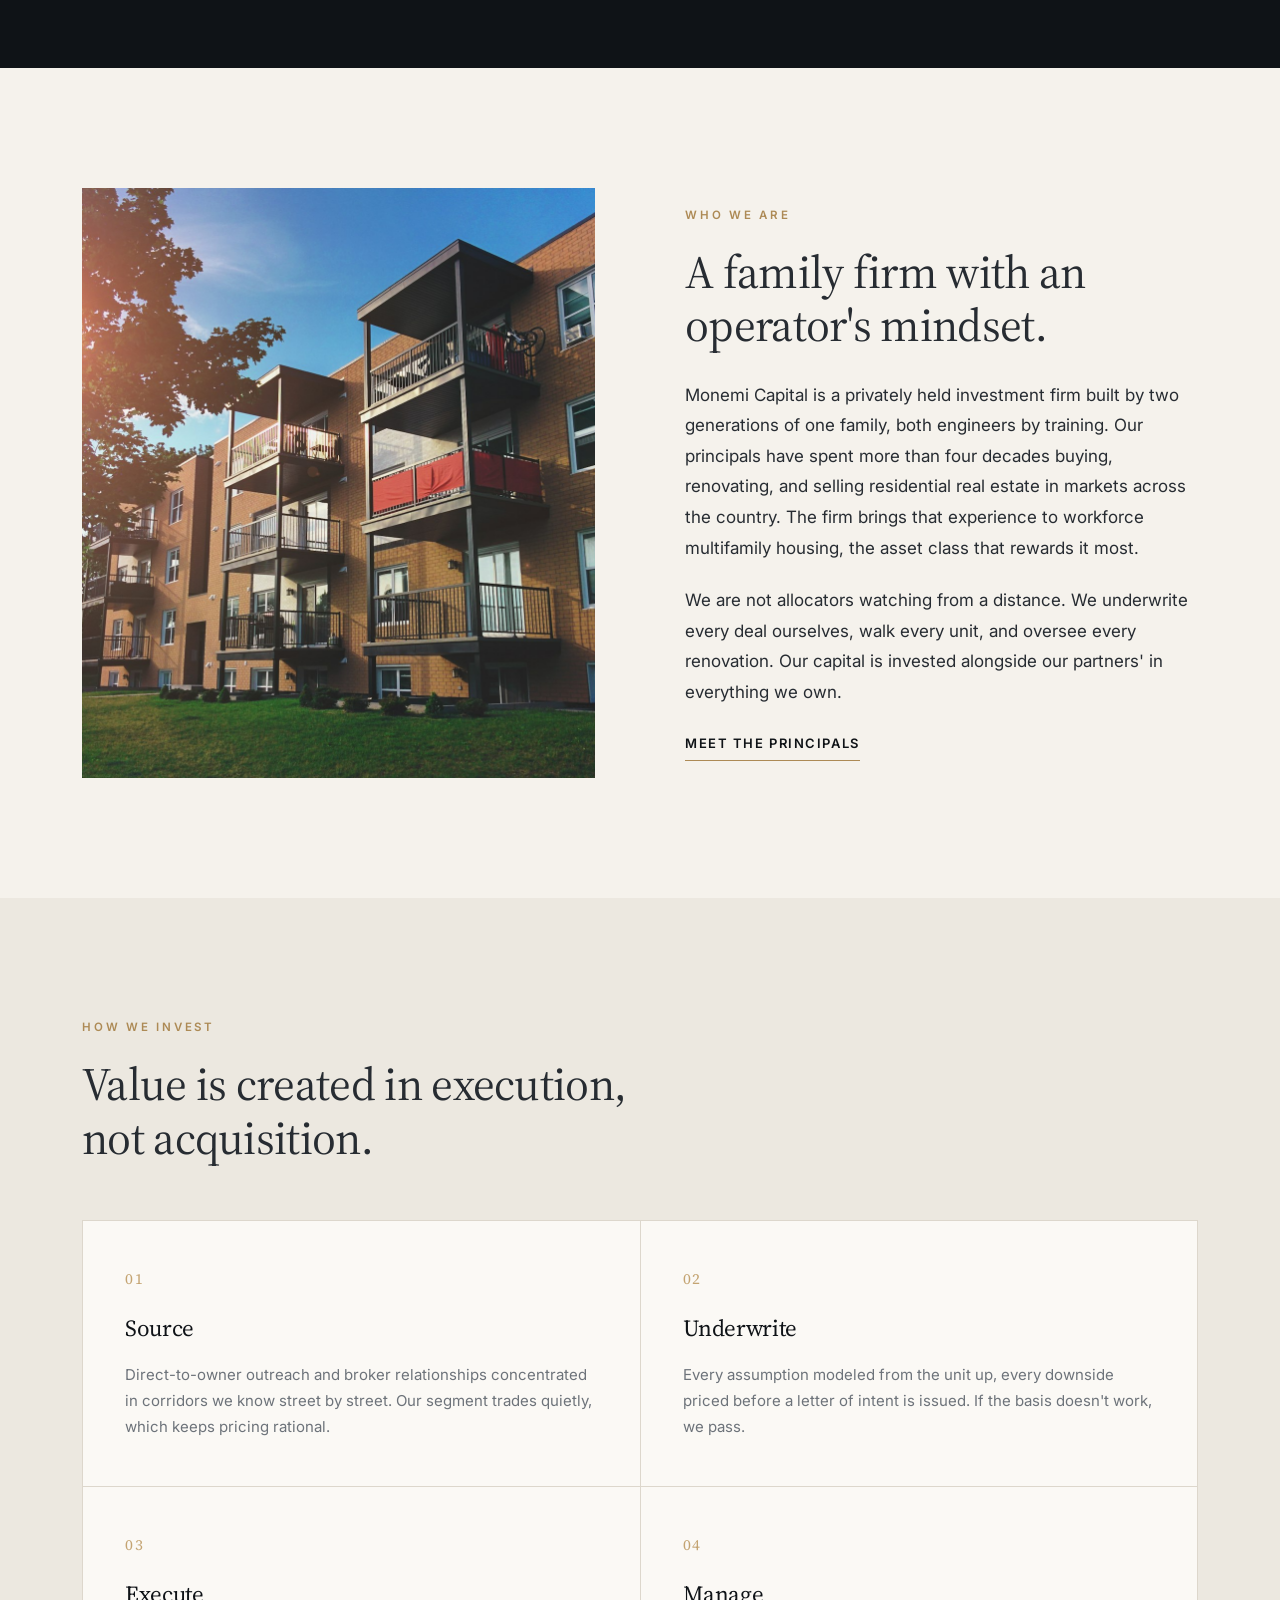
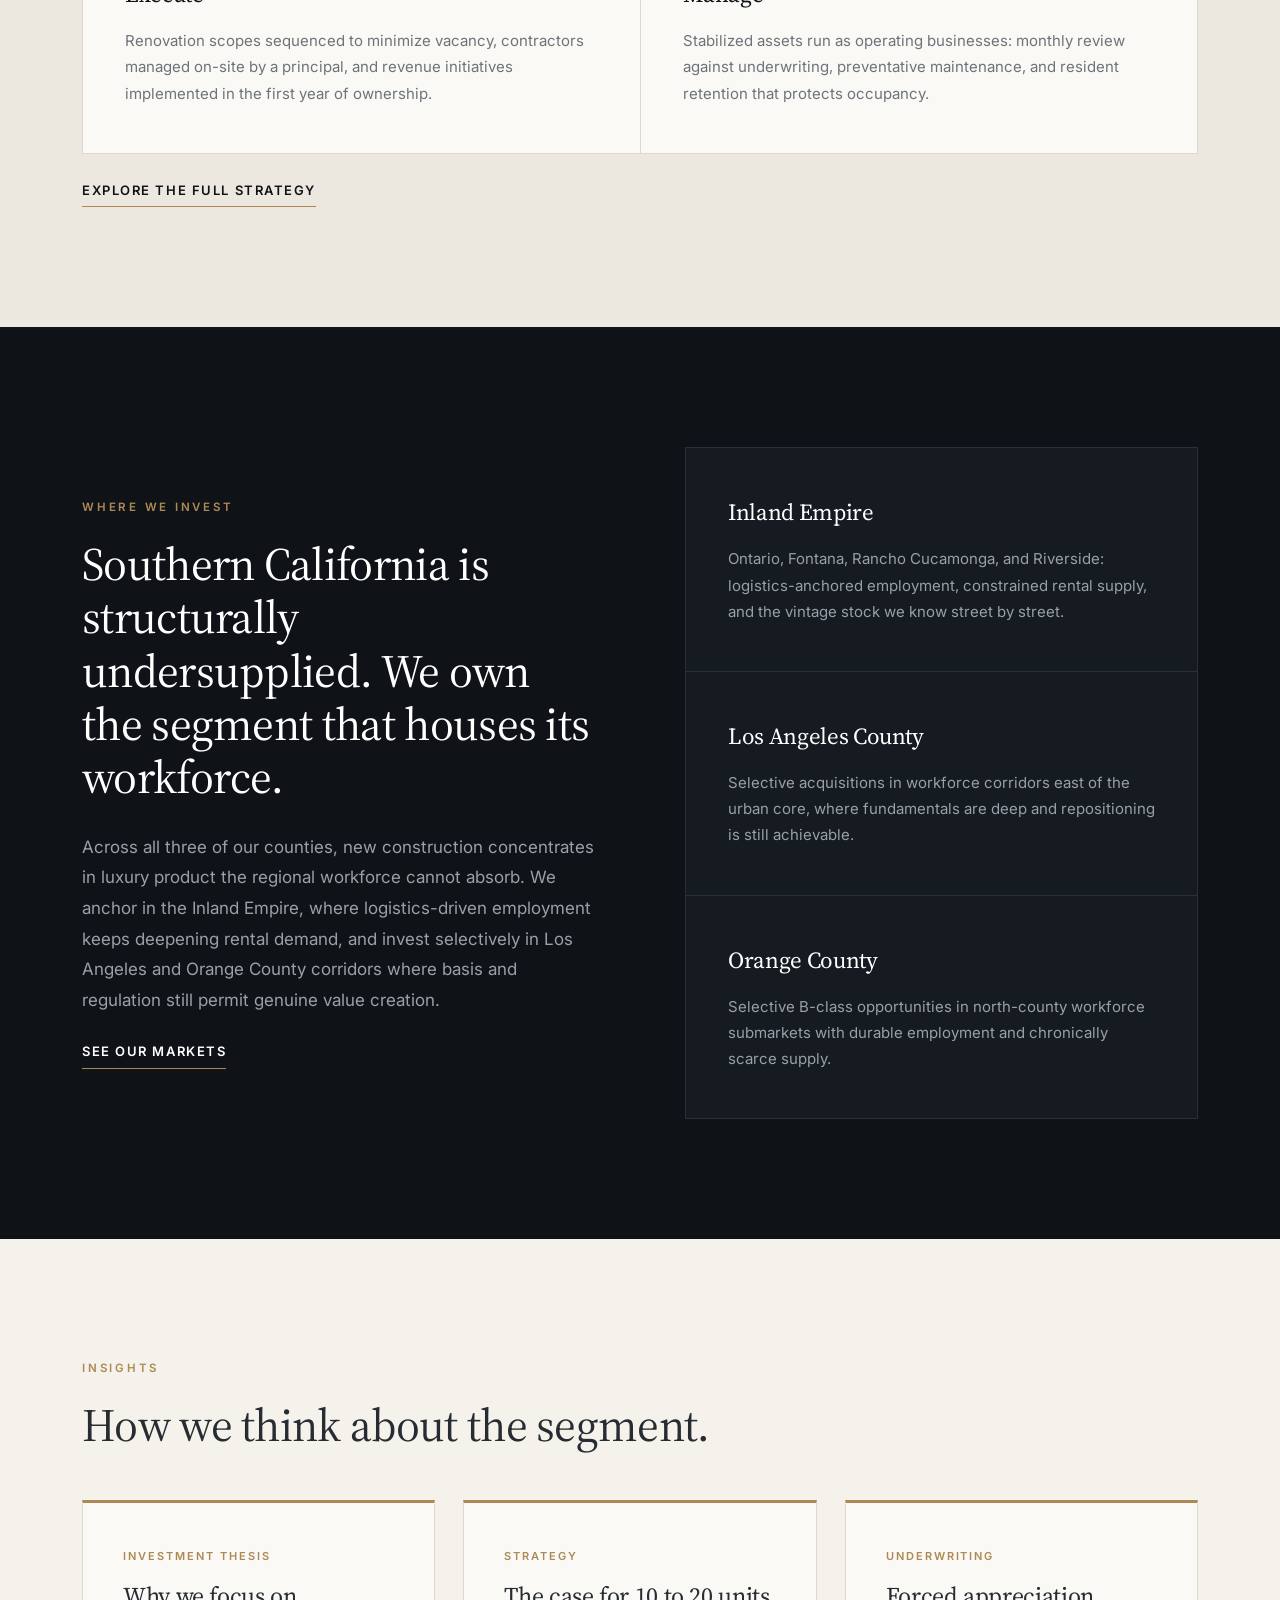
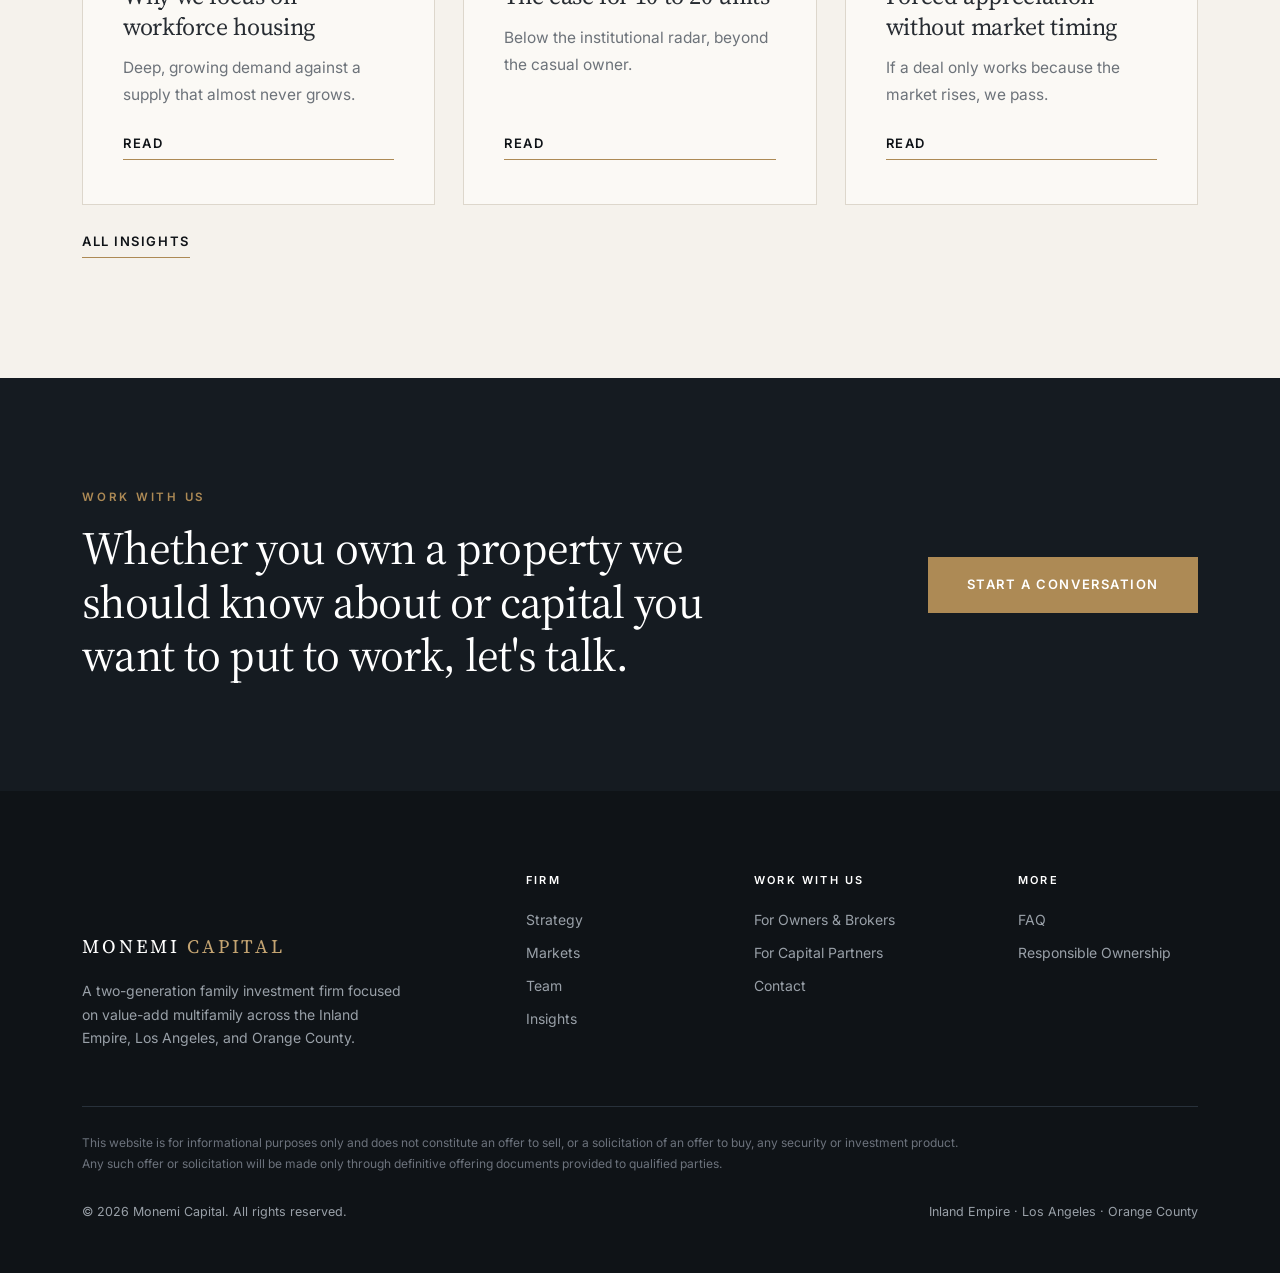
==== commit e43863f3: "Expand site: audience pages, FAQ, and Insights essays New pages: - owners.html (For Owners & Brokers" ====
--- a/index.html
+++ b/index.html
@@ -16,6 +16,47 @@
 <link rel="preconnect" href="https://fonts.gstatic.com" crossorigin>
 <link href="https://fonts.googleapis.com/css2?family=Source+Serif+4:opsz,wght@8..60,400;8..60,600&family=Inter:wght@400;500;600&display=swap" rel="stylesheet">
 <link rel="stylesheet" href="styles.css">
+<!--
+  Structured data (JSON-LD) for entity recognition / Knowledge Graph.
+  TODO: add the firm's real profile URLs to the Organization "sameAs" array below,
+  e.g. "https://www.linkedin.com/company/...", "https://www.crunchbase.com/organization/...",
+  "https://x.com/...". Only list profiles that actually exist — a wrong URL hurts matching.
+-->
+<script type="application/ld+json">
+{
+  "@context": "https://schema.org",
+  "@graph": [
+    {
+      "@type": "Organization",
+      "@id": "https://monemicapital.com/#organization",
+      "name": "Monemi Capital",
+      "url": "https://monemicapital.com/",
+      "logo": {
+        "@type": "ImageObject",
+        "url": "https://monemicapital.com/assets/logo-m-navy.png"
+      },
+      "image": "https://monemicapital.com/assets/og.png",
+      "description": "Monemi Capital is a two-generation family investment firm that acquires and repositions B- and C-class multifamily communities across Southern California, anchored in the Inland Empire with selective investment in Los Angeles and Orange counties.",
+      "areaServed": [
+        { "@type": "Place", "name": "Inland Empire, California" },
+        { "@type": "Place", "name": "Los Angeles County, California" },
+        { "@type": "Place", "name": "Orange County, California" }
+      ],
+      "knowsAbout": [
+        "Multifamily real estate investment",
+        "Value-add real estate",
+        "Workforce housing",
+        "Real estate underwriting and asset management"
+      ],
+      "founder": [
+        { "@id": "https://monemicapital.com/team.html#ryan-monemi" },
+        { "@id": "https://monemicapital.com/team.html#saeed-monemi" }
+      ],
+      "sameAs": []
+    }
+  ]
+}
+</script>
 </head>
 <body>
 
@@ -26,6 +67,7 @@
       <a href="strategy.html">Strategy</a>
       <a href="markets.html">Markets</a>
       <a href="team.html">Team</a>
+      <a href="insights.html">Insights</a>
       <a href="contact.html">Contact</a>
       <a class="nav-cta" href="contact.html">Connect</a>
     </div>
@@ -37,6 +79,7 @@
   <a href="strategy.html">Strategy</a>
   <a href="markets.html">Markets</a>
   <a href="team.html">Team</a>
+  <a href="insights.html">Insights</a>
   <a href="contact.html">Contact</a>
 </div>
 
@@ -122,6 +165,34 @@
   </div>
 </section>
 
+<section id="insights-preview">
+  <div class="wrap">
+    <div class="label reveal">Insights</div>
+    <h2 class="reveal d1">How we think about the segment.</h2>
+    <div class="market-grid reveal d2" style="grid-template-columns:repeat(3,1fr); margin-top:48px">
+      <a href="perspective-workforce-housing.html" class="market-card post-card" style="text-decoration:none; color:inherit">
+        <div class="cat">Investment Thesis</div>
+        <h3>Why we focus on workforce housing</h3>
+        <p>Deep, growing demand against a supply that almost never grows.</p>
+        <span class="text-link">Read</span>
+      </a>
+      <a href="perspective-small-multifamily.html" class="market-card post-card" style="text-decoration:none; color:inherit">
+        <div class="cat">Strategy</div>
+        <h3>The case for 10 to 20 units</h3>
+        <p>Below the institutional radar, beyond the casual owner.</p>
+        <span class="text-link">Read</span>
+      </a>
+      <a href="perspective-value-add-discipline.html" class="market-card post-card" style="text-decoration:none; color:inherit">
+        <div class="cat">Underwriting</div>
+        <h3>Forced appreciation without market timing</h3>
+        <p>If a deal only works because the market rises, we pass.</p>
+        <span class="text-link">Read</span>
+      </a>
+    </div>
+    <a class="text-link reveal" href="insights.html">All Insights</a>
+  </div>
+</section>
+
 <section class="cta-band" id="work" style="background:var(--ink-2)">
   <div class="wrap inner">
     <div class="reveal">
@@ -140,19 +211,27 @@
         <p>A two-generation family investment firm focused on value-add multifamily across the Inland Empire, Los Angeles, and Orange County.</p>
       </div>
       <div>
-        <h4>Navigate</h4>
+        <h4>Firm</h4>
         <ul>
           <li><a href="strategy.html">Strategy</a></li>
           <li><a href="markets.html">Markets</a></li>
           <li><a href="team.html">Team</a></li>
+          <li><a href="insights.html">Insights</a></li>
+        </ul>
+      </div>
+      <div>
+        <h4>Work With Us</h4>
+        <ul>
+          <li><a href="owners.html">For Owners &amp; Brokers</a></li>
+          <li><a href="investors.html">For Capital Partners</a></li>
           <li><a href="contact.html">Contact</a></li>
         </ul>
       </div>
       <div>
-        <h4>Reach Us</h4>
+        <h4>More</h4>
         <ul>
-          <li>Inland Empire, California</li>
-          <li><a href="contact.html">Inquiry Form</a></li>
+          <li><a href="faq.html">FAQ</a></li>
+          <li><a href="responsible.html">Responsible Ownership</a></li>
         </ul>
       </div>
     </div>
--- a/styles.css
+++ b/styles.css
@@ -118,6 +118,9 @@
 }
 .nav.scrolled .nav-inner { height: 64px; }
 .wordmark {
+  display: flex;
+  align-items: center;
+  gap: 13px;
   font-family: var(--serif);
   font-size: 18px;
   font-weight: 600;
@@ -128,6 +131,7 @@
   z-index: 220;
 }
 .wordmark span { color: var(--bronze-2); }
+.wordmark img { height: 30px; width: auto; display: block; }
 .nav-links { display: flex; align-items: center; gap: 38px; }
 .nav-links a {
   color: rgba(236,233,227,.78);
@@ -527,8 +531,8 @@
 }
 .foot-grid {
   display: grid;
-  grid-template-columns: 2fr 1fr 1fr;
-  gap: 60px;
+  grid-template-columns: 2.2fr 1fr 1.2fr 1fr;
+  gap: 48px;
   padding-bottom: 56px;
   border-bottom: 1px solid var(--line-dark);
 }
@@ -541,6 +545,7 @@
   margin-bottom: 16px;
 }
 .foot-grid .fm span { color: var(--bronze-2); }
+.foot-grid .fm img { height: 44px; width: auto; display: block; margin-bottom: 16px; }
 .foot-grid p { max-width: 36ch; line-height: 1.7; }
 .foot-grid h4 {
   font-family: var(--sans);
@@ -570,6 +575,99 @@
   color: #6c727c;
   max-width: 900px;
 }
+
+/* ---------- Article / long-form ---------- */
+.post-meta {
+  display: flex;
+  flex-wrap: wrap;
+  gap: 18px;
+  align-items: center;
+  font-size: 12px;
+  font-weight: 600;
+  letter-spacing: .14em;
+  text-transform: uppercase;
+  color: var(--muted);
+  margin-bottom: 24px;
+}
+.post-meta .cat { color: var(--bronze); }
+.prose h2 { font-size: clamp(24px, 3vw, 32px); margin: 48px 0 18px; }
+.prose h3 { font-family: var(--serif); font-weight: 400; font-size: 23px; margin: 38px 0 12px; }
+.prose ul { margin: 0 0 22px; padding-left: 22px; max-width: 70ch; }
+.prose li { font-size: 17px; line-height: 1.8; margin-bottom: 10px; }
+.prose blockquote {
+  margin: 34px 0;
+  padding: 6px 0 6px 28px;
+  border-left: 3px solid var(--bronze);
+  font-family: var(--serif);
+  font-size: 23px;
+  line-height: 1.5;
+  color: var(--ink);
+}
+.byline {
+  margin-top: 44px;
+  padding-top: 26px;
+  border-top: 1px solid var(--line);
+  font-size: 14px;
+  line-height: 1.7;
+  color: var(--muted);
+}
+
+/* ---------- Insights list ---------- */
+.post-card { display: flex; flex-direction: column; }
+.post-card .cat {
+  font-size: 11px;
+  font-weight: 600;
+  letter-spacing: .18em;
+  text-transform: uppercase;
+  color: var(--bronze);
+  margin-bottom: 16px;
+}
+.post-card h3 { font-size: 24px; margin-bottom: 12px; line-height: 1.28; }
+.post-card p { font-size: 15.5px; line-height: 1.75; color: var(--muted); margin-bottom: 24px; }
+.post-card .text-link { margin-top: auto; }
+
+/* ---------- FAQ accordion ---------- */
+.faq-list { border-top: 1px solid var(--line); max-width: 900px; margin: 0 auto; }
+.faq-item { border-bottom: 1px solid var(--line); }
+.faq-item summary {
+  list-style: none;
+  cursor: pointer;
+  display: flex;
+  justify-content: space-between;
+  align-items: center;
+  gap: 24px;
+  padding: 28px 0;
+  font-family: var(--serif);
+  font-size: 21px;
+  line-height: 1.35;
+  color: var(--ink);
+}
+.faq-item summary::-webkit-details-marker { display: none; }
+.faq-item summary::after {
+  content: "+";
+  font-family: var(--sans);
+  font-size: 26px;
+  font-weight: 300;
+  color: var(--bronze);
+  flex-shrink: 0;
+}
+.faq-item[open] summary::after { content: "\2212"; }
+.faq-item .faq-a { padding: 0 0 30px; max-width: 78ch; }
+.faq-item .faq-a p { font-size: 16px; line-height: 1.8; color: var(--muted); margin-bottom: 16px; }
+.faq-item .faq-a p:last-child { margin-bottom: 0; }
+
+/* ---------- Callout panel ---------- */
+.panel {
+  background: var(--card);
+  border: 1px solid var(--line);
+  border-left: 3px solid var(--bronze);
+  padding: 38px 40px;
+}
+.panel h3 { font-size: 22px; margin-bottom: 12px; }
+.panel p { color: var(--muted); font-size: 16px; line-height: 1.75; max-width: 72ch; }
+.panel.dark { background: var(--ink-2); border-color: var(--line-dark); }
+.panel.dark h3 { color: #fff; }
+.panel.dark p { color: var(--inv-muted); }
 
 /* ---------- Reveal animations ---------- */
 .reveal {
@@ -594,6 +692,7 @@
   .member-row { grid-template-columns: 1fr; gap: 36px; }
   .monogram { max-width: 220px; }
   .detail-grid { grid-template-columns: repeat(2, 1fr); }
+  .foot-grid { grid-template-columns: 1fr 1fr; gap: 40px; }
 }
 @media (max-width: 820px) {
   .nav-links { display: none; }
